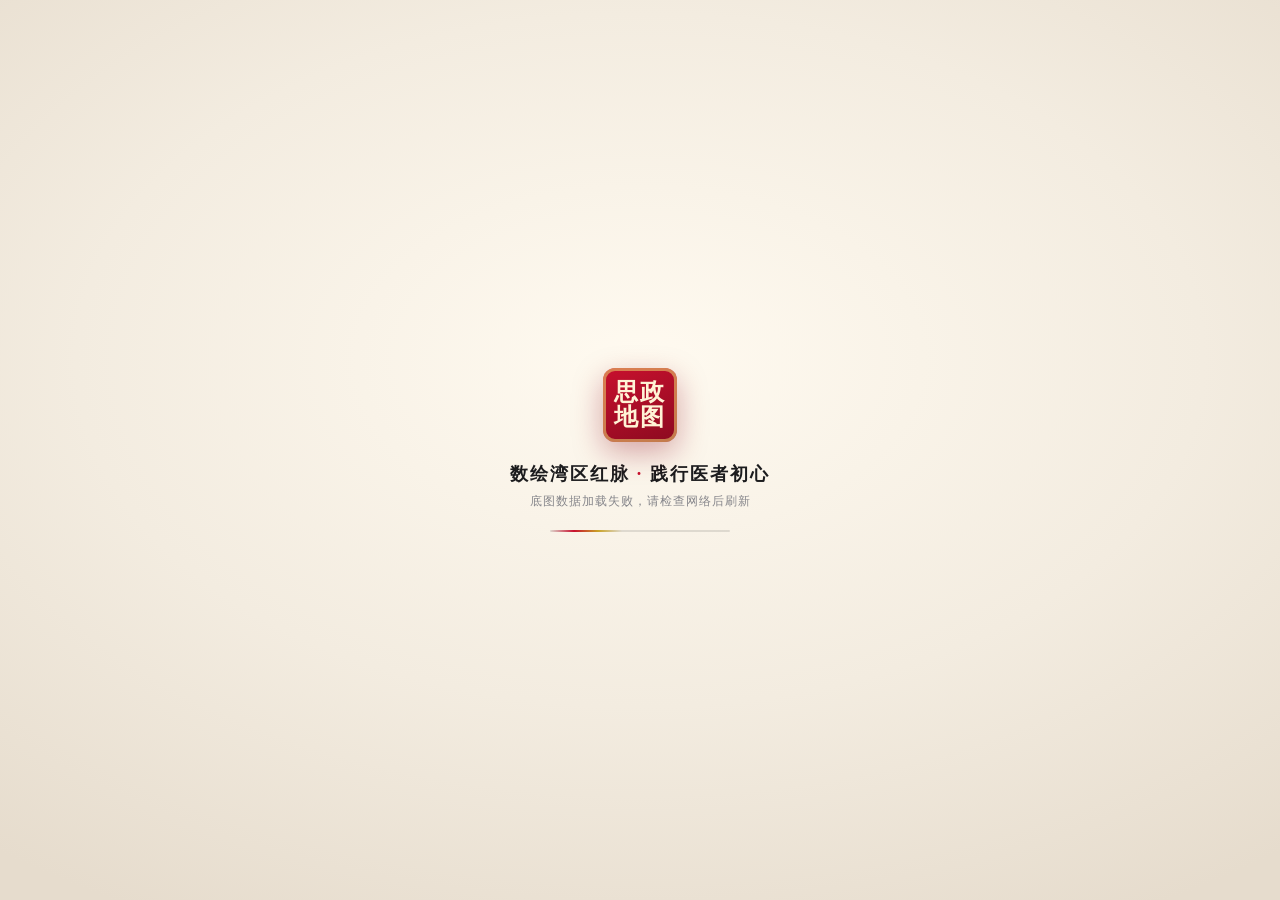
==== index.html @ f8727a19 "feat: 广东版定位 + 开场自动进入广东 + 界面精简 + 3D 改浅浮雕 - 标题加（广东版），标题卡背景淡化 - 搜索收成右上角 ⌕ 图标，点开才展开输入框，与 隐/卫/说 同区 - 开场：全" ====
<!DOCTYPE html>
<html lang="zh-CN">
<head>
<meta charset="utf-8" />
<meta name="viewport" content="width=device-width, initial-scale=1, maximum-scale=1, user-scalable=no, viewport-fit=cover" />
<title>数绘湾区红脉 · 践行医者初心 —— 思政数字地图</title>
<meta name="description" content="以国家标准版中国地图为底图，从地球逐级展开至省、市、区县、乡镇的思政数字地图互动作品。" />
<link rel="icon" href="./assets/favicon.svg" type="image/svg+xml" />
<link rel="stylesheet" href="./vendor/maplibre-gl.css" />
<link rel="stylesheet" href="./assets/style.css" />
</head>
<body>

<script>
/* 运行期错误收集：写入隐藏节点并输出到控制台 */
window.__ERRS = [];
function __logErr(msg) {
  window.__ERRS.push(msg);
  var d = document.getElementById('diag');
  if (d) d.textContent = 'ERR ' + window.__ERRS.join(' || ');
  console.error('[szMap]', msg);
}
window.addEventListener('error', function (e) {
  __logErr((e.message || 'error') + ' @ ' + String(e.filename || '').split('/').pop() + ':' + (e.lineno || ''));
});
window.addEventListener('unhandledrejection', function (e) {
  __logErr('REJECT ' + ((e.reason && e.reason.message) || String(e.reason)));
});
</script>

<!-- 全屏作用于 #app，保证界面控件一并进入全屏 -->
<div id="app">

  <div id="map" aria-label="中国思政数字地图"></div>

  <!-- 载入动画 -->
  <div id="boot" class="boot">
    <div class="boot__seal">思政<br>地图</div>
    <div class="boot__text">
      <p class="boot__t1">数绘湾区红脉 <span>·</span> 践行医者初心</p>
      <p class="boot__t2">正在加载国家标准版底图…</p>
    </div>
    <div class="boot__bar"><i></i></div>
  </div>

  <!-- 左上：标题 -->
  <header class="hud hud--title" data-ui>
    <div class="seal">思政<br>地图</div>
    <div class="titles">
      <h1>数绘湾区红脉<span class="dot">·</span>践行医者初心<em>（广东版）</em></h1>
    </div>
  </header>

  <!-- 右上：控件 -->
  <div class="hud hud--tools" data-ui>
    <button class="tool" id="btn-search" title="搜索红色场馆">⌕</button>
    <button class="tool" id="btn-hide" title="隐藏界面（快捷键 H）">隐</button>
    <button class="tool" id="btn-3d" title="广东 3D 立体地图">3D</button>
    <button class="tool" id="btn-replay" title="重播开场">↻</button>
    <button class="tool" id="btn-basemap" title="切换卫星 / 标准底图">卫</button>
    <button class="tool" id="btn-panel" title="作品说明">说</button>
    <button class="tool" id="btn-full" title="全屏">全</button>
  </div>

  <!-- 搜索：点 ⌕ 展开，与控件同区 -->
  <div class="searchwrap" id="searchwrap" data-ui hidden>
    <input id="q" type="search" autocomplete="off" placeholder="搜索红色场馆 / 市 / 区县" aria-label="搜索" />
    <button class="search__clear" id="q-clear" aria-label="清除">×</button>
    <div class="qs" id="qs" hidden></div>
  </div>

  <!-- 红色传承提示（当某地铺满屏幕 75% 以上时出现） -->
  <div class="hud hud--red" id="redpanel" data-ui hidden>
    <div class="red__hd" id="red-title"></div>
    <div class="red__body" id="red-body"></div>
  </div>

  <!-- 左下：面包屑 + 展开进度 -->
  <div class="hud hud--nav" data-ui>
    <nav class="crumb" id="crumb" aria-label="层级导航"></nav>
    <div class="progress" id="progress">
      <div class="progress__row">
        <span class="progress__label" id="pg-label">等待选择</span>
        <span class="progress__count" id="pg-count"></span>
      </div>
      <div class="progress__track"><i id="pg-bar"></i></div>
      <div class="progress__basis" id="pg-basis"></div>
    </div>
  </div>

  <!-- 右下：南海诸岛附图 -->
  <div id="inset" data-ui hidden></div>

  <!-- 右下：图例 -->
  <div class="hud hud--legend" id="legend" data-ui>
    <div class="legend__title">图例</div>
    <div class="legend__item"><i class="sw sw--core"></i>省府 / 市府</div>
    <div class="legend__item"><i class="sw sw--region"></i>下辖行政区</div>
    <div class="legend__item"><i class="sw sw--sea"></i>南海诸岛（十段线）</div>
  </div>

  <!-- 底部提示 -->
  <div class="hud hud--hint" id="hint" data-ui>
    <span class="hint__ico">◎</span>
    <span id="hint-text">点击任意省份，逐级展开它的市、区县与乡镇</span>
  </div>

  <!-- 右侧面板 -->
  <aside class="panel" id="panel" aria-hidden="true">
    <div class="panel__head">
      <h2 id="panel-title">作品说明</h2>
      <button class="panel__close" id="panel-close" aria-label="关闭">×</button>
    </div>
    <div class="panel__body" id="panel-body"></div>
  </aside>

  <!-- 弹层 -->
  <div class="toast" id="toast"></div>

  <!-- 悬停提示：跟随指针显示所属 -->
  <div class="tip" id="tip" hidden></div>

  <!-- 点击区块后显示的信息卡（不遮挡拖动） -->
  <div class="spot" id="spot" hidden>
    <button class="spot__close" id="spot-close" aria-label="关闭">×</button>
    <div class="spot__body" id="spot-body"></div>
  </div>

  <!-- 隐藏界面后的恢复按钮（始终可点） -->
  <button class="ui-restore" id="btn-show" title="显示界面（快捷键 H）">
    <span class="ui-restore__ico">显</span>
  </button>

</div>

<div id="diag" hidden></div>

<script src="./config.js"></script>
<script src="./data/gdp.js"></script>
<script src="./data/red-sites.js"></script>
<script src="./vendor/maplibre-gl.js"></script>
<script src="./assets/app.js"></script>
</body>
</html>
---- vendor/maplibre-gl.css ----
.maplibregl-map{font:12px/20px Helvetica Neue,Arial,Helvetica,sans-serif;overflow:hidden;position:relative;-webkit-tap-highlight-color:rgb(0 0 0/0)}.maplibregl-canvas{left:0;position:absolute;top:0}.maplibregl-map:fullscreen{height:100%;width:100%}.maplibregl-ctrl-group button.maplibregl-ctrl-compass{touch-action:none}.maplibregl-canvas-container.maplibregl-interactive,.maplibregl-ctrl-group button.maplibregl-ctrl-compass{cursor:grab;-webkit-user-select:none;-moz-user-select:none;user-select:none}.maplibregl-canvas-container.maplibregl-interactive.maplibregl-track-pointer{cursor:pointer}.maplibregl-canvas-container.maplibregl-interactive:active,.maplibregl-ctrl-group button.maplibregl-ctrl-compass:active{cursor:grabbing}.maplibregl-canvas-container.maplibregl-touch-zoom-rotate,.maplibregl-canvas-container.maplibregl-touch-zoom-rotate .maplibregl-canvas{touch-action:pan-x pan-y}.maplibregl-canvas-container.maplibregl-touch-drag-pan,.maplibregl-canvas-container.maplibregl-touch-drag-pan .maplibregl-canvas{touch-action:pinch-zoom}.maplibregl-canvas-container.maplibregl-touch-zoom-rotate.maplibregl-touch-drag-pan,.maplibregl-canvas-container.maplibregl-touch-zoom-rotate.maplibregl-touch-drag-pan .maplibregl-canvas{touch-action:none}.maplibregl-canvas-container.maplibregl-touch-drag-pan.maplibregl-cooperative-gestures,.maplibregl-canvas-container.maplibregl-touch-drag-pan.maplibregl-cooperative-gestures .maplibregl-canvas{touch-action:pan-x pan-y}.maplibregl-ctrl-bottom-left,.maplibregl-ctrl-bottom-right,.maplibregl-ctrl-top-left,.maplibregl-ctrl-top-right{pointer-events:none;position:absolute;z-index:2}.maplibregl-ctrl-top-left{left:0;top:0}.maplibregl-ctrl-top-right{right:0;top:0}.maplibregl-ctrl-bottom-left{bottom:0;left:0}.maplibregl-ctrl-bottom-right{bottom:0;right:0}.maplibregl-ctrl{clear:both;pointer-events:auto;transform:translate(0)}.maplibregl-ctrl-top-left .maplibregl-ctrl{float:left;margin:10px 0 0 10px}.maplibregl-ctrl-top-right .maplibregl-ctrl{float:right;margin:10px 10px 0 0}.maplibregl-ctrl-bottom-left .maplibregl-ctrl{float:left;margin:0 0 10px 10px}.maplibregl-ctrl-bottom-right .maplibregl-ctrl{float:right;margin:0 10px 10px 0}.maplibregl-ctrl-group{background:#fff;border-radius:4px}.maplibregl-ctrl-group:not(:empty){box-shadow:0 0 0 2px rgba(0,0,0,.1)}@media (forced-colors:active){.maplibregl-ctrl-group:not(:empty){box-shadow:0 0 0 2px ButtonText}}.maplibregl-ctrl-group button{background-color:transparent;border:0;box-sizing:border-box;cursor:pointer;display:block;height:29px;outline:none;padding:0;width:29px}.maplibregl-ctrl-group button+button{border-top:1px solid #ddd}.maplibregl-ctrl button .maplibregl-ctrl-icon{background-position:50%;background-repeat:no-repeat;display:block;height:100%;width:100%}@media (forced-colors:active){.maplibregl-ctrl-icon{background-color:transparent}.maplibregl-ctrl-group button+button{border-top:1px solid ButtonText}}.maplibregl-ctrl button::-moz-focus-inner{border:0;padding:0}.maplibregl-ctrl-attrib-button:focus,.maplibregl-ctrl-group button:focus{box-shadow:0 0 2px 2px #0096ff}.maplibregl-ctrl button:disabled{cursor:not-allowed}.maplibregl-ctrl button:disabled .maplibregl-ctrl-icon{opacity:.25}@media (hover:hover){.maplibregl-ctrl button:not(:disabled):hover{background-color:rgb(0 0 0/5%)}}.maplibregl-ctrl button:not(:disabled):active{background-color:rgb(0 0 0/5%)}.maplibregl-ctrl-group button:focus:focus-visible{box-shadow:0 0 2px 2px #0096ff}.maplibregl-ctrl-group button:focus:not(:focus-visible){box-shadow:none}.maplibregl-ctrl-group button:focus:first-child{border-radius:4px 4px 0 0}.maplibregl-ctrl-group button:focus:last-child{border-radius:0 0 4px 4px}.maplibregl-ctrl-group button:focus:only-child{border-radius:inherit}.maplibregl-ctrl button.maplibregl-ctrl-zoom-out .maplibregl-ctrl-icon{background-image:url("data:image/svg+xml;charset=utf-8,%3Csvg xmlns='http://www.w3.org/2000/svg' width='29' height='29' fill='%23333' viewBox='0 0 29 29'%3E%3Cpath d='M10 13c-.75 0-1.5.75-1.5 1.5S9.25 16 10 16h9c.75 0 1.5-.75 1.5-1.5S19.75 13 19 13z'/%3E%3C/svg%3E")}.maplibregl-ctrl button.maplibregl-ctrl-zoom-in .maplibregl-ctrl-icon{background-image:url("data:image/svg+xml;charset=utf-8,%3Csvg xmlns='http://www.w3.org/2000/svg' width='29' height='29' fill='%23333' viewBox='0 0 29 29'%3E%3Cpath d='M14.5 8.5c-.75 0-1.5.75-1.5 1.5v3h-3c-.75 0-1.5.75-1.5 1.5S9.25 16 10 16h3v3c0 .75.75 1.5 1.5 1.5S16 19.75 16 19v-3h3c.75 0 1.5-.75 1.5-1.5S19.75 13 19 13h-3v-3c0-.75-.75-1.5-1.5-1.5'/%3E%3C/svg%3E")}@media (forced-colors:active){.maplibregl-ctrl button.maplibregl-ctrl-zoom-out .maplibregl-ctrl-icon{background-image:url("data:image/svg+xml;charset=utf-8,%3Csvg xmlns='http://www.w3.org/2000/svg' width='29' height='29' fill='%23fff' viewBox='0 0 29 29'%3E%3Cpath d='M10 13c-.75 0-1.5.75-1.5 1.5S9.25 16 10 16h9c.75 0 1.5-.75 1.5-1.5S19.75 13 19 13z'/%3E%3C/svg%3E")}.maplibregl-ctrl button.maplibregl-ctrl-zoom-in .maplibregl-ctrl-icon{background-image:url("data:image/svg+xml;charset=utf-8,%3Csvg xmlns='http://www.w3.org/2000/svg' width='29' height='29' fill='%23fff' viewBox='0 0 29 29'%3E%3Cpath d='M14.5 8.5c-.75 0-1.5.75-1.5 1.5v3h-3c-.75 0-1.5.75-1.5 1.5S9.25 16 10 16h3v3c0 .75.75 1.5 1.5 1.5S16 19.75 16 19v-3h3c.75 0 1.5-.75 1.5-1.5S19.75 13 19 13h-3v-3c0-.75-.75-1.5-1.5-1.5'/%3E%3C/svg%3E")}}@media (forced-colors:active) and (prefers-color-scheme:light){.maplibregl-ctrl button.maplibregl-ctrl-zoom-out .maplibregl-ctrl-icon{background-image:url("data:image/svg+xml;charset=utf-8,%3Csvg xmlns='http://www.w3.org/2000/svg' width='29' height='29' viewBox='0 0 29 29'%3E%3Cpath d='M10 13c-.75 0-1.5.75-1.5 1.5S9.25 16 10 16h9c.75 0 1.5-.75 1.5-1.5S19.75 13 19 13z'/%3E%3C/svg%3E")}.maplibregl-ctrl button.maplibregl-ctrl-zoom-in .maplibregl-ctrl-icon{background-image:url("data:image/svg+xml;charset=utf-8,%3Csvg xmlns='http://www.w3.org/2000/svg' width='29' height='29' viewBox='0 0 29 29'%3E%3Cpath d='M14.5 8.5c-.75 0-1.5.75-1.5 1.5v3h-3c-.75 0-1.5.75-1.5 1.5S9.25 16 10 16h3v3c0 .75.75 1.5 1.5 1.5S16 19.75 16 19v-3h3c.75 0 1.5-.75 1.5-1.5S19.75 13 19 13h-3v-3c0-.75-.75-1.5-1.5-1.5'/%3E%3C/svg%3E")}}.maplibregl-ctrl button.maplibregl-ctrl-fullscreen .maplibregl-ctrl-icon{background-image:url("data:image/svg+xml;charset=utf-8,%3Csvg xmlns='http://www.w3.org/2000/svg' width='29' height='29' fill='%23333' viewBox='0 0 29 29'%3E%3Cpath d='M24 16v5.5c0 1.75-.75 2.5-2.5 2.5H16v-1l3-1.5-4-5.5 1-1 5.5 4 1.5-3zM6 16l1.5 3 5.5-4 1 1-4 5.5 3 1.5v1H7.5C5.75 24 5 23.25 5 21.5V16zm7-11v1l-3 1.5 4 5.5-1 1-5.5-4L6 13H5V7.5C5 5.75 5.75 5 7.5 5zm11 2.5c0-1.75-.75-2.5-2.5-2.5H16v1l3 1.5-4 5.5 1 1 5.5-4 1.5 3h1z'/%3E%3C/svg%3E")}.maplibregl-ctrl button.maplibregl-ctrl-shrink .maplibregl-ctrl-icon{background-image:url("data:image/svg+xml;charset=utf-8,%3Csvg xmlns='http://www.w3.org/2000/svg' width='29' height='29' viewBox='0 0 29 29'%3E%3Cpath d='M18.5 16c-1.75 0-2.5.75-2.5 2.5V24h1l1.5-3 5.5 4 1-1-4-5.5 3-1.5v-1zM13 18.5c0-1.75-.75-2.5-2.5-2.5H5v1l3 1.5L4 24l1 1 5.5-4 1.5 3h1zm3-8c0 1.75.75 2.5 2.5 2.5H24v-1l-3-1.5L25 5l-1-1-5.5 4L17 5h-1zM10.5 13c1.75 0 2.5-.75 2.5-2.5V5h-1l-1.5 3L5 4 4 5l4 5.5L5 12v1z'/%3E%3C/svg%3E")}@media (forced-colors:active){.maplibregl-ctrl button.maplibregl-ctrl-fullscreen .maplibregl-ctrl-icon{background-image:url("data:image/svg+xml;charset=utf-8,%3Csvg xmlns='http://www.w3.org/2000/svg' width='29' height='29' fill='%23fff' viewBox='0 0 29 29'%3E%3Cpath d='M24 16v5.5c0 1.75-.75 2.5-2.5 2.5H16v-1l3-1.5-4-5.5 1-1 5.5 4 1.5-3zM6 16l1.5 3 5.5-4 1 1-4 5.5 3 1.5v1H7.5C5.75 24 5 23.25 5 21.5V16zm7-11v1l-3 1.5 4 5.5-1 1-5.5-4L6 13H5V7.5C5 5.75 5.75 5 7.5 5zm11 2.5c0-1.75-.75-2.5-2.5-2.5H16v1l3 1.5-4 5.5 1 1 5.5-4 1.5 3h1z'/%3E%3C/svg%3E")}.maplibregl-ctrl button.maplibregl-ctrl-shrink .maplibregl-ctrl-icon{background-image:url("data:image/svg+xml;charset=utf-8,%3Csvg xmlns='http://www.w3.org/2000/svg' width='29' height='29' fill='%23fff' viewBox='0 0 29 29'%3E%3Cpath d='M18.5 16c-1.75 0-2.5.75-2.5 2.5V24h1l1.5-3 5.5 4 1-1-4-5.5 3-1.5v-1zM13 18.5c0-1.75-.75-2.5-2.5-2.5H5v1l3 1.5L4 24l1 1 5.5-4 1.5 3h1zm3-8c0 1.75.75 2.5 2.5 2.5H24v-1l-3-1.5L25 5l-1-1-5.5 4L17 5h-1zM10.5 13c1.75 0 2.5-.75 2.5-2.5V5h-1l-1.5 3L5 4 4 5l4 5.5L5 12v1z'/%3E%3C/svg%3E")}}@media (forced-colors:active) and (prefers-color-scheme:light){.maplibregl-ctrl button.maplibregl-ctrl-fullscreen .maplibregl-ctrl-icon{background-image:url("data:image/svg+xml;charset=utf-8,%3Csvg xmlns='http://www.w3.org/2000/svg' width='29' height='29' viewBox='0 0 29 29'%3E%3Cpath d='M24 16v5.5c0 1.75-.75 2.5-2.5 2.5H16v-1l3-1.5-4-5.5 1-1 5.5 4 1.5-3zM6 16l1.5 3 5.5-4 1 1-4 5.5 3 1.5v1H7.5C5.75 24 5 23.25 5 21.5V16zm7-11v1l-3 1.5 4 5.5-1 1-5.5-4L6 13H5V7.5C5 5.75 5.75 5 7.5 5zm11 2.5c0-1.75-.75-2.5-2.5-2.5H16v1l3 1.5-4 5.5 1 1 5.5-4 1.5 3h1z'/%3E%3C/svg%3E")}.maplibregl-ctrl button.maplibregl-ctrl-shrink .maplibregl-ctrl-icon{background-image:url("data:image/svg+xml;charset=utf-8,%3Csvg xmlns='http://www.w3.org/2000/svg' width='29' height='29' viewBox='0 0 29 29'%3E%3Cpath d='M18.5 16c-1.75 0-2.5.75-2.5 2.5V24h1l1.5-3 5.5 4 1-1-4-5.5 3-1.5v-1zM13 18.5c0-1.75-.75-2.5-2.5-2.5H5v1l3 1.5L4 24l1 1 5.5-4 1.5 3h1zm3-8c0 1.75.75 2.5 2.5 2.5H24v-1l-3-1.5L25 5l-1-1-5.5 4L17 5h-1zM10.5 13c1.75 0 2.5-.75 2.5-2.5V5h-1l-1.5 3L5 4 4 5l4 5.5L5 12v1z'/%3E%3C/svg%3E")}}.maplibregl-ctrl button.maplibregl-ctrl-compass .maplibregl-ctrl-icon{background-image:url("data:image/svg+xml;charset=utf-8,%3Csvg xmlns='http://www.w3.org/2000/svg' width='29' height='29' fill='%23333' viewBox='0 0 29 29'%3E%3Cpath d='m10.5 14 4-8 4 8z'/%3E%3Cpath fill='%23ccc' d='m10.5 16 4 8 4-8z'/%3E%3C/svg%3E")}@media (forced-colors:active){.maplibregl-ctrl button.maplibregl-ctrl-compass .maplibregl-ctrl-icon{background-image:url("data:image/svg+xml;charset=utf-8,%3Csvg xmlns='http://www.w3.org/2000/svg' width='29' height='29' fill='%23fff' viewBox='0 0 29 29'%3E%3Cpath d='m10.5 14 4-8 4 8z'/%3E%3Cpath fill='%23ccc' d='m10.5 16 4 8 4-8z'/%3E%3C/svg%3E")}}@media (forced-colors:active) and (prefers-color-scheme:light){.maplibregl-ctrl button.maplibregl-ctrl-compass .maplibregl-ctrl-icon{background-image:url("data:image/svg+xml;charset=utf-8,%3Csvg xmlns='http://www.w3.org/2000/svg' width='29' height='29' viewBox='0 0 29 29'%3E%3Cpath d='m10.5 14 4-8 4 8z'/%3E%3Cpath fill='%23ccc' d='m10.5 16 4 8 4-8z'/%3E%3C/svg%3E")}}.maplibregl-ctrl button.maplibregl-ctrl-globe .maplibregl-ctrl-icon{background-image:url("data:image/svg+xml;charset=utf-8,%3Csvg xmlns='http://www.w3.org/2000/svg' width='22' height='22' fill='none' stroke='%23333' viewBox='0 0 22 22'%3E%3Ccircle cx='11' cy='11' r='8.5'/%3E%3Cpath d='M17.5 11c0 4.819-3.02 8.5-6.5 8.5S4.5 15.819 4.5 11 7.52 2.5 11 2.5s6.5 3.681 6.5 8.5Z'/%3E%3Cpath d='M13.5 11c0 2.447-.331 4.64-.853 6.206-.262.785-.562 1.384-.872 1.777-.314.399-.58.517-.775.517s-.461-.118-.775-.517c-.31-.393-.61-.992-.872-1.777C8.831 15.64 8.5 13.446 8.5 11s.331-4.64.853-6.206c.262-.785.562-1.384.872-1.777.314-.399.58-.517.775-.517s.461.118.775.517c.31.393.61.992.872 1.777.522 1.565.853 3.76.853 6.206Z'/%3E%3Cpath d='M11 7.5c-1.909 0-3.622-.166-4.845-.428-.616-.132-1.08-.283-1.379-.434a1.3 1.3 0 0 1-.224-.138q.07-.058.224-.138c.299-.151.763-.302 1.379-.434C7.378 5.666 9.091 5.5 11 5.5s3.622.166 4.845.428c.616.132 1.08.283 1.379.434.105.053.177.1.224.138q-.07.058-.224.138c-.299.151-.763.302-1.379.434-1.223.262-2.936.428-4.845.428ZM4.486 6.436ZM11 16.5c-1.909 0-3.622-.166-4.845-.428-.616-.132-1.08-.283-1.379-.434a1.3 1.3 0 0 1-.224-.138 1.3 1.3 0 0 1 .224-.138c.299-.151.763-.302 1.379-.434C7.378 14.666 9.091 14.5 11 14.5s3.622.166 4.845.428c.616.132 1.08.283 1.379.434.105.053.177.1.224.138a1.3 1.3 0 0 1-.224.138c-.299.151-.763.302-1.379.434-1.223.262-2.936.428-4.845.428Zm-6.514-1.064ZM11 12.5c-2.46 0-4.672-.222-6.255-.574-.796-.177-1.406-.38-1.805-.59a1.5 1.5 0 0 1-.39-.272.3.3 0 0 1-.047-.064.3.3 0 0 1 .048-.064c.066-.073.189-.167.389-.272.399-.21 1.009-.413 1.805-.59C6.328 9.722 8.54 9.5 11 9.5s4.672.222 6.256.574c.795.177 1.405.38 1.804.59.2.105.323.2.39.272a.3.3 0 0 1 .047.064.3.3 0 0 1-.048.064 1.4 1.4 0 0 1-.389.272c-.399.21-1.009.413-1.804.59-1.584.352-3.796.574-6.256.574Zm-8.501-1.51v.002zm0 .018v.002zm17.002.002v-.002zm0-.018v-.002z'/%3E%3C/svg%3E")}.maplibregl-ctrl button.maplibregl-ctrl-globe-enabled .maplibregl-ctrl-icon{background-image:url("data:image/svg+xml;charset=utf-8,%3Csvg xmlns='http://www.w3.org/2000/svg' width='22' height='22' fill='none' stroke='%2333b5e5' viewBox='0 0 22 22'%3E%3Ccircle cx='11' cy='11' r='8.5'/%3E%3Cpath d='M17.5 11c0 4.819-3.02 8.5-6.5 8.5S4.5 15.819 4.5 11 7.52 2.5 11 2.5s6.5 3.681 6.5 8.5Z'/%3E%3Cpath d='M13.5 11c0 2.447-.331 4.64-.853 6.206-.262.785-.562 1.384-.872 1.777-.314.399-.58.517-.775.517s-.461-.118-.775-.517c-.31-.393-.61-.992-.872-1.777C8.831 15.64 8.5 13.446 8.5 11s.331-4.64.853-6.206c.262-.785.562-1.384.872-1.777.314-.399.58-.517.775-.517s.461.118.775.517c.31.393.61.992.872 1.777.522 1.565.853 3.76.853 6.206Z'/%3E%3Cpath d='M11 7.5c-1.909 0-3.622-.166-4.845-.428-.616-.132-1.08-.283-1.379-.434a1.3 1.3 0 0 1-.224-.138q.07-.058.224-.138c.299-.151.763-.302 1.379-.434C7.378 5.666 9.091 5.5 11 5.5s3.622.166 4.845.428c.616.132 1.08.283 1.379.434.105.053.177.1.224.138q-.07.058-.224.138c-.299.151-.763.302-1.379.434-1.223.262-2.936.428-4.845.428ZM4.486 6.436ZM11 16.5c-1.909 0-3.622-.166-4.845-.428-.616-.132-1.08-.283-1.379-.434a1.3 1.3 0 0 1-.224-.138 1.3 1.3 0 0 1 .224-.138c.299-.151.763-.302 1.379-.434C7.378 14.666 9.091 14.5 11 14.5s3.622.166 4.845.428c.616.132 1.08.283 1.379.434.105.053.177.1.224.138a1.3 1.3 0 0 1-.224.138c-.299.151-.763.302-1.379.434-1.223.262-2.936.428-4.845.428Zm-6.514-1.064ZM11 12.5c-2.46 0-4.672-.222-6.255-.574-.796-.177-1.406-.38-1.805-.59a1.5 1.5 0 0 1-.39-.272.3.3 0 0 1-.047-.064.3.3 0 0 1 .048-.064c.066-.073.189-.167.389-.272.399-.21 1.009-.413 1.805-.59C6.328 9.722 8.54 9.5 11 9.5s4.672.222 6.256.574c.795.177 1.405.38 1.804.59.2.105.323.2.39.272a.3.3 0 0 1 .047.064.3.3 0 0 1-.048.064 1.4 1.4 0 0 1-.389.272c-.399.21-1.009.413-1.804.59-1.584.352-3.796.574-6.256.574Zm-8.501-1.51v.002zm0 .018v.002zm17.002.002v-.002zm0-.018v-.002z'/%3E%3C/svg%3E")}.maplibregl-ctrl button.maplibregl-ctrl-terrain .maplibregl-ctrl-icon{background-image:url("data:image/svg+xml;charset=utf-8,%3Csvg xmlns='http://www.w3.org/2000/svg' width='22' height='22' fill='%23333' viewBox='0 0 22 22'%3E%3Cpath d='m1.754 13.406 4.453-4.851 3.09 3.09 3.281 3.277.969-.969-3.309-3.312 3.844-4.121 6.148 6.886h1.082v-.855l-7.207-8.07-4.84 5.187L6.169 6.57l-5.48 5.965v.871ZM.688 16.844h20.625v1.375H.688Zm0 0'/%3E%3C/svg%3E")}.maplibregl-ctrl button.maplibregl-ctrl-terrain-enabled .maplibregl-ctrl-icon{background-image:url("data:image/svg+xml;charset=utf-8,%3Csvg xmlns='http://www.w3.org/2000/svg' width='22' height='22' fill='%2333b5e5' viewBox='0 0 22 22'%3E%3Cpath d='m1.754 13.406 4.453-4.851 3.09 3.09 3.281 3.277.969-.969-3.309-3.312 3.844-4.121 6.148 6.886h1.082v-.855l-7.207-8.07-4.84 5.187L6.169 6.57l-5.48 5.965v.871ZM.688 16.844h20.625v1.375H.688Zm0 0'/%3E%3C/svg%3E")}.maplibregl-ctrl button.maplibregl-ctrl-geolocate .maplibregl-ctrl-icon{background-image:url("data:image/svg+xml;charset=utf-8,%3Csvg xmlns='http://www.w3.org/2000/svg' width='29' height='29' fill='%23333' viewBox='0 0 20 20'%3E%3Cpath d='M10 4C9 4 9 5 9 5v.1A5 5 0 0 0 5.1 9H5s-1 0-1 1 1 1 1 1h.1A5 5 0 0 0 9 14.9v.1s0 1 1 1 1-1 1-1v-.1a5 5 0 0 0 3.9-3.9h.1s1 0 1-1-1-1-1-1h-.1A5 5 0 0 0 11 5.1V5s0-1-1-1m0 2.5a3.5 3.5 0 1 1 0 7 3.5 3.5 0 1 1 0-7'/%3E%3Ccircle cx='10' cy='10' r='2'/%3E%3C/svg%3E")}.maplibregl-ctrl button.maplibregl-ctrl-geolocate:disabled .maplibregl-ctrl-icon{background-image:url("data:image/svg+xml;charset=utf-8,%3Csvg xmlns='http://www.w3.org/2000/svg' width='29' height='29' fill='%23aaa' viewBox='0 0 20 20'%3E%3Cpath d='M10 4C9 4 9 5 9 5v.1A5 5 0 0 0 5.1 9H5s-1 0-1 1 1 1 1 1h.1A5 5 0 0 0 9 14.9v.1s0 1 1 1 1-1 1-1v-.1a5 5 0 0 0 3.9-3.9h.1s1 0 1-1-1-1-1-1h-.1A5 5 0 0 0 11 5.1V5s0-1-1-1m0 2.5a3.5 3.5 0 1 1 0 7 3.5 3.5 0 1 1 0-7'/%3E%3Ccircle cx='10' cy='10' r='2'/%3E%3Cpath fill='red' d='m14 5 1 1-9 9-1-1z'/%3E%3C/svg%3E")}.maplibregl-ctrl button.maplibregl-ctrl-geolocate.maplibregl-ctrl-geolocate-active .maplibregl-ctrl-icon{background-image:url("data:image/svg+xml;charset=utf-8,%3Csvg xmlns='http://www.w3.org/2000/svg' width='29' height='29' fill='%2333b5e5' viewBox='0 0 20 20'%3E%3Cpath d='M10 4C9 4 9 5 9 5v.1A5 5 0 0 0 5.1 9H5s-1 0-1 1 1 1 1 1h.1A5 5 0 0 0 9 14.9v.1s0 1 1 1 1-1 1-1v-.1a5 5 0 0 0 3.9-3.9h.1s1 0 1-1-1-1-1-1h-.1A5 5 0 0 0 11 5.1V5s0-1-1-1m0 2.5a3.5 3.5 0 1 1 0 7 3.5 3.5 0 1 1 0-7'/%3E%3Ccircle cx='10' cy='10' r='2'/%3E%3C/svg%3E")}.maplibregl-ctrl button.maplibregl-ctrl-geolocate.maplibregl-ctrl-geolocate-active-error .maplibregl-ctrl-icon{background-image:url("data:image/svg+xml;charset=utf-8,%3Csvg xmlns='http://www.w3.org/2000/svg' width='29' height='29' fill='%23e58978' viewBox='0 0 20 20'%3E%3Cpath d='M10 4C9 4 9 5 9 5v.1A5 5 0 0 0 5.1 9H5s-1 0-1 1 1 1 1 1h.1A5 5 0 0 0 9 14.9v.1s0 1 1 1 1-1 1-1v-.1a5 5 0 0 0 3.9-3.9h.1s1 0 1-1-1-1-1-1h-.1A5 5 0 0 0 11 5.1V5s0-1-1-1m0 2.5a3.5 3.5 0 1 1 0 7 3.5 3.5 0 1 1 0-7'/%3E%3Ccircle cx='10' cy='10' r='2'/%3E%3C/svg%3E")}.maplibregl-ctrl button.maplibregl-ctrl-geolocate.maplibregl-ctrl-geolocate-background .maplibregl-ctrl-icon{background-image:url("data:image/svg+xml;charset=utf-8,%3Csvg xmlns='http://www.w3.org/2000/svg' width='29' height='29' fill='%2333b5e5' viewBox='0 0 20 20'%3E%3Cpath d='M10 4C9 4 9 5 9 5v.1A5 5 0 0 0 5.1 9H5s-1 0-1 1 1 1 1 1h.1A5 5 0 0 0 9 14.9v.1s0 1 1 1 1-1 1-1v-.1a5 5 0 0 0 3.9-3.9h.1s1 0 1-1-1-1-1-1h-.1A5 5 0 0 0 11 5.1V5s0-1-1-1m0 2.5a3.5 3.5 0 1 1 0 7 3.5 3.5 0 1 1 0-7'/%3E%3C/svg%3E")}.maplibregl-ctrl button.maplibregl-ctrl-geolocate.maplibregl-ctrl-geolocate-background-error .maplibregl-ctrl-icon{background-image:url("data:image/svg+xml;charset=utf-8,%3Csvg xmlns='http://www.w3.org/2000/svg' width='29' height='29' fill='%23e54e33' viewBox='0 0 20 20'%3E%3Cpath d='M10 4C9 4 9 5 9 5v.1A5 5 0 0 0 5.1 9H5s-1 0-1 1 1 1 1 1h.1A5 5 0 0 0 9 14.9v.1s0 1 1 1 1-1 1-1v-.1a5 5 0 0 0 3.9-3.9h.1s1 0 1-1-1-1-1-1h-.1A5 5 0 0 0 11 5.1V5s0-1-1-1m0 2.5a3.5 3.5 0 1 1 0 7 3.5 3.5 0 1 1 0-7'/%3E%3C/svg%3E")}.maplibregl-ctrl button.maplibregl-ctrl-geolocate.maplibregl-ctrl-geolocate-waiting .maplibregl-ctrl-icon{animation:maplibregl-spin 2s linear infinite}@media (forced-colors:active){.maplibregl-ctrl button.maplibregl-ctrl-geolocate .maplibregl-ctrl-icon{background-image:url("data:image/svg+xml;charset=utf-8,%3Csvg xmlns='http://www.w3.org/2000/svg' width='29' height='29' fill='%23fff' viewBox='0 0 20 20'%3E%3Cpath d='M10 4C9 4 9 5 9 5v.1A5 5 0 0 0 5.1 9H5s-1 0-1 1 1 1 1 1h.1A5 5 0 0 0 9 14.9v.1s0 1 1 1 1-1 1-1v-.1a5 5 0 0 0 3.9-3.9h.1s1 0 1-1-1-1-1-1h-.1A5 5 0 0 0 11 5.1V5s0-1-1-1m0 2.5a3.5 3.5 0 1 1 0 7 3.5 3.5 0 1 1 0-7'/%3E%3Ccircle cx='10' cy='10' r='2'/%3E%3C/svg%3E")}.maplibregl-ctrl button.maplibregl-ctrl-geolocate:disabled .maplibregl-ctrl-icon{background-image:url("data:image/svg+xml;charset=utf-8,%3Csvg xmlns='http://www.w3.org/2000/svg' width='29' height='29' fill='%23999' viewBox='0 0 20 20'%3E%3Cpath d='M10 4C9 4 9 5 9 5v.1A5 5 0 0 0 5.1 9H5s-1 0-1 1 1 1 1 1h.1A5 5 0 0 0 9 14.9v.1s0 1 1 1 1-1 1-1v-.1a5 5 0 0 0 3.9-3.9h.1s1 0 1-1-1-1-1-1h-.1A5 5 0 0 0 11 5.1V5s0-1-1-1m0 2.5a3.5 3.5 0 1 1 0 7 3.5 3.5 0 1 1 0-7'/%3E%3Ccircle cx='10' cy='10' r='2'/%3E%3Cpath fill='red' d='m14 5 1 1-9 9-1-1z'/%3E%3C/svg%3E")}.maplibregl-ctrl button.maplibregl-ctrl-geolocate.maplibregl-ctrl-geolocate-active .maplibregl-ctrl-icon{background-image:url("data:image/svg+xml;charset=utf-8,%3Csvg xmlns='http://www.w3.org/2000/svg' width='29' height='29' fill='%2333b5e5' viewBox='0 0 20 20'%3E%3Cpath d='M10 4C9 4 9 5 9 5v.1A5 5 0 0 0 5.1 9H5s-1 0-1 1 1 1 1 1h.1A5 5 0 0 0 9 14.9v.1s0 1 1 1 1-1 1-1v-.1a5 5 0 0 0 3.9-3.9h.1s1 0 1-1-1-1-1-1h-.1A5 5 0 0 0 11 5.1V5s0-1-1-1m0 2.5a3.5 3.5 0 1 1 0 7 3.5 3.5 0 1 1 0-7'/%3E%3Ccircle cx='10' cy='10' r='2'/%3E%3C/svg%3E")}.maplibregl-ctrl button.maplibregl-ctrl-geolocate.maplibregl-ctrl-geolocate-active-error .maplibregl-ctrl-icon{background-image:url("data:image/svg+xml;charset=utf-8,%3Csvg xmlns='http://www.w3.org/2000/svg' width='29' height='29' fill='%23e58978' viewBox='0 0 20 20'%3E%3Cpath d='M10 4C9 4 9 5 9 5v.1A5 5 0 0 0 5.1 9H5s-1 0-1 1 1 1 1 1h.1A5 5 0 0 0 9 14.9v.1s0 1 1 1 1-1 1-1v-.1a5 5 0 0 0 3.9-3.9h.1s1 0 1-1-1-1-1-1h-.1A5 5 0 0 0 11 5.1V5s0-1-1-1m0 2.5a3.5 3.5 0 1 1 0 7 3.5 3.5 0 1 1 0-7'/%3E%3Ccircle cx='10' cy='10' r='2'/%3E%3C/svg%3E")}.maplibregl-ctrl button.maplibregl-ctrl-geolocate.maplibregl-ctrl-geolocate-background .maplibregl-ctrl-icon{background-image:url("data:image/svg+xml;charset=utf-8,%3Csvg xmlns='http://www.w3.org/2000/svg' width='29' height='29' fill='%2333b5e5' viewBox='0 0 20 20'%3E%3Cpath d='M10 4C9 4 9 5 9 5v.1A5 5 0 0 0 5.1 9H5s-1 0-1 1 1 1 1 1h.1A5 5 0 0 0 9 14.9v.1s0 1 1 1 1-1 1-1v-.1a5 5 0 0 0 3.9-3.9h.1s1 0 1-1-1-1-1-1h-.1A5 5 0 0 0 11 5.1V5s0-1-1-1m0 2.5a3.5 3.5 0 1 1 0 7 3.5 3.5 0 1 1 0-7'/%3E%3C/svg%3E")}.maplibregl-ctrl button.maplibregl-ctrl-geolocate.maplibregl-ctrl-geolocate-background-error .maplibregl-ctrl-icon{background-image:url("data:image/svg+xml;charset=utf-8,%3Csvg xmlns='http://www.w3.org/2000/svg' width='29' height='29' fill='%23e54e33' viewBox='0 0 20 20'%3E%3Cpath d='M10 4C9 4 9 5 9 5v.1A5 5 0 0 0 5.1 9H5s-1 0-1 1 1 1 1 1h.1A5 5 0 0 0 9 14.9v.1s0 1 1 1 1-1 1-1v-.1a5 5 0 0 0 3.9-3.9h.1s1 0 1-1-1-1-1-1h-.1A5 5 0 0 0 11 5.1V5s0-1-1-1m0 2.5a3.5 3.5 0 1 1 0 7 3.5 3.5 0 1 1 0-7'/%3E%3C/svg%3E")}}@media (forced-colors:active) and (prefers-color-scheme:light){.maplibregl-ctrl button.maplibregl-ctrl-geolocate .maplibregl-ctrl-icon{background-image:url("data:image/svg+xml;charset=utf-8,%3Csvg xmlns='http://www.w3.org/2000/svg' width='29' height='29' viewBox='0 0 20 20'%3E%3Cpath d='M10 4C9 4 9 5 9 5v.1A5 5 0 0 0 5.1 9H5s-1 0-1 1 1 1 1 1h.1A5 5 0 0 0 9 14.9v.1s0 1 1 1 1-1 1-1v-.1a5 5 0 0 0 3.9-3.9h.1s1 0 1-1-1-1-1-1h-.1A5 5 0 0 0 11 5.1V5s0-1-1-1m0 2.5a3.5 3.5 0 1 1 0 7 3.5 3.5 0 1 1 0-7'/%3E%3Ccircle cx='10' cy='10' r='2'/%3E%3C/svg%3E")}.maplibregl-ctrl button.maplibregl-ctrl-geolocate:disabled .maplibregl-ctrl-icon{background-image:url("data:image/svg+xml;charset=utf-8,%3Csvg xmlns='http://www.w3.org/2000/svg' width='29' height='29' fill='%23666' viewBox='0 0 20 20'%3E%3Cpath d='M10 4C9 4 9 5 9 5v.1A5 5 0 0 0 5.1 9H5s-1 0-1 1 1 1 1 1h.1A5 5 0 0 0 9 14.9v.1s0 1 1 1 1-1 1-1v-.1a5 5 0 0 0 3.9-3.9h.1s1 0 1-1-1-1-1-1h-.1A5 5 0 0 0 11 5.1V5s0-1-1-1m0 2.5a3.5 3.5 0 1 1 0 7 3.5 3.5 0 1 1 0-7'/%3E%3Ccircle cx='10' cy='10' r='2'/%3E%3Cpath fill='red' d='m14 5 1 1-9 9-1-1z'/%3E%3C/svg%3E")}}@keyframes maplibregl-spin{0%{transform:rotate(0deg)}to{transform:rotate(1turn)}}a.maplibregl-ctrl-logo{background-image:url("data:image/svg+xml;charset=utf-8,%3Csvg xmlns='http://www.w3.org/2000/svg' width='88' height='23' fill='none'%3E%3Cpath fill='%23000' fill-opacity='.4' fill-rule='evenodd' d='M17.408 16.796h-1.827l2.501-12.095h.198l3.324 6.533.988 2.19.988-2.19 3.258-6.533h.181l2.6 12.095h-1.81l-1.218-5.644-.362-1.71-.658 1.71-2.929 5.644h-.098l-2.914-5.644-.757-1.71-.345 1.71zm1.958-3.42-.726 3.663a1.255 1.255 0 0 1-1.232 1.011h-1.827a1.255 1.255 0 0 1-1.229-1.509l2.501-12.095a1.255 1.255 0 0 1 1.23-1.001h.197a1.25 1.25 0 0 1 1.12.685l3.19 6.273 3.125-6.263a1.25 1.25 0 0 1 1.123-.695h.181a1.255 1.255 0 0 1 1.227.991l1.443 6.71a5 5 0 0 1 .314-.787l.009-.016a4.6 4.6 0 0 1 1.777-1.887c.782-.46 1.668-.667 2.611-.667a4.6 4.6 0 0 1 1.7.32l.306.134c.21-.16.474-.256.759-.256h1.694a1.255 1.255 0 0 1 1.212.925 1.255 1.255 0 0 1 1.212-.925h1.711c.284 0 .545.094.755.252.613-.3 1.312-.45 2.075-.45 1.356 0 2.557.445 3.482 1.4q.47.48.763 1.064V4.701a1.255 1.255 0 0 1 1.255-1.255h1.86A1.255 1.255 0 0 1 54.44 4.7v9.194h2.217c.19 0 .37.043.532.118v-4.77c0-.356.147-.678.385-.906a2.42 2.42 0 0 1-.682-1.71c0-.665.267-1.253.735-1.7a2.45 2.45 0 0 1 1.722-.674 2.43 2.43 0 0 1 1.705.675q.318.302.504.683V4.7a1.255 1.255 0 0 1 1.255-1.255h1.744A1.255 1.255 0 0 1 65.812 4.7v3.335a4.8 4.8 0 0 1 1.526-.246c.938 0 1.817.214 2.59.69a4.47 4.47 0 0 1 1.67 1.743v-.98a1.255 1.255 0 0 1 1.256-1.256h1.777c.233 0 .451.064.639.174a3.4 3.4 0 0 1 1.567-.372c.346 0 .861.02 1.285.232a1.25 1.25 0 0 1 .689 1.004 4.7 4.7 0 0 1 .853-.588c.795-.44 1.675-.647 2.61-.647 1.385 0 2.65.39 3.525 1.396.836.938 1.168 2.173 1.168 3.528q-.001.515-.056 1.051a1.255 1.255 0 0 1-.947 1.09l.408.952a1.255 1.255 0 0 1-.477 1.552c-.418.268-.92.463-1.458.612-.613.171-1.304.244-2.049.244-1.06 0-2.043-.207-2.886-.698l-.015-.008c-.798-.48-1.419-1.135-1.818-1.963l-.004-.008a5.8 5.8 0 0 1-.548-2.512q0-.429.053-.843a1.3 1.3 0 0 1-.333-.086l-.166-.004c-.223 0-.426.062-.643.228-.03.024-.142.139-.142.59v3.883a1.255 1.255 0 0 1-1.256 1.256h-1.777a1.255 1.255 0 0 1-1.256-1.256V15.69l-.032.057a4.8 4.8 0 0 1-1.86 1.833 5.04 5.04 0 0 1-2.484.634 4.5 4.5 0 0 1-1.935-.424 1.25 1.25 0 0 1-.764.258h-1.71a1.255 1.255 0 0 1-1.256-1.255V7.687a2.4 2.4 0 0 1-.428.625c.253.23.412.561.412.93v7.553a1.255 1.255 0 0 1-1.256 1.255h-1.843a1.25 1.25 0 0 1-.894-.373c-.228.23-.544.373-.894.373H51.32a1.255 1.255 0 0 1-1.256-1.255v-1.251l-.061.117a4.7 4.7 0 0 1-1.782 1.884 4.77 4.77 0 0 1-2.485.67 5.6 5.6 0 0 1-1.485-.188l.009 2.764a1.255 1.255 0 0 1-1.255 1.259h-1.729a1.255 1.255 0 0 1-1.255-1.255v-3.537a1.255 1.255 0 0 1-1.167.793h-1.679a1.25 1.25 0 0 1-.77-.263 4.5 4.5 0 0 1-1.945.429c-.885 0-1.724-.21-2.495-.632l-.017-.01a5 5 0 0 1-1.081-.836 1.255 1.255 0 0 1-1.254 1.312h-1.81a1.255 1.255 0 0 1-1.228-.99l-.782-3.625-2.044 3.939a1.25 1.25 0 0 1-1.115.676h-.098a1.25 1.25 0 0 1-1.116-.68l-2.061-3.994zM35.92 16.63l.207-.114.223-.15q.493-.356.735-.785l.061-.118.033 1.332h1.678V9.242h-1.694l-.033 1.267q-.133-.329-.526-.658l-.032-.028a3.2 3.2 0 0 0-.668-.428l-.27-.12a3.3 3.3 0 0 0-1.235-.23q-1.136-.001-1.974.493a3.36 3.36 0 0 0-1.3 1.382q-.445.89-.444 2.074 0 1.2.51 2.107a3.8 3.8 0 0 0 1.382 1.381 3.9 3.9 0 0 0 1.893.477q.795 0 1.455-.33zm-2.789-5.38q-.576.675-.575 1.762 0 1.102.559 1.794.576.675 1.645.675a2.25 2.25 0 0 0 .934-.19 2.2 2.2 0 0 0 .468-.29l.178-.161a2.2 2.2 0 0 0 .397-.561q.244-.5.244-1.15v-.115q0-.708-.296-1.267l-.043-.077a2.2 2.2 0 0 0-.633-.709l-.13-.086-.047-.028a2.1 2.1 0 0 0-1.073-.285q-1.052 0-1.629.692zm2.316 2.706c.163-.17.28-.407.28-.83v-.114c0-.292-.06-.508-.15-.68a.96.96 0 0 0-.353-.389.85.85 0 0 0-.464-.127c-.4 0-.56.114-.664.239l-.01.012c-.148.174-.275.45-.275.945 0 .506.122.801.27.99.097.11.266.224.68.224.303 0 .504-.09.687-.269zm7.545 1.705a2.6 2.6 0 0 0 .331.423q.319.33.755.548l.173.074q.65.255 1.49.255 1.02 0 1.844-.493a3.45 3.45 0 0 0 1.316-1.4q.493-.904.493-2.089 0-1.909-.988-2.913-.988-1.02-2.584-1.02-.898 0-1.575.347a3 3 0 0 0-.415.262l-.199.166a3.4 3.4 0 0 0-.64.82V9.242h-1.712v11.553h1.729l-.017-5.134zm.53-1.138q.206.29.48.5l.155.11.053.034q.51.296 1.119.297 1.07 0 1.645-.675.577-.69.576-1.762 0-1.119-.576-1.777-.558-.675-1.645-.675-.435 0-.835.16a2 2 0 0 0-.284.136 2 2 0 0 0-.363.254 2.2 2.2 0 0 0-.46.569l-.082.162a2.6 2.6 0 0 0-.213 1.072v.115q0 .707.296 1.267l.135.211zm.964-.818a1.1 1.1 0 0 0 .367.385.94.94 0 0 0 .476.118c.423 0 .59-.117.687-.23.159-.194.28-.478.28-.95 0-.53-.133-.8-.266-.952l-.021-.025c-.078-.094-.231-.221-.68-.221a1 1 0 0 0-.503.135l-.012.007a.86.86 0 0 0-.335.343c-.073.133-.132.324-.132.614v.115a1.4 1.4 0 0 0 .14.66zm15.7-6.222q.347-.346.346-.856a1.05 1.05 0 0 0-.345-.79 1.18 1.18 0 0 0-.84-.329q-.51 0-.855.33a1.05 1.05 0 0 0-.346.79q0 .51.346.855.345.346.856.346.51 0 .839-.346zm4.337 9.314.033-1.332q.191.403.59.747l.098.081a4 4 0 0 0 .316.224l.223.122a3.2 3.2 0 0 0 1.44.322 3.8 3.8 0 0 0 1.875-.477 3.5 3.5 0 0 0 1.382-1.366q.527-.89.526-2.09 0-1.184-.444-2.073a3.24 3.24 0 0 0-1.283-1.399q-.823-.51-1.942-.51a3.5 3.5 0 0 0-1.527.344l-.086.043-.165.09a3 3 0 0 0-.33.214q-.432.315-.656.707a2 2 0 0 0-.099.198l.082-1.283V4.701h-1.744v12.095zm.473-2.509a2.5 2.5 0 0 0 .566.7q.117.098.245.18l.144.08a2.1 2.1 0 0 0 .975.232q1.07 0 1.645-.675.576-.69.576-1.778 0-1.102-.576-1.777-.56-.691-1.645-.692a2.2 2.2 0 0 0-1.015.235q-.22.113-.415.282l-.15.142a2.1 2.1 0 0 0-.42.594q-.223.479-.223 1.1v.115q0 .705.293 1.26zm2.616-.293c.157-.191.28-.479.28-.967 0-.51-.13-.79-.276-.961l-.021-.026c-.082-.1-.232-.225-.67-.225a.87.87 0 0 0-.681.279l-.012.011c-.154.155-.274.38-.274.807v.115c0 .285.057.499.144.669a1.1 1.1 0 0 0 .367.405c.137.082.28.123.455.123.423 0 .59-.118.686-.23zm8.266-3.013q.345-.13.724-.14l.069-.002q.493 0 .642.099l.247-1.794q-.196-.099-.717-.099a2.3 2.3 0 0 0-.545.063 2 2 0 0 0-.411.148 2.2 2.2 0 0 0-.4.249 2.5 2.5 0 0 0-.485.499 2.7 2.7 0 0 0-.32.581l-.05.137v-1.48h-1.778v7.553h1.777v-3.884q0-.546.159-.943a1.5 1.5 0 0 1 .466-.636 2.5 2.5 0 0 1 .399-.253 2 2 0 0 1 .224-.099zm9.784 2.656.05-.922q0-1.743-.856-2.698-.838-.97-2.584-.97-1.119-.001-2.007.493a3.46 3.46 0 0 0-1.4 1.382q-.493.906-.493 2.106 0 1.07.428 1.975.428.89 1.332 1.432.906.526 2.255.526.973 0 1.668-.185l.044-.012.135-.04q.613-.184.984-.421l-.542-1.267q-.3.162-.642.274l-.297.087q-.51.131-1.3.131-.954 0-1.497-.444a1.6 1.6 0 0 1-.192-.193q-.366-.44-.512-1.234l-.004-.021zm-5.427-1.256-.003.022h3.752v-.138q-.011-.727-.288-1.118a1 1 0 0 0-.156-.176q-.46-.428-1.316-.428-.986 0-1.494.604-.379.45-.494 1.234zm-27.053 2.77V4.7h-1.86v12.095h5.333V15.15zm7.103-5.908v7.553h-1.843V9.242h1.843z'/%3E%3Cpath fill='%23fff' d='m19.63 11.151-.757-1.71-.345 1.71-1.12 5.644h-1.827L18.083 4.7h.197l3.325 6.533.988 2.19.988-2.19L26.839 4.7h.181l2.6 12.095h-1.81l-1.218-5.644-.362-1.71-.658 1.71-2.93 5.644h-.098l-2.913-5.644zm14.836 5.81q-1.02 0-1.893-.478a3.8 3.8 0 0 1-1.381-1.382q-.51-.906-.51-2.106 0-1.185.444-2.074a3.36 3.36 0 0 1 1.3-1.382q.839-.494 1.974-.494a3.3 3.3 0 0 1 1.234.231 3.3 3.3 0 0 1 .97.575q.396.33.527.659l.033-1.267h1.694v7.553H37.18l-.033-1.332q-.279.593-1.02 1.053a3.17 3.17 0 0 1-1.662.444zm.296-1.482q.938 0 1.58-.642.642-.66.642-1.711v-.115q0-.708-.296-1.267a2.2 2.2 0 0 0-.807-.872 2.1 2.1 0 0 0-1.119-.313q-1.053 0-1.629.692-.575.675-.575 1.76 0 1.103.559 1.795.577.675 1.645.675zm6.521-6.237h1.711v1.4q.906-1.597 2.83-1.597 1.596 0 2.584 1.02.988 1.005.988 2.914 0 1.185-.493 2.09a3.46 3.46 0 0 1-1.316 1.399 3.5 3.5 0 0 1-1.844.493q-.954 0-1.662-.329a2.67 2.67 0 0 1-1.086-.97l.017 5.134h-1.728zm4.048 6.22q1.07 0 1.645-.674.577-.69.576-1.762 0-1.119-.576-1.777-.558-.675-1.645-.675-.592 0-1.12.296-.51.28-.822.823-.296.527-.296 1.234v.115q0 .708.296 1.267.313.543.823.855.51.296 1.119.297z'/%3E%3Cpath fill='%23e1e3e9' d='M51.325 4.7h1.86v10.45h3.473v1.646h-5.333zm7.12 4.542h1.843v7.553h-1.843zm.905-1.415a1.16 1.16 0 0 1-.856-.346 1.17 1.17 0 0 1-.346-.856 1.05 1.05 0 0 1 .346-.79q.346-.329.856-.329.494 0 .839.33a1.05 1.05 0 0 1 .345.79 1.16 1.16 0 0 1-.345.855q-.33.346-.84.346zm7.875 9.133a3.17 3.17 0 0 1-1.662-.444q-.723-.46-1.004-1.053l-.033 1.332h-1.71V4.701h1.743v4.657l-.082 1.283q.279-.658 1.086-1.119a3.5 3.5 0 0 1 1.778-.477q1.119 0 1.942.51a3.24 3.24 0 0 1 1.283 1.4q.445.888.444 2.072 0 1.201-.526 2.09a3.5 3.5 0 0 1-1.382 1.366 3.8 3.8 0 0 1-1.876.477zm-.296-1.481q1.069 0 1.645-.675.577-.69.577-1.778 0-1.102-.577-1.776-.56-.691-1.645-.692a2.12 2.12 0 0 0-1.58.659q-.642.641-.642 1.694v.115q0 .71.296 1.267a2.4 2.4 0 0 0 .807.872 2.1 2.1 0 0 0 1.119.313zm5.927-6.237h1.777v1.481q.263-.757.856-1.217a2.14 2.14 0 0 1 1.349-.46q.527 0 .724.098l-.247 1.794q-.149-.099-.642-.099-.774 0-1.416.494-.626.493-.626 1.58v3.883h-1.777V9.242zm9.534 7.718q-1.35 0-2.255-.526-.904-.543-1.332-1.432a4.6 4.6 0 0 1-.428-1.975q0-1.2.493-2.106a3.46 3.46 0 0 1 1.4-1.382q.889-.495 2.007-.494 1.744 0 2.584.97.855.956.856 2.7 0 .444-.05.92h-5.43q.18 1.005.708 1.45.542.443 1.497.443.79 0 1.3-.131a4 4 0 0 0 .938-.362l.542 1.267q-.411.263-1.119.46-.708.198-1.711.197zm1.596-4.558q.016-1.02-.444-1.432-.46-.428-1.316-.428-1.728 0-1.991 1.86z'/%3E%3Cpath d='M5.074 15.948a.484.657 0 0 0-.486.659v1.84a.484.657 0 0 0 .486.659h4.101a.484.657 0 0 0 .486-.659v-1.84a.484.657 0 0 0-.486-.659zm3.56 1.16H5.617v.838h3.017z' style='fill:%23fff;fill-rule:evenodd;stroke-width:1.03600001'/%3E%3Cg style='stroke-width:1.12603545'%3E%3Cpath d='M-9.408-1.416c-3.833-.025-7.056 2.912-7.08 6.615-.02 3.08 1.653 4.832 3.107 6.268.903.892 1.721 1.74 2.32 2.902l-.525-.004c-.543-.003-.992.304-1.24.639a1.87 1.87 0 0 0-.362 1.121l-.011 1.877c-.003.402.104.787.347 1.125.244.338.688.653 1.23.656l4.142.028c.542.003.99-.306 1.238-.641a1.87 1.87 0 0 0 .363-1.121l.012-1.875a1.87 1.87 0 0 0-.348-1.127c-.243-.338-.688-.653-1.23-.656l-.518-.004c.597-1.145 1.425-1.983 2.348-2.87 1.473-1.414 3.18-3.149 3.2-6.226-.016-3.59-2.923-6.684-6.993-6.707m-.006 1.1v.002c3.274.02 5.92 2.532 5.9 5.6-.017 2.706-1.39 4.026-2.863 5.44-1.034.994-2.118 2.033-2.814 3.633-.018.041-.052.055-.075.065q-.013.004-.02.01a.34.34 0 0 1-.226.084.34.34 0 0 1-.224-.086l-.092-.077c-.699-1.615-1.768-2.669-2.781-3.67-1.454-1.435-2.797-2.762-2.78-5.478.02-3.067 2.7-5.545 5.975-5.523m-.02 2.826c-1.62-.01-2.944 1.315-2.955 2.96-.01 1.646 1.295 2.988 2.916 2.999h.002c1.621.01 2.943-1.316 2.953-2.961.011-1.646-1.294-2.988-2.916-2.998m-.005 1.1c1.017.006 1.829.83 1.822 1.89s-.83 1.874-1.848 1.867c-1.018-.006-1.829-.83-1.822-1.89s.83-1.874 1.848-1.868m-2.155 11.857 4.14.025c.271.002.49.305.487.676l-.013 1.875c-.003.37-.224.67-.495.668l-4.14-.025c-.27-.002-.487-.306-.485-.676l.012-1.875c.003-.37.224-.67.494-.668' style='color:%23000;font-style:normal;font-variant:normal;font-weight:400;font-stretch:normal;font-size:medium;line-height:normal;font-family:sans-serif;font-variant-ligatures:normal;font-variant-position:normal;font-variant-caps:normal;font-variant-numeric:normal;font-variant-alternates:normal;font-feature-settings:normal;text-indent:0;text-align:start;text-decoration:none;text-decoration-line:none;text-decoration-style:solid;text-decoration-color:%23000;letter-spacing:normal;word-spacing:normal;text-transform:none;writing-mode:lr-tb;direction:ltr;text-orientation:mixed;dominant-baseline:auto;baseline-shift:baseline;text-anchor:start;white-space:normal;shape-padding:0;clip-rule:evenodd;display:inline;overflow:visible;visibility:visible;opacity:1;isolation:auto;mix-blend-mode:normal;color-interpolation:sRGB;color-interpolation-filters:linearRGB;solid-color:%23000;solid-opacity:1;vector-effect:none;fill:%23000;fill-opacity:.4;fill-rule:evenodd;stroke:none;stroke-width:2.47727823;stroke-linecap:butt;stroke-linejoin:miter;stroke-miterlimit:4;stroke-dasharray:none;stroke-dashoffset:0;stroke-opacity:1;color-rendering:auto;image-rendering:auto;shape-rendering:auto;text-rendering:auto' transform='translate(15.553 2.85)scale(.88807)'/%3E%3Cpath d='M-9.415-.316C-12.69-.338-15.37 2.14-15.39 5.207c-.017 2.716 1.326 4.041 2.78 5.477 1.013 1 2.081 2.055 2.78 3.67l.092.076a.34.34 0 0 0 .225.086.34.34 0 0 0 .227-.083l.019-.01c.022-.009.057-.024.074-.064.697-1.6 1.78-2.64 2.814-3.634 1.473-1.414 2.847-2.733 2.864-5.44.02-3.067-2.627-5.58-5.901-5.601m-.057 8.784c1.621.011 2.944-1.315 2.955-2.96.01-1.646-1.295-2.988-2.916-2.999-1.622-.01-2.945 1.315-2.955 2.96s1.295 2.989 2.916 3' style='clip-rule:evenodd;fill:%23e1e3e9;fill-opacity:1;fill-rule:evenodd;stroke:none;stroke-width:2.47727823;stroke-miterlimit:4;stroke-dasharray:none;stroke-opacity:.4' transform='translate(15.553 2.85)scale(.88807)'/%3E%3Cpath d='M-11.594 15.465c-.27-.002-.492.297-.494.668l-.012 1.876c-.003.371.214.673.485.675l4.14.027c.271.002.492-.298.495-.668l.012-1.877c.003-.37-.215-.672-.485-.674z' style='clip-rule:evenodd;fill:%23fff;fill-opacity:1;fill-rule:evenodd;stroke:none;stroke-width:2.47727823;stroke-miterlimit:4;stroke-dasharray:none;stroke-opacity:.4' transform='translate(15.553 2.85)scale(.88807)'/%3E%3C/g%3E%3C/svg%3E");background-repeat:no-repeat;cursor:pointer;display:block;height:23px;margin:0 0 -4px -4px;overflow:hidden;width:88px}a.maplibregl-ctrl-logo.maplibregl-compact{width:14px}@media (forced-colors:active){a.maplibregl-ctrl-logo{background-color:transparent;background-image:url("data:image/svg+xml;charset=utf-8,%3Csvg xmlns='http://www.w3.org/2000/svg' width='88' height='23' fill='none'%3E%3Cpath fill='%23000' fill-opacity='.4' fill-rule='evenodd' d='M17.408 16.796h-1.827l2.501-12.095h.198l3.324 6.533.988 2.19.988-2.19 3.258-6.533h.181l2.6 12.095h-1.81l-1.218-5.644-.362-1.71-.658 1.71-2.929 5.644h-.098l-2.914-5.644-.757-1.71-.345 1.71zm1.958-3.42-.726 3.663a1.255 1.255 0 0 1-1.232 1.011h-1.827a1.255 1.255 0 0 1-1.229-1.509l2.501-12.095a1.255 1.255 0 0 1 1.23-1.001h.197a1.25 1.25 0 0 1 1.12.685l3.19 6.273 3.125-6.263a1.25 1.25 0 0 1 1.123-.695h.181a1.255 1.255 0 0 1 1.227.991l1.443 6.71a5 5 0 0 1 .314-.787l.009-.016a4.6 4.6 0 0 1 1.777-1.887c.782-.46 1.668-.667 2.611-.667a4.6 4.6 0 0 1 1.7.32l.306.134c.21-.16.474-.256.759-.256h1.694a1.255 1.255 0 0 1 1.212.925 1.255 1.255 0 0 1 1.212-.925h1.711c.284 0 .545.094.755.252.613-.3 1.312-.45 2.075-.45 1.356 0 2.557.445 3.482 1.4q.47.48.763 1.064V4.701a1.255 1.255 0 0 1 1.255-1.255h1.86A1.255 1.255 0 0 1 54.44 4.7v9.194h2.217c.19 0 .37.043.532.118v-4.77c0-.356.147-.678.385-.906a2.42 2.42 0 0 1-.682-1.71c0-.665.267-1.253.735-1.7a2.45 2.45 0 0 1 1.722-.674 2.43 2.43 0 0 1 1.705.675q.318.302.504.683V4.7a1.255 1.255 0 0 1 1.255-1.255h1.744A1.255 1.255 0 0 1 65.812 4.7v3.335a4.8 4.8 0 0 1 1.526-.246c.938 0 1.817.214 2.59.69a4.47 4.47 0 0 1 1.67 1.743v-.98a1.255 1.255 0 0 1 1.256-1.256h1.777c.233 0 .451.064.639.174a3.4 3.4 0 0 1 1.567-.372c.346 0 .861.02 1.285.232a1.25 1.25 0 0 1 .689 1.004 4.7 4.7 0 0 1 .853-.588c.795-.44 1.675-.647 2.61-.647 1.385 0 2.65.39 3.525 1.396.836.938 1.168 2.173 1.168 3.528q-.001.515-.056 1.051a1.255 1.255 0 0 1-.947 1.09l.408.952a1.255 1.255 0 0 1-.477 1.552c-.418.268-.92.463-1.458.612-.613.171-1.304.244-2.049.244-1.06 0-2.043-.207-2.886-.698l-.015-.008c-.798-.48-1.419-1.135-1.818-1.963l-.004-.008a5.8 5.8 0 0 1-.548-2.512q0-.429.053-.843a1.3 1.3 0 0 1-.333-.086l-.166-.004c-.223 0-.426.062-.643.228-.03.024-.142.139-.142.59v3.883a1.255 1.255 0 0 1-1.256 1.256h-1.777a1.255 1.255 0 0 1-1.256-1.256V15.69l-.032.057a4.8 4.8 0 0 1-1.86 1.833 5.04 5.04 0 0 1-2.484.634 4.5 4.5 0 0 1-1.935-.424 1.25 1.25 0 0 1-.764.258h-1.71a1.255 1.255 0 0 1-1.256-1.255V7.687a2.4 2.4 0 0 1-.428.625c.253.23.412.561.412.93v7.553a1.255 1.255 0 0 1-1.256 1.255h-1.843a1.25 1.25 0 0 1-.894-.373c-.228.23-.544.373-.894.373H51.32a1.255 1.255 0 0 1-1.256-1.255v-1.251l-.061.117a4.7 4.7 0 0 1-1.782 1.884 4.77 4.77 0 0 1-2.485.67 5.6 5.6 0 0 1-1.485-.188l.009 2.764a1.255 1.255 0 0 1-1.255 1.259h-1.729a1.255 1.255 0 0 1-1.255-1.255v-3.537a1.255 1.255 0 0 1-1.167.793h-1.679a1.25 1.25 0 0 1-.77-.263 4.5 4.5 0 0 1-1.945.429c-.885 0-1.724-.21-2.495-.632l-.017-.01a5 5 0 0 1-1.081-.836 1.255 1.255 0 0 1-1.254 1.312h-1.81a1.255 1.255 0 0 1-1.228-.99l-.782-3.625-2.044 3.939a1.25 1.25 0 0 1-1.115.676h-.098a1.25 1.25 0 0 1-1.116-.68l-2.061-3.994zM35.92 16.63l.207-.114.223-.15q.493-.356.735-.785l.061-.118.033 1.332h1.678V9.242h-1.694l-.033 1.267q-.133-.329-.526-.658l-.032-.028a3.2 3.2 0 0 0-.668-.428l-.27-.12a3.3 3.3 0 0 0-1.235-.23q-1.136-.001-1.974.493a3.36 3.36 0 0 0-1.3 1.382q-.445.89-.444 2.074 0 1.2.51 2.107a3.8 3.8 0 0 0 1.382 1.381 3.9 3.9 0 0 0 1.893.477q.795 0 1.455-.33zm-2.789-5.38q-.576.675-.575 1.762 0 1.102.559 1.794.576.675 1.645.675a2.25 2.25 0 0 0 .934-.19 2.2 2.2 0 0 0 .468-.29l.178-.161a2.2 2.2 0 0 0 .397-.561q.244-.5.244-1.15v-.115q0-.708-.296-1.267l-.043-.077a2.2 2.2 0 0 0-.633-.709l-.13-.086-.047-.028a2.1 2.1 0 0 0-1.073-.285q-1.052 0-1.629.692zm2.316 2.706c.163-.17.28-.407.28-.83v-.114c0-.292-.06-.508-.15-.68a.96.96 0 0 0-.353-.389.85.85 0 0 0-.464-.127c-.4 0-.56.114-.664.239l-.01.012c-.148.174-.275.45-.275.945 0 .506.122.801.27.99.097.11.266.224.68.224.303 0 .504-.09.687-.269zm7.545 1.705a2.6 2.6 0 0 0 .331.423q.319.33.755.548l.173.074q.65.255 1.49.255 1.02 0 1.844-.493a3.45 3.45 0 0 0 1.316-1.4q.493-.904.493-2.089 0-1.909-.988-2.913-.988-1.02-2.584-1.02-.898 0-1.575.347a3 3 0 0 0-.415.262l-.199.166a3.4 3.4 0 0 0-.64.82V9.242h-1.712v11.553h1.729l-.017-5.134zm.53-1.138q.206.29.48.5l.155.11.053.034q.51.296 1.119.297 1.07 0 1.645-.675.577-.69.576-1.762 0-1.119-.576-1.777-.558-.675-1.645-.675-.435 0-.835.16a2 2 0 0 0-.284.136 2 2 0 0 0-.363.254 2.2 2.2 0 0 0-.46.569l-.082.162a2.6 2.6 0 0 0-.213 1.072v.115q0 .707.296 1.267l.135.211zm.964-.818a1.1 1.1 0 0 0 .367.385.94.94 0 0 0 .476.118c.423 0 .59-.117.687-.23.159-.194.28-.478.28-.95 0-.53-.133-.8-.266-.952l-.021-.025c-.078-.094-.231-.221-.68-.221a1 1 0 0 0-.503.135l-.012.007a.86.86 0 0 0-.335.343c-.073.133-.132.324-.132.614v.115a1.4 1.4 0 0 0 .14.66zm15.7-6.222q.347-.346.346-.856a1.05 1.05 0 0 0-.345-.79 1.18 1.18 0 0 0-.84-.329q-.51 0-.855.33a1.05 1.05 0 0 0-.346.79q0 .51.346.855.345.346.856.346.51 0 .839-.346zm4.337 9.314.033-1.332q.191.403.59.747l.098.081a4 4 0 0 0 .316.224l.223.122a3.2 3.2 0 0 0 1.44.322 3.8 3.8 0 0 0 1.875-.477 3.5 3.5 0 0 0 1.382-1.366q.527-.89.526-2.09 0-1.184-.444-2.073a3.24 3.24 0 0 0-1.283-1.399q-.823-.51-1.942-.51a3.5 3.5 0 0 0-1.527.344l-.086.043-.165.09a3 3 0 0 0-.33.214q-.432.315-.656.707a2 2 0 0 0-.099.198l.082-1.283V4.701h-1.744v12.095zm.473-2.509a2.5 2.5 0 0 0 .566.7q.117.098.245.18l.144.08a2.1 2.1 0 0 0 .975.232q1.07 0 1.645-.675.576-.69.576-1.778 0-1.102-.576-1.777-.56-.691-1.645-.692a2.2 2.2 0 0 0-1.015.235q-.22.113-.415.282l-.15.142a2.1 2.1 0 0 0-.42.594q-.223.479-.223 1.1v.115q0 .705.293 1.26zm2.616-.293c.157-.191.28-.479.28-.967 0-.51-.13-.79-.276-.961l-.021-.026c-.082-.1-.232-.225-.67-.225a.87.87 0 0 0-.681.279l-.012.011c-.154.155-.274.38-.274.807v.115c0 .285.057.499.144.669a1.1 1.1 0 0 0 .367.405c.137.082.28.123.455.123.423 0 .59-.118.686-.23zm8.266-3.013q.345-.13.724-.14l.069-.002q.493 0 .642.099l.247-1.794q-.196-.099-.717-.099a2.3 2.3 0 0 0-.545.063 2 2 0 0 0-.411.148 2.2 2.2 0 0 0-.4.249 2.5 2.5 0 0 0-.485.499 2.7 2.7 0 0 0-.32.581l-.05.137v-1.48h-1.778v7.553h1.777v-3.884q0-.546.159-.943a1.5 1.5 0 0 1 .466-.636 2.5 2.5 0 0 1 .399-.253 2 2 0 0 1 .224-.099zm9.784 2.656.05-.922q0-1.743-.856-2.698-.838-.97-2.584-.97-1.119-.001-2.007.493a3.46 3.46 0 0 0-1.4 1.382q-.493.906-.493 2.106 0 1.07.428 1.975.428.89 1.332 1.432.906.526 2.255.526.973 0 1.668-.185l.044-.012.135-.04q.613-.184.984-.421l-.542-1.267q-.3.162-.642.274l-.297.087q-.51.131-1.3.131-.954 0-1.497-.444a1.6 1.6 0 0 1-.192-.193q-.366-.44-.512-1.234l-.004-.021zm-5.427-1.256-.003.022h3.752v-.138q-.011-.727-.288-1.118a1 1 0 0 0-.156-.176q-.46-.428-1.316-.428-.986 0-1.494.604-.379.45-.494 1.234zm-27.053 2.77V4.7h-1.86v12.095h5.333V15.15zm7.103-5.908v7.553h-1.843V9.242h1.843z'/%3E%3Cpath fill='%23fff' d='m19.63 11.151-.757-1.71-.345 1.71-1.12 5.644h-1.827L18.083 4.7h.197l3.325 6.533.988 2.19.988-2.19L26.839 4.7h.181l2.6 12.095h-1.81l-1.218-5.644-.362-1.71-.658 1.71-2.93 5.644h-.098l-2.913-5.644zm14.836 5.81q-1.02 0-1.893-.478a3.8 3.8 0 0 1-1.381-1.382q-.51-.906-.51-2.106 0-1.185.444-2.074a3.36 3.36 0 0 1 1.3-1.382q.839-.494 1.974-.494a3.3 3.3 0 0 1 1.234.231 3.3 3.3 0 0 1 .97.575q.396.33.527.659l.033-1.267h1.694v7.553H37.18l-.033-1.332q-.279.593-1.02 1.053a3.17 3.17 0 0 1-1.662.444zm.296-1.482q.938 0 1.58-.642.642-.66.642-1.711v-.115q0-.708-.296-1.267a2.2 2.2 0 0 0-.807-.872 2.1 2.1 0 0 0-1.119-.313q-1.053 0-1.629.692-.575.675-.575 1.76 0 1.103.559 1.795.577.675 1.645.675zm6.521-6.237h1.711v1.4q.906-1.597 2.83-1.597 1.596 0 2.584 1.02.988 1.005.988 2.914 0 1.185-.493 2.09a3.46 3.46 0 0 1-1.316 1.399 3.5 3.5 0 0 1-1.844.493q-.954 0-1.662-.329a2.67 2.67 0 0 1-1.086-.97l.017 5.134h-1.728zm4.048 6.22q1.07 0 1.645-.674.577-.69.576-1.762 0-1.119-.576-1.777-.558-.675-1.645-.675-.592 0-1.12.296-.51.28-.822.823-.296.527-.296 1.234v.115q0 .708.296 1.267.313.543.823.855.51.296 1.119.297z'/%3E%3Cpath fill='%23e1e3e9' d='M51.325 4.7h1.86v10.45h3.473v1.646h-5.333zm7.12 4.542h1.843v7.553h-1.843zm.905-1.415a1.16 1.16 0 0 1-.856-.346 1.17 1.17 0 0 1-.346-.856 1.05 1.05 0 0 1 .346-.79q.346-.329.856-.329.494 0 .839.33a1.05 1.05 0 0 1 .345.79 1.16 1.16 0 0 1-.345.855q-.33.346-.84.346zm7.875 9.133a3.17 3.17 0 0 1-1.662-.444q-.723-.46-1.004-1.053l-.033 1.332h-1.71V4.701h1.743v4.657l-.082 1.283q.279-.658 1.086-1.119a3.5 3.5 0 0 1 1.778-.477q1.119 0 1.942.51a3.24 3.24 0 0 1 1.283 1.4q.445.888.444 2.072 0 1.201-.526 2.09a3.5 3.5 0 0 1-1.382 1.366 3.8 3.8 0 0 1-1.876.477zm-.296-1.481q1.069 0 1.645-.675.577-.69.577-1.778 0-1.102-.577-1.776-.56-.691-1.645-.692a2.12 2.12 0 0 0-1.58.659q-.642.641-.642 1.694v.115q0 .71.296 1.267a2.4 2.4 0 0 0 .807.872 2.1 2.1 0 0 0 1.119.313zm5.927-6.237h1.777v1.481q.263-.757.856-1.217a2.14 2.14 0 0 1 1.349-.46q.527 0 .724.098l-.247 1.794q-.149-.099-.642-.099-.774 0-1.416.494-.626.493-.626 1.58v3.883h-1.777V9.242zm9.534 7.718q-1.35 0-2.255-.526-.904-.543-1.332-1.432a4.6 4.6 0 0 1-.428-1.975q0-1.2.493-2.106a3.46 3.46 0 0 1 1.4-1.382q.889-.495 2.007-.494 1.744 0 2.584.97.855.956.856 2.7 0 .444-.05.92h-5.43q.18 1.005.708 1.45.542.443 1.497.443.79 0 1.3-.131a4 4 0 0 0 .938-.362l.542 1.267q-.411.263-1.119.46-.708.198-1.711.197zm1.596-4.558q.016-1.02-.444-1.432-.46-.428-1.316-.428-1.728 0-1.991 1.86z'/%3E%3Cpath d='M5.074 15.948a.484.657 0 0 0-.486.659v1.84a.484.657 0 0 0 .486.659h4.101a.484.657 0 0 0 .486-.659v-1.84a.484.657 0 0 0-.486-.659zm3.56 1.16H5.617v.838h3.017z' style='fill:%23fff;fill-rule:evenodd;stroke-width:1.03600001'/%3E%3Cg style='stroke-width:1.12603545'%3E%3Cpath d='M-9.408-1.416c-3.833-.025-7.056 2.912-7.08 6.615-.02 3.08 1.653 4.832 3.107 6.268.903.892 1.721 1.74 2.32 2.902l-.525-.004c-.543-.003-.992.304-1.24.639a1.87 1.87 0 0 0-.362 1.121l-.011 1.877c-.003.402.104.787.347 1.125.244.338.688.653 1.23.656l4.142.028c.542.003.99-.306 1.238-.641a1.87 1.87 0 0 0 .363-1.121l.012-1.875a1.87 1.87 0 0 0-.348-1.127c-.243-.338-.688-.653-1.23-.656l-.518-.004c.597-1.145 1.425-1.983 2.348-2.87 1.473-1.414 3.18-3.149 3.2-6.226-.016-3.59-2.923-6.684-6.993-6.707m-.006 1.1v.002c3.274.02 5.92 2.532 5.9 5.6-.017 2.706-1.39 4.026-2.863 5.44-1.034.994-2.118 2.033-2.814 3.633-.018.041-.052.055-.075.065q-.013.004-.02.01a.34.34 0 0 1-.226.084.34.34 0 0 1-.224-.086l-.092-.077c-.699-1.615-1.768-2.669-2.781-3.67-1.454-1.435-2.797-2.762-2.78-5.478.02-3.067 2.7-5.545 5.975-5.523m-.02 2.826c-1.62-.01-2.944 1.315-2.955 2.96-.01 1.646 1.295 2.988 2.916 2.999h.002c1.621.01 2.943-1.316 2.953-2.961.011-1.646-1.294-2.988-2.916-2.998m-.005 1.1c1.017.006 1.829.83 1.822 1.89s-.83 1.874-1.848 1.867c-1.018-.006-1.829-.83-1.822-1.89s.83-1.874 1.848-1.868m-2.155 11.857 4.14.025c.271.002.49.305.487.676l-.013 1.875c-.003.37-.224.67-.495.668l-4.14-.025c-.27-.002-.487-.306-.485-.676l.012-1.875c.003-.37.224-.67.494-.668' style='color:%23000;font-style:normal;font-variant:normal;font-weight:400;font-stretch:normal;font-size:medium;line-height:normal;font-family:sans-serif;font-variant-ligatures:normal;font-variant-position:normal;font-variant-caps:normal;font-variant-numeric:normal;font-variant-alternates:normal;font-feature-settings:normal;text-indent:0;text-align:start;text-decoration:none;text-decoration-line:none;text-decoration-style:solid;text-decoration-color:%23000;letter-spacing:normal;word-spacing:normal;text-transform:none;writing-mode:lr-tb;direction:ltr;text-orientation:mixed;dominant-baseline:auto;baseline-shift:baseline;text-anchor:start;white-space:normal;shape-padding:0;clip-rule:evenodd;display:inline;overflow:visible;visibility:visible;opacity:1;isolation:auto;mix-blend-mode:normal;color-interpolation:sRGB;color-interpolation-filters:linearRGB;solid-color:%23000;solid-opacity:1;vector-effect:none;fill:%23000;fill-opacity:.4;fill-rule:evenodd;stroke:none;stroke-width:2.47727823;stroke-linecap:butt;stroke-linejoin:miter;stroke-miterlimit:4;stroke-dasharray:none;stroke-dashoffset:0;stroke-opacity:1;color-rendering:auto;image-rendering:auto;shape-rendering:auto;text-rendering:auto' transform='translate(15.553 2.85)scale(.88807)'/%3E%3Cpath d='M-9.415-.316C-12.69-.338-15.37 2.14-15.39 5.207c-.017 2.716 1.326 4.041 2.78 5.477 1.013 1 2.081 2.055 2.78 3.67l.092.076a.34.34 0 0 0 .225.086.34.34 0 0 0 .227-.083l.019-.01c.022-.009.057-.024.074-.064.697-1.6 1.78-2.64 2.814-3.634 1.473-1.414 2.847-2.733 2.864-5.44.02-3.067-2.627-5.58-5.901-5.601m-.057 8.784c1.621.011 2.944-1.315 2.955-2.96.01-1.646-1.295-2.988-2.916-2.999-1.622-.01-2.945 1.315-2.955 2.96s1.295 2.989 2.916 3' style='clip-rule:evenodd;fill:%23e1e3e9;fill-opacity:1;fill-rule:evenodd;stroke:none;stroke-width:2.47727823;stroke-miterlimit:4;stroke-dasharray:none;stroke-opacity:.4' transform='translate(15.553 2.85)scale(.88807)'/%3E%3Cpath d='M-11.594 15.465c-.27-.002-.492.297-.494.668l-.012 1.876c-.003.371.214.673.485.675l4.14.027c.271.002.492-.298.495-.668l.012-1.877c.003-.37-.215-.672-.485-.674z' style='clip-rule:evenodd;fill:%23fff;fill-opacity:1;fill-rule:evenodd;stroke:none;stroke-width:2.47727823;stroke-miterlimit:4;stroke-dasharray:none;stroke-opacity:.4' transform='translate(15.553 2.85)scale(.88807)'/%3E%3C/g%3E%3C/svg%3E")}}@media (forced-colors:active) and (prefers-color-scheme:light){a.maplibregl-ctrl-logo{background-image:url("data:image/svg+xml;charset=utf-8,%3Csvg xmlns='http://www.w3.org/2000/svg' width='88' height='23' fill='none'%3E%3Cpath fill='%23000' fill-opacity='.4' fill-rule='evenodd' d='M17.408 16.796h-1.827l2.501-12.095h.198l3.324 6.533.988 2.19.988-2.19 3.258-6.533h.181l2.6 12.095h-1.81l-1.218-5.644-.362-1.71-.658 1.71-2.929 5.644h-.098l-2.914-5.644-.757-1.71-.345 1.71zm1.958-3.42-.726 3.663a1.255 1.255 0 0 1-1.232 1.011h-1.827a1.255 1.255 0 0 1-1.229-1.509l2.501-12.095a1.255 1.255 0 0 1 1.23-1.001h.197a1.25 1.25 0 0 1 1.12.685l3.19 6.273 3.125-6.263a1.25 1.25 0 0 1 1.123-.695h.181a1.255 1.255 0 0 1 1.227.991l1.443 6.71a5 5 0 0 1 .314-.787l.009-.016a4.6 4.6 0 0 1 1.777-1.887c.782-.46 1.668-.667 2.611-.667a4.6 4.6 0 0 1 1.7.32l.306.134c.21-.16.474-.256.759-.256h1.694a1.255 1.255 0 0 1 1.212.925 1.255 1.255 0 0 1 1.212-.925h1.711c.284 0 .545.094.755.252.613-.3 1.312-.45 2.075-.45 1.356 0 2.557.445 3.482 1.4q.47.48.763 1.064V4.701a1.255 1.255 0 0 1 1.255-1.255h1.86A1.255 1.255 0 0 1 54.44 4.7v9.194h2.217c.19 0 .37.043.532.118v-4.77c0-.356.147-.678.385-.906a2.42 2.42 0 0 1-.682-1.71c0-.665.267-1.253.735-1.7a2.45 2.45 0 0 1 1.722-.674 2.43 2.43 0 0 1 1.705.675q.318.302.504.683V4.7a1.255 1.255 0 0 1 1.255-1.255h1.744A1.255 1.255 0 0 1 65.812 4.7v3.335a4.8 4.8 0 0 1 1.526-.246c.938 0 1.817.214 2.59.69a4.47 4.47 0 0 1 1.67 1.743v-.98a1.255 1.255 0 0 1 1.256-1.256h1.777c.233 0 .451.064.639.174a3.4 3.4 0 0 1 1.567-.372c.346 0 .861.02 1.285.232a1.25 1.25 0 0 1 .689 1.004 4.7 4.7 0 0 1 .853-.588c.795-.44 1.675-.647 2.61-.647 1.385 0 2.65.39 3.525 1.396.836.938 1.168 2.173 1.168 3.528q-.001.515-.056 1.051a1.255 1.255 0 0 1-.947 1.09l.408.952a1.255 1.255 0 0 1-.477 1.552c-.418.268-.92.463-1.458.612-.613.171-1.304.244-2.049.244-1.06 0-2.043-.207-2.886-.698l-.015-.008c-.798-.48-1.419-1.135-1.818-1.963l-.004-.008a5.8 5.8 0 0 1-.548-2.512q0-.429.053-.843a1.3 1.3 0 0 1-.333-.086l-.166-.004c-.223 0-.426.062-.643.228-.03.024-.142.139-.142.59v3.883a1.255 1.255 0 0 1-1.256 1.256h-1.777a1.255 1.255 0 0 1-1.256-1.256V15.69l-.032.057a4.8 4.8 0 0 1-1.86 1.833 5.04 5.04 0 0 1-2.484.634 4.5 4.5 0 0 1-1.935-.424 1.25 1.25 0 0 1-.764.258h-1.71a1.255 1.255 0 0 1-1.256-1.255V7.687a2.4 2.4 0 0 1-.428.625c.253.23.412.561.412.93v7.553a1.255 1.255 0 0 1-1.256 1.255h-1.843a1.25 1.25 0 0 1-.894-.373c-.228.23-.544.373-.894.373H51.32a1.255 1.255 0 0 1-1.256-1.255v-1.251l-.061.117a4.7 4.7 0 0 1-1.782 1.884 4.77 4.77 0 0 1-2.485.67 5.6 5.6 0 0 1-1.485-.188l.009 2.764a1.255 1.255 0 0 1-1.255 1.259h-1.729a1.255 1.255 0 0 1-1.255-1.255v-3.537a1.255 1.255 0 0 1-1.167.793h-1.679a1.25 1.25 0 0 1-.77-.263 4.5 4.5 0 0 1-1.945.429c-.885 0-1.724-.21-2.495-.632l-.017-.01a5 5 0 0 1-1.081-.836 1.255 1.255 0 0 1-1.254 1.312h-1.81a1.255 1.255 0 0 1-1.228-.99l-.782-3.625-2.044 3.939a1.25 1.25 0 0 1-1.115.676h-.098a1.25 1.25 0 0 1-1.116-.68l-2.061-3.994zM35.92 16.63l.207-.114.223-.15q.493-.356.735-.785l.061-.118.033 1.332h1.678V9.242h-1.694l-.033 1.267q-.133-.329-.526-.658l-.032-.028a3.2 3.2 0 0 0-.668-.428l-.27-.12a3.3 3.3 0 0 0-1.235-.23q-1.136-.001-1.974.493a3.36 3.36 0 0 0-1.3 1.382q-.445.89-.444 2.074 0 1.2.51 2.107a3.8 3.8 0 0 0 1.382 1.381 3.9 3.9 0 0 0 1.893.477q.795 0 1.455-.33zm-2.789-5.38q-.576.675-.575 1.762 0 1.102.559 1.794.576.675 1.645.675a2.25 2.25 0 0 0 .934-.19 2.2 2.2 0 0 0 .468-.29l.178-.161a2.2 2.2 0 0 0 .397-.561q.244-.5.244-1.15v-.115q0-.708-.296-1.267l-.043-.077a2.2 2.2 0 0 0-.633-.709l-.13-.086-.047-.028a2.1 2.1 0 0 0-1.073-.285q-1.052 0-1.629.692zm2.316 2.706c.163-.17.28-.407.28-.83v-.114c0-.292-.06-.508-.15-.68a.96.96 0 0 0-.353-.389.85.85 0 0 0-.464-.127c-.4 0-.56.114-.664.239l-.01.012c-.148.174-.275.45-.275.945 0 .506.122.801.27.99.097.11.266.224.68.224.303 0 .504-.09.687-.269zm7.545 1.705a2.6 2.6 0 0 0 .331.423q.319.33.755.548l.173.074q.65.255 1.49.255 1.02 0 1.844-.493a3.45 3.45 0 0 0 1.316-1.4q.493-.904.493-2.089 0-1.909-.988-2.913-.988-1.02-2.584-1.02-.898 0-1.575.347a3 3 0 0 0-.415.262l-.199.166a3.4 3.4 0 0 0-.64.82V9.242h-1.712v11.553h1.729l-.017-5.134zm.53-1.138q.206.29.48.5l.155.11.053.034q.51.296 1.119.297 1.07 0 1.645-.675.577-.69.576-1.762 0-1.119-.576-1.777-.558-.675-1.645-.675-.435 0-.835.16a2 2 0 0 0-.284.136 2 2 0 0 0-.363.254 2.2 2.2 0 0 0-.46.569l-.082.162a2.6 2.6 0 0 0-.213 1.072v.115q0 .707.296 1.267l.135.211zm.964-.818a1.1 1.1 0 0 0 .367.385.94.94 0 0 0 .476.118c.423 0 .59-.117.687-.23.159-.194.28-.478.28-.95 0-.53-.133-.8-.266-.952l-.021-.025c-.078-.094-.231-.221-.68-.221a1 1 0 0 0-.503.135l-.012.007a.86.86 0 0 0-.335.343c-.073.133-.132.324-.132.614v.115a1.4 1.4 0 0 0 .14.66zm15.7-6.222q.347-.346.346-.856a1.05 1.05 0 0 0-.345-.79 1.18 1.18 0 0 0-.84-.329q-.51 0-.855.33a1.05 1.05 0 0 0-.346.79q0 .51.346.855.345.346.856.346.51 0 .839-.346zm4.337 9.314.033-1.332q.191.403.59.747l.098.081a4 4 0 0 0 .316.224l.223.122a3.2 3.2 0 0 0 1.44.322 3.8 3.8 0 0 0 1.875-.477 3.5 3.5 0 0 0 1.382-1.366q.527-.89.526-2.09 0-1.184-.444-2.073a3.24 3.24 0 0 0-1.283-1.399q-.823-.51-1.942-.51a3.5 3.5 0 0 0-1.527.344l-.086.043-.165.09a3 3 0 0 0-.33.214q-.432.315-.656.707a2 2 0 0 0-.099.198l.082-1.283V4.701h-1.744v12.095zm.473-2.509a2.5 2.5 0 0 0 .566.7q.117.098.245.18l.144.08a2.1 2.1 0 0 0 .975.232q1.07 0 1.645-.675.576-.69.576-1.778 0-1.102-.576-1.777-.56-.691-1.645-.692a2.2 2.2 0 0 0-1.015.235q-.22.113-.415.282l-.15.142a2.1 2.1 0 0 0-.42.594q-.223.479-.223 1.1v.115q0 .705.293 1.26zm2.616-.293c.157-.191.28-.479.28-.967 0-.51-.13-.79-.276-.961l-.021-.026c-.082-.1-.232-.225-.67-.225a.87.87 0 0 0-.681.279l-.012.011c-.154.155-.274.38-.274.807v.115c0 .285.057.499.144.669a1.1 1.1 0 0 0 .367.405c.137.082.28.123.455.123.423 0 .59-.118.686-.23zm8.266-3.013q.345-.13.724-.14l.069-.002q.493 0 .642.099l.247-1.794q-.196-.099-.717-.099a2.3 2.3 0 0 0-.545.063 2 2 0 0 0-.411.148 2.2 2.2 0 0 0-.4.249 2.5 2.5 0 0 0-.485.499 2.7 2.7 0 0 0-.32.581l-.05.137v-1.48h-1.778v7.553h1.777v-3.884q0-.546.159-.943a1.5 1.5 0 0 1 .466-.636 2.5 2.5 0 0 1 .399-.253 2 2 0 0 1 .224-.099zm9.784 2.656.05-.922q0-1.743-.856-2.698-.838-.97-2.584-.97-1.119-.001-2.007.493a3.46 3.46 0 0 0-1.4 1.382q-.493.906-.493 2.106 0 1.07.428 1.975.428.89 1.332 1.432.906.526 2.255.526.973 0 1.668-.185l.044-.012.135-.04q.613-.184.984-.421l-.542-1.267q-.3.162-.642.274l-.297.087q-.51.131-1.3.131-.954 0-1.497-.444a1.6 1.6 0 0 1-.192-.193q-.366-.44-.512-1.234l-.004-.021zm-5.427-1.256-.003.022h3.752v-.138q-.011-.727-.288-1.118a1 1 0 0 0-.156-.176q-.46-.428-1.316-.428-.986 0-1.494.604-.379.45-.494 1.234zm-27.053 2.77V4.7h-1.86v12.095h5.333V15.15zm7.103-5.908v7.553h-1.843V9.242h1.843z'/%3E%3Cpath fill='%23fff' d='m19.63 11.151-.757-1.71-.345 1.71-1.12 5.644h-1.827L18.083 4.7h.197l3.325 6.533.988 2.19.988-2.19L26.839 4.7h.181l2.6 12.095h-1.81l-1.218-5.644-.362-1.71-.658 1.71-2.93 5.644h-.098l-2.913-5.644zm14.836 5.81q-1.02 0-1.893-.478a3.8 3.8 0 0 1-1.381-1.382q-.51-.906-.51-2.106 0-1.185.444-2.074a3.36 3.36 0 0 1 1.3-1.382q.839-.494 1.974-.494a3.3 3.3 0 0 1 1.234.231 3.3 3.3 0 0 1 .97.575q.396.33.527.659l.033-1.267h1.694v7.553H37.18l-.033-1.332q-.279.593-1.02 1.053a3.17 3.17 0 0 1-1.662.444zm.296-1.482q.938 0 1.58-.642.642-.66.642-1.711v-.115q0-.708-.296-1.267a2.2 2.2 0 0 0-.807-.872 2.1 2.1 0 0 0-1.119-.313q-1.053 0-1.629.692-.575.675-.575 1.76 0 1.103.559 1.795.577.675 1.645.675zm6.521-6.237h1.711v1.4q.906-1.597 2.83-1.597 1.596 0 2.584 1.02.988 1.005.988 2.914 0 1.185-.493 2.09a3.46 3.46 0 0 1-1.316 1.399 3.5 3.5 0 0 1-1.844.493q-.954 0-1.662-.329a2.67 2.67 0 0 1-1.086-.97l.017 5.134h-1.728zm4.048 6.22q1.07 0 1.645-.674.577-.69.576-1.762 0-1.119-.576-1.777-.558-.675-1.645-.675-.592 0-1.12.296-.51.28-.822.823-.296.527-.296 1.234v.115q0 .708.296 1.267.313.543.823.855.51.296 1.119.297z'/%3E%3Cpath fill='%23e1e3e9' d='M51.325 4.7h1.86v10.45h3.473v1.646h-5.333zm7.12 4.542h1.843v7.553h-1.843zm.905-1.415a1.16 1.16 0 0 1-.856-.346 1.17 1.17 0 0 1-.346-.856 1.05 1.05 0 0 1 .346-.79q.346-.329.856-.329.494 0 .839.33a1.05 1.05 0 0 1 .345.79 1.16 1.16 0 0 1-.345.855q-.33.346-.84.346zm7.875 9.133a3.17 3.17 0 0 1-1.662-.444q-.723-.46-1.004-1.053l-.033 1.332h-1.71V4.701h1.743v4.657l-.082 1.283q.279-.658 1.086-1.119a3.5 3.5 0 0 1 1.778-.477q1.119 0 1.942.51a3.24 3.24 0 0 1 1.283 1.4q.445.888.444 2.072 0 1.201-.526 2.09a3.5 3.5 0 0 1-1.382 1.366 3.8 3.8 0 0 1-1.876.477zm-.296-1.481q1.069 0 1.645-.675.577-.69.577-1.778 0-1.102-.577-1.776-.56-.691-1.645-.692a2.12 2.12 0 0 0-1.58.659q-.642.641-.642 1.694v.115q0 .71.296 1.267a2.4 2.4 0 0 0 .807.872 2.1 2.1 0 0 0 1.119.313zm5.927-6.237h1.777v1.481q.263-.757.856-1.217a2.14 2.14 0 0 1 1.349-.46q.527 0 .724.098l-.247 1.794q-.149-.099-.642-.099-.774 0-1.416.494-.626.493-.626 1.58v3.883h-1.777V9.242zm9.534 7.718q-1.35 0-2.255-.526-.904-.543-1.332-1.432a4.6 4.6 0 0 1-.428-1.975q0-1.2.493-2.106a3.46 3.46 0 0 1 1.4-1.382q.889-.495 2.007-.494 1.744 0 2.584.97.855.956.856 2.7 0 .444-.05.92h-5.43q.18 1.005.708 1.45.542.443 1.497.443.79 0 1.3-.131a4 4 0 0 0 .938-.362l.542 1.267q-.411.263-1.119.46-.708.198-1.711.197zm1.596-4.558q.016-1.02-.444-1.432-.46-.428-1.316-.428-1.728 0-1.991 1.86z'/%3E%3Cpath d='M5.074 15.948a.484.657 0 0 0-.486.659v1.84a.484.657 0 0 0 .486.659h4.101a.484.657 0 0 0 .486-.659v-1.84a.484.657 0 0 0-.486-.659zm3.56 1.16H5.617v.838h3.017z' style='fill:%23fff;fill-rule:evenodd;stroke-width:1.03600001'/%3E%3Cg style='stroke-width:1.12603545'%3E%3Cpath d='M-9.408-1.416c-3.833-.025-7.056 2.912-7.08 6.615-.02 3.08 1.653 4.832 3.107 6.268.903.892 1.721 1.74 2.32 2.902l-.525-.004c-.543-.003-.992.304-1.24.639a1.87 1.87 0 0 0-.362 1.121l-.011 1.877c-.003.402.104.787.347 1.125.244.338.688.653 1.23.656l4.142.028c.542.003.99-.306 1.238-.641a1.87 1.87 0 0 0 .363-1.121l.012-1.875a1.87 1.87 0 0 0-.348-1.127c-.243-.338-.688-.653-1.23-.656l-.518-.004c.597-1.145 1.425-1.983 2.348-2.87 1.473-1.414 3.18-3.149 3.2-6.226-.016-3.59-2.923-6.684-6.993-6.707m-.006 1.1v.002c3.274.02 5.92 2.532 5.9 5.6-.017 2.706-1.39 4.026-2.863 5.44-1.034.994-2.118 2.033-2.814 3.633-.018.041-.052.055-.075.065q-.013.004-.02.01a.34.34 0 0 1-.226.084.34.34 0 0 1-.224-.086l-.092-.077c-.699-1.615-1.768-2.669-2.781-3.67-1.454-1.435-2.797-2.762-2.78-5.478.02-3.067 2.7-5.545 5.975-5.523m-.02 2.826c-1.62-.01-2.944 1.315-2.955 2.96-.01 1.646 1.295 2.988 2.916 2.999h.002c1.621.01 2.943-1.316 2.953-2.961.011-1.646-1.294-2.988-2.916-2.998m-.005 1.1c1.017.006 1.829.83 1.822 1.89s-.83 1.874-1.848 1.867c-1.018-.006-1.829-.83-1.822-1.89s.83-1.874 1.848-1.868m-2.155 11.857 4.14.025c.271.002.49.305.487.676l-.013 1.875c-.003.37-.224.67-.495.668l-4.14-.025c-.27-.002-.487-.306-.485-.676l.012-1.875c.003-.37.224-.67.494-.668' style='color:%23000;font-style:normal;font-variant:normal;font-weight:400;font-stretch:normal;font-size:medium;line-height:normal;font-family:sans-serif;font-variant-ligatures:normal;font-variant-position:normal;font-variant-caps:normal;font-variant-numeric:normal;font-variant-alternates:normal;font-feature-settings:normal;text-indent:0;text-align:start;text-decoration:none;text-decoration-line:none;text-decoration-style:solid;text-decoration-color:%23000;letter-spacing:normal;word-spacing:normal;text-transform:none;writing-mode:lr-tb;direction:ltr;text-orientation:mixed;dominant-baseline:auto;baseline-shift:baseline;text-anchor:start;white-space:normal;shape-padding:0;clip-rule:evenodd;display:inline;overflow:visible;visibility:visible;opacity:1;isolation:auto;mix-blend-mode:normal;color-interpolation:sRGB;color-interpolation-filters:linearRGB;solid-color:%23000;solid-opacity:1;vector-effect:none;fill:%23000;fill-opacity:.4;fill-rule:evenodd;stroke:none;stroke-width:2.47727823;stroke-linecap:butt;stroke-linejoin:miter;stroke-miterlimit:4;stroke-dasharray:none;stroke-dashoffset:0;stroke-opacity:1;color-rendering:auto;image-rendering:auto;shape-rendering:auto;text-rendering:auto' transform='translate(15.553 2.85)scale(.88807)'/%3E%3Cpath d='M-9.415-.316C-12.69-.338-15.37 2.14-15.39 5.207c-.017 2.716 1.326 4.041 2.78 5.477 1.013 1 2.081 2.055 2.78 3.67l.092.076a.34.34 0 0 0 .225.086.34.34 0 0 0 .227-.083l.019-.01c.022-.009.057-.024.074-.064.697-1.6 1.78-2.64 2.814-3.634 1.473-1.414 2.847-2.733 2.864-5.44.02-3.067-2.627-5.58-5.901-5.601m-.057 8.784c1.621.011 2.944-1.315 2.955-2.96.01-1.646-1.295-2.988-2.916-2.999-1.622-.01-2.945 1.315-2.955 2.96s1.295 2.989 2.916 3' style='clip-rule:evenodd;fill:%23e1e3e9;fill-opacity:1;fill-rule:evenodd;stroke:none;stroke-width:2.47727823;stroke-miterlimit:4;stroke-dasharray:none;stroke-opacity:.4' transform='translate(15.553 2.85)scale(.88807)'/%3E%3Cpath d='M-11.594 15.465c-.27-.002-.492.297-.494.668l-.012 1.876c-.003.371.214.673.485.675l4.14.027c.271.002.492-.298.495-.668l.012-1.877c.003-.37-.215-.672-.485-.674z' style='clip-rule:evenodd;fill:%23fff;fill-opacity:1;fill-rule:evenodd;stroke:none;stroke-width:2.47727823;stroke-miterlimit:4;stroke-dasharray:none;stroke-opacity:.4' transform='translate(15.553 2.85)scale(.88807)'/%3E%3C/g%3E%3C/svg%3E")}}.maplibregl-ctrl.maplibregl-ctrl-attrib{background-color:hsla(0,0%,100%,.5);margin:0;padding:0 5px}@media screen{.maplibregl-ctrl-attrib.maplibregl-compact{background-color:#fff;border-radius:12px;box-sizing:content-box;color:#000;margin:10px;min-height:20px;padding:2px 24px 2px 0;position:relative}.maplibregl-ctrl-attrib.maplibregl-compact-show{padding:2px 28px 2px 8px;visibility:visible}.maplibregl-ctrl-bottom-left>.maplibregl-ctrl-attrib.maplibregl-compact-show,.maplibregl-ctrl-top-left>.maplibregl-ctrl-attrib.maplibregl-compact-show{border-radius:12px;padding:2px 8px 2px 28px}.maplibregl-ctrl-attrib.maplibregl-compact .maplibregl-ctrl-attrib-inner{display:none}.maplibregl-ctrl-attrib-button{background-color:hsla(0,0%,100%,.5);background-image:url("data:image/svg+xml;charset=utf-8,%3Csvg xmlns='http://www.w3.org/2000/svg' width='24' height='24' fill-rule='evenodd' viewBox='0 0 20 20'%3E%3Cpath d='M4 10a6 6 0 1 0 12 0 6 6 0 1 0-12 0m5-3a1 1 0 1 0 2 0 1 1 0 1 0-2 0m0 3a1 1 0 1 1 2 0v3a1 1 0 1 1-2 0'/%3E%3C/svg%3E");border:0;border-radius:12px;box-sizing:border-box;cursor:pointer;display:none;height:24px;outline:none;position:absolute;right:0;top:0;width:24px}.maplibregl-ctrl-attrib summary.maplibregl-ctrl-attrib-button{-webkit-appearance:none;-moz-appearance:none;appearance:none;list-style:none}.maplibregl-ctrl-attrib summary.maplibregl-ctrl-attrib-button::-webkit-details-marker{display:none}.maplibregl-ctrl-bottom-left .maplibregl-ctrl-attrib-button,.maplibregl-ctrl-top-left .maplibregl-ctrl-attrib-button{left:0}.maplibregl-ctrl-attrib.maplibregl-compact .maplibregl-ctrl-attrib-button,.maplibregl-ctrl-attrib.maplibregl-compact-show .maplibregl-ctrl-attrib-inner{display:block}.maplibregl-ctrl-attrib.maplibregl-compact-show .maplibregl-ctrl-attrib-button{background-color:rgb(0 0 0/5%)}.maplibregl-ctrl-bottom-right>.maplibregl-ctrl-attrib.maplibregl-compact:after{bottom:0;right:0}.maplibregl-ctrl-top-right>.maplibregl-ctrl-attrib.maplibregl-compact:after{right:0;top:0}.maplibregl-ctrl-top-left>.maplibregl-ctrl-attrib.maplibregl-compact:after{left:0;top:0}.maplibregl-ctrl-bottom-left>.maplibregl-ctrl-attrib.maplibregl-compact:after{bottom:0;left:0}}@media screen and (forced-colors:active){.maplibregl-ctrl-attrib.maplibregl-compact:after{background-image:url("data:image/svg+xml;charset=utf-8,%3Csvg xmlns='http://www.w3.org/2000/svg' width='24' height='24' fill='%23fff' fill-rule='evenodd' viewBox='0 0 20 20'%3E%3Cpath d='M4 10a6 6 0 1 0 12 0 6 6 0 1 0-12 0m5-3a1 1 0 1 0 2 0 1 1 0 1 0-2 0m0 3a1 1 0 1 1 2 0v3a1 1 0 1 1-2 0'/%3E%3C/svg%3E")}}@media screen and (forced-colors:active) and (prefers-color-scheme:light){.maplibregl-ctrl-attrib.maplibregl-compact:after{background-image:url("data:image/svg+xml;charset=utf-8,%3Csvg xmlns='http://www.w3.org/2000/svg' width='24' height='24' fill-rule='evenodd' viewBox='0 0 20 20'%3E%3Cpath d='M4 10a6 6 0 1 0 12 0 6 6 0 1 0-12 0m5-3a1 1 0 1 0 2 0 1 1 0 1 0-2 0m0 3a1 1 0 1 1 2 0v3a1 1 0 1 1-2 0'/%3E%3C/svg%3E")}}.maplibregl-ctrl-attrib a{color:rgba(0,0,0,.75);text-decoration:none}.maplibregl-ctrl-attrib a:hover{color:inherit;text-decoration:underline}.maplibregl-attrib-empty{display:none}.maplibregl-ctrl-scale{background-color:hsla(0,0%,100%,.75);border:2px solid #333;border-top:#333;box-sizing:border-box;color:#333;font-size:10px;padding:0 5px}.maplibregl-popup{display:flex;left:0;pointer-events:none;position:absolute;top:0;will-change:transform}.maplibregl-popup-anchor-top,.maplibregl-popup-anchor-top-left,.maplibregl-popup-anchor-top-right{flex-direction:column}.maplibregl-popup-anchor-bottom,.maplibregl-popup-anchor-bottom-left,.maplibregl-popup-anchor-bottom-right{flex-direction:column-reverse}.maplibregl-popup-anchor-left{flex-direction:row}.maplibregl-popup-anchor-right{flex-direction:row-reverse}.maplibregl-popup-tip{border:10px solid transparent;height:0;width:0;z-index:1}.maplibregl-popup-anchor-top .maplibregl-popup-tip{align-self:center;border-bottom-color:#fff;border-top:none}.maplibregl-popup-anchor-top-left .maplibregl-popup-tip{align-self:flex-start;border-bottom-color:#fff;border-left:none;border-top:none}.maplibregl-popup-anchor-top-right .maplibregl-popup-tip{align-self:flex-end;border-bottom-color:#fff;border-right:none;border-top:none}.maplibregl-popup-anchor-bottom .maplibregl-popup-tip{align-self:center;border-bottom:none;border-top-color:#fff}.maplibregl-popup-anchor-bottom-left .maplibregl-popup-tip{align-self:flex-start;border-bottom:none;border-left:none;border-top-color:#fff}.maplibregl-popup-anchor-bottom-right .maplibregl-popup-tip{align-self:flex-end;border-bottom:none;border-right:none;border-top-color:#fff}.maplibregl-popup-anchor-left .maplibregl-popup-tip{align-self:center;border-left:none;border-right-color:#fff}.maplibregl-popup-anchor-right .maplibregl-popup-tip{align-self:center;border-left-color:#fff;border-right:none}.maplibregl-popup-close-button{background-color:transparent;border:0;border-radius:0 3px 0 0;cursor:pointer;position:absolute;right:0;top:0}.maplibregl-popup-close-button:hover{background-color:rgb(0 0 0/5%)}.maplibregl-popup-content{background:#fff;border-radius:3px;box-shadow:0 1px 2px rgba(0,0,0,.1);padding:15px 10px;pointer-events:auto;position:relative}.maplibregl-popup-anchor-top-left .maplibregl-popup-content{border-top-left-radius:0}.maplibregl-popup-anchor-top-right .maplibregl-popup-content{border-top-right-radius:0}.maplibregl-popup-anchor-bottom-left .maplibregl-popup-content{border-bottom-left-radius:0}.maplibregl-popup-anchor-bottom-right .maplibregl-popup-content{border-bottom-right-radius:0}.maplibregl-popup-track-pointer{display:none}.maplibregl-popup-track-pointer *{pointer-events:none;-webkit-user-select:none;-moz-user-select:none;user-select:none}.maplibregl-map:hover .maplibregl-popup-track-pointer{display:flex}.maplibregl-map:active .maplibregl-popup-track-pointer{display:none}.maplibregl-marker{left:0;position:absolute;top:0;transition:opacity .2s;will-change:transform}.maplibregl-user-location-dot,.maplibregl-user-location-dot:before{background-color:#1da1f2;border-radius:50%;height:15px;width:15px}.maplibregl-user-location-dot:before{animation:maplibregl-user-location-dot-pulse 2s infinite;content:"";position:absolute}.maplibregl-user-location-dot:after{border:2px solid #fff;border-radius:50%;box-shadow:0 0 3px rgba(0,0,0,.35);box-sizing:border-box;content:"";height:19px;left:-2px;position:absolute;top:-2px;width:19px}@keyframes maplibregl-user-location-dot-pulse{0%{opacity:1;transform:scale(1)}70%{opacity:0;transform:scale(3)}to{opacity:0;transform:scale(1)}}.maplibregl-user-location-dot-stale{background-color:#aaa}.maplibregl-user-location-dot-stale:after{display:none}.maplibregl-user-location-accuracy-circle{background-color:#1da1f233;border-radius:100%;height:1px;width:1px}.maplibregl-crosshair,.maplibregl-crosshair .maplibregl-interactive,.maplibregl-crosshair .maplibregl-interactive:active{cursor:crosshair}.maplibregl-boxzoom{background:#fff;border:2px dotted #202020;height:0;left:0;opacity:.5;position:absolute;top:0;width:0}.maplibregl-cooperative-gesture-screen{align-items:center;background:rgba(0,0,0,.4);color:#fff;display:flex;font-size:1.4em;inset:0;justify-content:center;line-height:1.2;opacity:0;padding:1rem;pointer-events:none;position:absolute;transition:opacity 1s ease 1s;z-index:99999}.maplibregl-cooperative-gesture-screen.maplibregl-show{opacity:1;transition:opacity .05s}.maplibregl-cooperative-gesture-screen .maplibregl-mobile-message{display:none}@media (hover:none),(pointer:coarse){.maplibregl-cooperative-gesture-screen .maplibregl-desktop-message{display:none}.maplibregl-cooperative-gesture-screen .maplibregl-mobile-message{display:block}}.maplibregl-pseudo-fullscreen{height:100%!important;left:0!important;position:fixed!important;top:0!important;width:100%!important;z-index:99999}
---- assets/style.css ----
/* =========================================================
   数绘湾区红脉 · 践行医者初心  —— 思政数字地图
   中国红 / 鎏金 / 墨黑 三色体系
   ========================================================= */

:root {
  --red: #c8102e;
  --red-deep: #8c0a20;
  --red-soft: #e8576b;
  --gold: #c9a227;
  --gold-lite: #e8c86a;
  --ink: #1c1c1e;
  --ink-2: #4a4a52;
  --ink-3: #86868b;
  --paper: #fdfcf9;
  --line: rgba(28, 28, 30, .10);
  --shadow: 0 3px 14px rgba(28, 28, 30, .14), 0 1px 3px rgba(28, 28, 30, .10);
  --shadow-lg: 0 14px 44px rgba(28, 28, 30, .22);
  --r: 12px;
  --font: "PingFang SC", "Microsoft YaHei", "Hiragino Sans GB",
          "Source Han Sans SC", "Noto Sans SC", system-ui, sans-serif;
  --serif: "Songti SC", "SimSun", "Source Han Serif SC", Georgia, serif;
}

* { box-sizing: border-box; }

html, body {
  margin: 0; padding: 0;
  height: 100%; width: 100%;
  overflow: hidden;
  font-family: var(--font);
  color: var(--ink);
  background: #0b1526;
  -webkit-font-smoothing: antialiased;
  -webkit-tap-highlight-color: transparent;
}

/* 全屏作用于 #app，建立独立层叠上下文，
   确保 HUD 永远盖在 WebGL 画布之上 */
#app {
  position: absolute; inset: 0;
  overflow: hidden;
  isolation: isolate;
  background: #0b1526;
}
#app:fullscreen,
#app:-webkit-full-screen {
  position: fixed; inset: 0;
  width: 100%; height: 100%;
  background: #0b1526;
}

#map {
  position: absolute; inset: 0;
  z-index: 0;
}

.maplibregl-ctrl-attrib {
  font-size: 10px !important; font-family: var(--font) !important;
  background: rgba(255, 255, 255, .78) !important; border-radius: 6px 0 0 0 !important;
}
.maplibregl-ctrl-bottom-right { z-index: 5; }

/* ================= 通用 HUD 面板 ================= */
/* 刻意不使用 backdrop-filter：它每帧都要回读地图内容，
   在低配机器上会造成明显掉帧 */
.hud {
  position: absolute; z-index: 10;
  background: rgba(253, 252, 249, .96);
  border: 1px solid rgba(201, 162, 39, .30);
  border-radius: var(--r);
  box-shadow: var(--shadow);
  transition: opacity .28s ease, transform .28s ease;
}

/* ================= 左上 · 标题 ================= */
.hud--title {
  top: max(16px, env(safe-area-inset-top)); left: 16px;
  display: flex; align-items: center; gap: 12px;
  padding: 8px 16px 8px 8px;
  max-width: min(560px, calc(100vw - 32px));
  /* 标题栏背景刻意淡化，让地图更透出来 */
  background: rgba(253, 252, 249, .70);
  border-color: rgba(201, 162, 39, .18);
  box-shadow: 0 2px 10px rgba(28, 28, 30, .08);
}

.seal {
  flex: none; width: 44px; height: 44px;
  background: linear-gradient(158deg, var(--red) 0%, var(--red-deep) 100%);
  color: #fff3d6;
  border-radius: 7px;
  display: grid; place-items: center;
  font-family: var(--serif); font-size: 15px; line-height: 1.02;
  letter-spacing: 1px; font-weight: 700;
  box-shadow: inset 0 0 0 2px rgba(232, 200, 106, .55), 0 2px 8px rgba(140, 10, 32, .35);
  text-shadow: 0 1px 0 rgba(0, 0, 0, .3);
}

.titles h1 {
  margin: 0 0 3px;
  font-size: 17px; font-weight: 700; letter-spacing: .3px;
  color: var(--ink);
  white-space: nowrap; overflow: hidden; text-overflow: ellipsis;
}
.titles h1 .dot { color: var(--red); margin: 0 4px; }
.titles h1 em {
  font-style: normal; font-size: 12px; font-weight: 600;
  color: var(--gold); margin-left: 6px; letter-spacing: 0;
}
.titles p {
  margin: 0; font-size: 11.5px; color: var(--ink-3); letter-spacing: .4px;
  white-space: nowrap; overflow: hidden; text-overflow: ellipsis;
}

/* ================= 右上 · 控件 ================= */
.hud--tools {
  top: max(16px, env(safe-area-inset-top)); right: 16px;
  display: flex; gap: 2px; padding: 4px;
}
.tool {
  appearance: none; border: 0; background: transparent;
  font-family: var(--font); font-size: 12.5px; font-weight: 600;
  color: var(--ink-2); padding: 7px 11px; border-radius: 8px;
  cursor: pointer; transition: background .18s, color .18s, transform .12s;
  white-space: nowrap;
}
.tool:hover { background: rgba(200, 16, 46, .08); color: var(--red); }
.tool:active { transform: scale(.96); }
.tool.is-on { background: var(--red); color: #fff; }

/* ================= 左下 · 导航 + 进度 ================= */
.hud--nav {
  left: 16px; bottom: max(16px, env(safe-area-inset-bottom));
  width: min(340px, calc(100vw - 32px));
  padding: 11px 14px 12px;
}

.crumb {
  display: flex; flex-wrap: wrap; align-items: center; gap: 2px;
  font-size: 12.5px; min-height: 20px;
}
.crumb button {
  appearance: none; border: 0; background: none; font: inherit;
  color: var(--ink-2); padding: 2px 5px; border-radius: 5px;
  cursor: pointer; transition: background .15s, color .15s;
}
.crumb button:hover { background: rgba(200, 16, 46, .09); color: var(--red); }
.crumb .sep { color: var(--ink-3); opacity: .5; font-size: 11px; }
.crumb .now {
  font-weight: 700; color: var(--red); padding: 2px 5px;
}

.progress { margin-top: 9px; }
.progress__row {
  display: flex; align-items: baseline; justify-content: space-between;
  gap: 8px; font-size: 12px;
}
.progress__label {
  color: var(--ink); font-weight: 600;
  overflow: hidden; text-overflow: ellipsis; white-space: nowrap;
}
.progress__count {
  flex: none; color: var(--gold); font-weight: 700;
  font-variant-numeric: tabular-nums; font-size: 11.5px;
}
.progress__track {
  margin-top: 6px; height: 3px; border-radius: 2px;
  background: rgba(28, 28, 30, .10); overflow: hidden;
}
.progress__track i {
  display: block; height: 100%; width: 0%;
  border-radius: 2px;
  background: linear-gradient(90deg, var(--red-soft), var(--red));
  transition: width .38s cubic-bezier(.25, .8, .3, 1);
}
.progress__basis {
  margin-top: 7px; font-size: 10.5px; color: var(--ink-3);
  line-height: 1.45; letter-spacing: .2px;
}

/* ================= 右下 · 图例 ================= */
.hud--legend {
  right: 16px; bottom: max(16px, env(safe-area-inset-bottom));
  padding: 10px 13px 11px; font-size: 11.5px;
  min-width: 148px;
}
.legend__title {
  font-size: 11px; color: var(--gold); font-weight: 700;
  letter-spacing: 2px; margin-bottom: 7px;
}
.legend__item {
  display: flex; align-items: center; gap: 7px;
  color: var(--ink-2); padding: 2.5px 0;
}
.sw { width: 13px; height: 9px; border-radius: 2px; flex: none; }
.sw--core   { background: var(--red); }
.sw--region { background: rgba(200, 16, 46, .34); }
.sw--sea    { background: none; border: 1.5px dashed var(--gold); height: 0; border-radius: 0; border-width: 0 0 1.5px; }
.sw--red    { background: var(--gold); border-radius: 50%; width: 9px; height: 9px; }

/* ================= 底部提示 ================= */
.hud--hint {
  left: 50%; transform: translateX(-50%);
  bottom: max(16px, env(safe-area-inset-bottom));
  display: flex; align-items: center; gap: 8px;
  padding: 9px 17px; border-radius: 999px;
  font-size: 12.5px; color: var(--ink-2);
  transition: opacity .5s, transform .5s;
}
.hud--hint.is-hide { opacity: 0; transform: translateX(-50%) translateY(10px); pointer-events: none; }
.hint__ico {
  color: var(--red); font-size: 14px;
  animation: spin 6s linear infinite; display: inline-block;
}
@keyframes spin { to { transform: rotate(360deg); } }

/* ================= 地图标记 · Pin ================= */
/* MapLibre 会直接给 .pinwrap 写入 transform，故动画必须放在内层 .pin 上 */
.pinwrap {
  position: absolute; width: 0; height: 0;
  pointer-events: none;
}

.pin {
  appearance: none; border: 0; padding: 0; margin: 0;
  background: none; font-family: var(--font);
  position: absolute; left: 0; top: 0;
  display: block; cursor: pointer; pointer-events: auto;
  transform: translate(-50%, -50%) scale(.4);
  transform-origin: 50% 50%;
  opacity: 0;
  transition: opacity .5s ease, transform .6s cubic-bezier(.16, 1.3, .35, 1);
}
.pin.is-on { opacity: 1; transform: translate(-50%, -50%) scale(1); }
.pin.is-dim { opacity: .26; }
.pin.is-dim .pin__card { opacity: 0 !important; }

.pin__dot {
  display: block; width: 11px; height: 11px; border-radius: 50%;
  background: var(--red); border: 2px solid #fff;
  box-shadow: 0 1px 5px rgba(140, 10, 32, .5);
  transition: transform .2s, background .2s;
}
.pin--core .pin__dot {
  width: 15px; height: 15px;
  background: radial-gradient(circle at 35% 30%, #ff5a70, var(--red) 70%);
  box-shadow: 0 0 0 3px rgba(232, 200, 106, .55), 0 2px 8px rgba(140, 10, 32, .55);
}
.pin:hover .pin__dot { transform: scale(1.25); background: var(--gold); }
.pin:active .pin__dot { transform: scale(.9); }

.pin__ring {
  position: absolute; left: 50%; top: 50%;
  width: 11px; height: 11px; margin: -5.5px 0 0 -5.5px;
  border-radius: 50%; border: 2px solid var(--red);
  opacity: 0; pointer-events: none;
}
.pin.is-on .pin__ring { animation: ping 1.5s cubic-bezier(0, 0, .2, 1) 1; }
.pin--core.is-on .pin__ring { animation-duration: 1.9s; }
@keyframes ping {
  0%   { transform: scale(1); opacity: .75; }
  70%  { transform: scale(4.2); opacity: 0; }
  100% { transform: scale(4.2); opacity: 0; }
}

/* 名称卡片 */
.pin__card {
  position: absolute; left: 50%; top: 100%;
  transform: translate(-50%, -2px) scale(.92);
  transform-origin: 50% 0;
  margin-top: 4px;
  display: flex; flex-direction: column; align-items: center;
  padding: 3px 8px 4px;
  background: rgba(253, 252, 249, .96);
  border: 1px solid rgba(201, 162, 39, .42);
  border-radius: 7px;
  box-shadow: 0 2px 9px rgba(28, 28, 30, .16);
  white-space: nowrap; pointer-events: none;
  opacity: 0;
  transition: opacity .28s ease, transform .28s cubic-bezier(.2, 1.2, .4, 1);
}
.pin__name { font-size: 11px; font-weight: 700; color: var(--ink); line-height: 1.25; }

.pin--prov .pin__card { opacity: 1; transform: translate(-50%, 0) scale(1); }
.pin--prov .pin__name { font-size: 11.5px; }
.pin--prov .pin__dot { width: 7px; height: 7px; border-width: 1.5px; background: var(--gold); box-shadow: 0 1px 4px rgba(140, 100, 10, .5); }

/* 省会 / 首府：常驻名称 */
.pin--core .pin__card { opacity: 1; transform: translate(-50%, 0) scale(1); }
.pin--core .pin__name { color: var(--red-deep); }

/* 层级优先：上一层兄弟标记沉到下面，不遮挡当前层级 */
.pin--ctx {
  z-index: -1;
  opacity: .55;
}
.pin--ctx .pin__dot {
  width: 8px; height: 8px; border-width: 1.5px;
  background: #fff;
  border-color: var(--red-soft);
  box-shadow: 0 1px 4px rgba(140, 10, 32, .28);
}
.pin--ctx .pin__card {
  background: rgba(253, 252, 249, .90);
  border-color: rgba(200, 16, 46, .22);
  box-shadow: 0 1px 6px rgba(28, 28, 30, .12);
}
.pin--ctx .pin__name { font-size: 10px; color: var(--ink-2); font-weight: 600; }
.pin--ctx:hover { opacity: 1; }
.pin--ctx:hover .pin__dot { background: var(--red); border-color: #fff; }
.pin--ctx:hover .pin__card { border-color: rgba(200, 16, 46, .45); }
.pin--ctx.is-dim { opacity: .2; }

/* 标签避让：通过 lab-on 决定是否常驻显示 */
.pin.lab-on .pin__card { opacity: 1; transform: translate(-50%, 0) scale(1); }
.pin.lab-on.lab-above .pin__card { transform: translate(-50%, 0) scale(1); }
.pin.lab-on.lab-right .pin__card { transform: translate(2px, -50%) scale(1); }
.pin.lab-on.lab-left  .pin__card { transform: translate(-2px, -50%) scale(1); }

.pin.is-lbl-hide .pin__card { opacity: 0; }
.pin.is-lbl-hide:hover .pin__card,
.pin.is-lbl-hide:focus-visible .pin__card,
.pin.is-lbl-hide.is-now .pin__card { opacity: 1; }

/* 冲突时的备选位：上 / 右 / 左 */
.pin.lab-above .pin__card {
  top: auto; bottom: 100%;
  margin: 0 0 4px 0;
  transform-origin: 50% 100%;
}
.pin.lab-right .pin__card {
  left: 100%; top: 50%;
  margin: 0;
  transform: translate(2px, -50%);
  transform-origin: 0 50%;
}
.pin.lab-left .pin__card {
  left: auto; right: 100%; top: 50%;
  margin: 0;
  transform: translate(-2px, -50%);
  transform-origin: 100% 50%;
}
.pin.lab-right:hover .pin__card,
.pin.lab-left:hover .pin__card,
.pin.lab-right.is-now .pin__card,
.pin.lab-left.is-now .pin__card { transform: translate(2px, -50%); }
.pin.lab-left:hover .pin__card,
.pin.lab-left.is-now .pin__card { transform: translate(-2px, -50%); }

/* 缩小视图：标签更紧凑，可容纳更多省份 */
body.lbl-compact .pin__card { padding: 2px 7px 3px; }
body.lbl-compact .pin--prov .pin__name { font-size: 10.5px; }

.pin.is-now .pin__card,
.pin:hover .pin__card,
.pin:focus-visible .pin__card { opacity: 1; transform: translate(-50%, 0) scale(1); }

/* 已展开统计角标 */
.pin__badge {
  position: absolute; left: 50%; top: -18px; transform: translateX(-50%);
  font-size: 9px; font-weight: 700; color: #fff;
  background: var(--red-deep); border-radius: 999px;
  padding: 1px 6px; white-space: nowrap;
  opacity: 0; transition: opacity .3s;
}
.pin.is-on .pin__badge { opacity: 1; }

/* ================= 载入动画 ================= */
.boot {
  position: absolute; inset: 0; z-index: 60;
  display: flex; flex-direction: column; align-items: center; justify-content: center;
  gap: 20px;
  background:
    radial-gradient(80% 70% at 50% 40%, #fffaf0 0%, #f3ece0 55%, #e6dccd 100%);
  transition: opacity .85s ease, visibility .85s;
}
.boot.is-gone { opacity: 0; visibility: hidden; pointer-events: none; }
.boot__seal {
  width: 74px; height: 74px; border-radius: 12px;
  background: linear-gradient(158deg, var(--red) 0%, var(--red-deep) 100%);
  color: #fff3d6; display: grid; place-items: center;
  font-family: var(--serif); font-size: 24px; font-weight: 700; line-height: 1.05; letter-spacing: 2px;
  box-shadow: inset 0 0 0 3px rgba(232, 200, 106, .6), 0 10px 30px rgba(140, 10, 32, .35);
  animation: sealIn .8s cubic-bezier(.2, 1.3, .4, 1) both;
}
@keyframes sealIn { from { transform: scale(.6) rotate(-8deg); opacity: 0; } to { transform: none; opacity: 1; } }
.boot__text { text-align: center; }
.boot__t1 {
  margin: 0 0 7px; font-size: 18px; font-weight: 700; letter-spacing: 2px; color: var(--ink);
  font-family: var(--serif);
}
.boot__t1 span { color: var(--red); }
.boot__t2 { margin: 0; font-size: 12px; color: var(--ink-3); letter-spacing: 1px; }
.boot__bar {
  width: 180px; height: 2px; border-radius: 2px; overflow: hidden;
  background: rgba(28, 28, 30, .12);
}
.boot__bar i {
  display: block; height: 100%; width: 40%;
  background: linear-gradient(90deg, transparent, var(--red), var(--gold), transparent);
  animation: slide 1.4s ease-in-out infinite;
}
@keyframes slide { 0% { transform: translateX(-120%); } 100% { transform: translateX(320%); } }

/* ================= 右侧面板 ================= */
.panel {
  position: absolute; z-index: 30;
  top: 0; right: 0; height: 100%;
  width: min(430px, 92vw);
  background: #fdfcf9;
  border-left: 1px solid rgba(201, 162, 39, .32);
  box-shadow: -18px 0 50px rgba(28, 28, 30, .18);
  transform: translateX(102%);
  transition: transform .42s cubic-bezier(.22, .9, .25, 1);
  display: flex; flex-direction: column;
}
.panel.is-open { transform: none; }
.panel__head {
  flex: none; display: flex; align-items: center; justify-content: space-between;
  padding: 18px 20px 14px; border-bottom: 1px solid var(--line);
}
.panel__head h2 { margin: 0; font-size: 15px; letter-spacing: 1px; }
.panel__close {
  appearance: none; border: 0; background: rgba(28, 28, 30, .06);
  width: 28px; height: 28px; border-radius: 50%;
  font-size: 18px; line-height: 1; color: var(--ink-2); cursor: pointer;
  transition: background .18s, color .18s;
}
.panel__close:hover { background: var(--red); color: #fff; }
.panel__body {
  flex: 1; overflow-y: auto; padding: 18px 20px 40px;
  font-size: 13px; line-height: 1.85; color: var(--ink-2);
}
.panel__body h3 {
  font-size: 13px; color: var(--red); margin: 22px 0 8px;
  letter-spacing: 1px; padding-left: 9px;
  border-left: 3px solid var(--gold);
}
.panel__body h3:first-child { margin-top: 0; }
.panel__body p { margin: 0 0 10px; }
.panel__body ul { margin: 0 0 10px; padding-left: 18px; }
.panel__body li { margin-bottom: 4px; }
.panel__body strong { color: var(--ink); }
.panel__body .note {
  background: rgba(201, 162, 39, .10);
  border: 1px solid rgba(201, 162, 39, .3);
  border-radius: 8px; padding: 10px 12px; font-size: 12px; line-height: 1.7;
  color: var(--ink-2); margin: 10px 0;
}
.panel__body table {
  width: 100%; border-collapse: collapse; font-size: 12px; margin-bottom: 12px;
}
.panel__body th, .panel__body td {
  text-align: left; padding: 6px 8px; border-bottom: 1px solid var(--line);
}
.panel__body th { color: var(--gold); font-size: 11px; letter-spacing: 1px; }

/* 区县资料页信息卡 */
.dinfo {
  border: 1px solid rgba(201, 162, 39, .32);
  border-radius: 10px;
  overflow: hidden;
  margin-bottom: 6px;
  background: rgba(201, 162, 39, .05);
}
.dinfo__row {
  display: flex; align-items: baseline; justify-content: space-between;
  gap: 12px; padding: 9px 13px; font-size: 12.5px;
  border-bottom: 1px solid rgba(201, 162, 39, .16);
}
.dinfo__row:last-child { border-bottom: 0; }
.dinfo__row span { color: var(--ink-3); flex: none; }
.dinfo__row b {
  color: var(--ink); font-weight: 700; text-align: right;
  font-variant-numeric: tabular-nums;
}

/* ================= Toast ================= */
.toast {
  position: absolute; z-index: 70;
  left: 50%; bottom: 92px; transform: translate(-50%, 14px);
  max-width: min(420px, calc(100vw - 40px));
  background: rgba(28, 28, 30, .93); color: #f6f1e6;
  padding: 11px 16px; border-radius: 10px;
  font-size: 12.5px; line-height: 1.6;
  opacity: 0; pointer-events: none;
  transition: opacity .32s, transform .32s;
  box-shadow: var(--shadow-lg);
}
.toast.is-on { opacity: 1; transform: translate(-50%, 0); }
.toast .t-hi { color: var(--gold-lite); font-weight: 700; }

/* ================= 搜索（点 ⌕ 展开，与右侧控件同区） ================= */
.searchwrap {
  position: absolute; z-index: 13;
  top: calc(max(16px, env(safe-area-inset-top)) + 52px);
  right: 16px;
  width: min(280px, calc(100vw - 32px));
  display: flex; align-items: center; gap: 6px;
  padding: 5px 10px;
  background: rgba(253, 252, 249, .96);
  border: 1px solid rgba(201, 162, 39, .30);
  border-radius: 12px;
  box-shadow: var(--shadow);
  animation: dropIn .18s ease both;
}
@keyframes dropIn { from { opacity: 0; transform: translateY(-6px); } to { opacity: 1; transform: none; } }
.searchwrap[hidden] { display: none; }
.searchwrap input {
  flex: 1; min-width: 0;
  appearance: none; border: 0; outline: 0; background: transparent;
  font-family: var(--font); font-size: 12.5px; color: var(--ink);
  padding: 4px 0;
}
.searchwrap input::placeholder { color: var(--ink-3); }
.search__clear {
  appearance: none; border: 0; background: none; cursor: pointer;
  color: var(--ink-3); font-size: 15px; line-height: 1; padding: 0 2px;
  visibility: hidden;
}
.searchwrap.has-q .search__clear { visibility: visible; }

.qs {
  position: absolute; left: 0; right: 0; top: calc(100% + 6px);
  max-height: min(52vh, 420px); overflow-y: auto;
  background: rgba(253, 252, 249, .99);
  border: 1px solid rgba(201, 162, 39, .34);
  border-radius: 10px;
  box-shadow: var(--shadow-lg);
  padding: 4px;
}
.qs__item {
  display: block; width: 100%; text-align: left;
  appearance: none; border: 0; background: none; cursor: pointer;
  padding: 7px 9px; border-radius: 7px;
  font-family: var(--font); color: var(--ink-2);
}
.qs__item:hover, .qs__item.is-active { background: rgba(200, 16, 46, .08); }
.qs__t { font-size: 12.5px; font-weight: 600; color: var(--ink); display: block; }
.qs__p { font-size: 10.5px; color: var(--ink-3); display: block; margin-top: 1px; }
.qs__empty { padding: 10px; font-size: 12px; color: var(--ink-3); text-align: center; }
.qs__hd {
  font-size: 10px; color: var(--gold); font-weight: 700; letter-spacing: 1.5px;
  padding: 7px 9px 3px;
}

/* ================= 说明面板 · 红色场馆层级树 ================= */
.tree { font-size: 12px; }
.tree details { margin: 2px 0; }
.tree summary {
  cursor: pointer; list-style: none; padding: 4px 6px; border-radius: 6px;
  display: flex; align-items: baseline; gap: 6px;
  color: var(--ink); font-weight: 600;
}
.tree summary::-webkit-details-marker { display: none; }
.tree summary::before {
  content: "▸"; color: var(--gold); font-size: 9px; flex: none;
  transition: transform .18s; display: inline-block;
}
.tree details[open] > summary::before { transform: rotate(90deg); }
.tree summary:hover { background: rgba(200, 16, 46, .06); }
.tree .n-count {
  color: var(--ink-3); font-weight: 400; font-size: 10.5px;
  font-variant-numeric: tabular-nums;
}
.tree ul { list-style: none; margin: 0; padding-left: 14px; }
.tree li { padding: 3px 0 3px 6px; line-height: 1.5; }
.tree li button {
  appearance: none; border: 0; background: none; padding: 2px 4px; margin: 0 -4px;
  font: inherit; color: var(--ink-2); cursor: pointer; text-align: left; border-radius: 5px;
}
.tree li button:hover { background: rgba(200, 16, 46, .08); color: var(--red); }
.tree .s-addr { display: block; font-size: 10.5px; color: var(--ink-3); }
.tree .lv1 > summary { font-size: 13px; color: var(--red-deep); }
.tree .lv2 > summary { font-size: 12.5px; }
.tree .lv3 > summary { font-size: 12px; color: var(--ink-2); }
.tree .lv4 > summary { font-size: 11.5px; color: var(--ink-2); font-weight: 500; }
.tree mark { background: rgba(201, 162, 39, .35); color: inherit; padding: 0 1px; border-radius: 2px; }

.panel__search {
  width: 100%; box-sizing: border-box;
  appearance: none; border: 1px solid rgba(201, 162, 39, .45);
  background: #fff; border-radius: 8px;
  padding: 8px 11px; margin-bottom: 12px;
  font-family: var(--font); font-size: 12.5px; color: var(--ink);
}
.panel__search:focus { outline: 0; border-color: var(--red); }

/* ================= 红色传承面板 ================= */
.hud--red {
  left: 16px;
  bottom: calc(max(16px, env(safe-area-inset-bottom)) + 132px);
  width: min(300px, calc(100vw - 32px));
  padding: 10px 13px 11px;
  z-index: 11;
  border-left: 3px solid var(--red);
  max-height: 40vh; overflow: hidden;
}
.red__hd {
  font-size: 13px; font-weight: 700; color: var(--red-deep);
  margin-bottom: 6px; letter-spacing: .3px;
}
.red__hd small { font-weight: 400; color: var(--ink-3); font-size: 10.5px; margin-left: 6px; letter-spacing: 0; }
.red__body { font-size: 11.5px; line-height: 1.6; color: var(--ink-2); }
.red__body ul { margin: 0; padding-left: 15px; }
.red__body li { margin-bottom: 2px; }
.red__body .more { color: var(--ink-3); font-size: 10.5px; margin-top: 3px; }
.red__body .none { color: var(--ink-3); }

/* ================= 隐藏界面（沉浸看图） ================= */
#app.ui-hidden [data-ui] {
  opacity: 0;
  pointer-events: none;
}

.ui-restore {
  position: absolute; z-index: 45;
  top: max(14px, env(safe-area-inset-top)); right: 14px;
  display: inline-flex; align-items: center; gap: 7px;
  padding: 8px 14px;
  font-family: var(--font); font-size: 12.5px; font-weight: 600;
  color: var(--ink-2);
  background: rgba(253, 252, 249, .96);
  border: 1px solid rgba(201, 162, 39, .38);
  border-radius: 999px;
  box-shadow: var(--shadow);
  cursor: pointer;
  opacity: 0; visibility: hidden;
  transform: translateY(-6px);
  transition: opacity .25s ease, transform .25s ease, visibility .25s;
}
.ui-restore:hover { color: var(--red); border-color: rgba(200, 16, 46, .4); }
.ui-restore__ico { font-size: 13px; line-height: 1; color: var(--gold); }
#app.ui-hidden .ui-restore {
  opacity: 1; visibility: visible; transform: none;
}

/* ================= 悬停提示（跟随指针） ================= */
.tip {
  position: absolute; z-index: 26;
  pointer-events: none;
  transform: translate(12px, 14px);
  padding: 5px 9px 6px;
  background: rgba(28, 28, 30, .90);
  color: #f6f1e6;
  border-radius: 7px;
  font-size: 11.5px; line-height: 1.35;
  white-space: nowrap;
  box-shadow: 0 3px 12px rgba(0, 0, 0, .25);
  opacity: 0;
  transition: opacity .12s ease;
}
.tip.is-on { opacity: 1; }
.tip__path { color: var(--gold-lite); font-size: 10px; display: block; }
.tip__name { font-weight: 700; }

/* ================= 区块信息卡 ================= */
.spot {
  position: absolute; z-index: 27;
  width: min(300px, calc(100vw - 36px));
  background: rgba(253, 252, 249, .98);
  border: 1px solid rgba(201, 162, 39, .34);
  border-top: 3px solid var(--red);
  border-radius: 10px;
  box-shadow: 0 10px 30px rgba(28, 28, 30, .22);
  padding: 11px 13px 12px;
  font-size: 12.5px; line-height: 1.6; color: var(--ink-2);
  opacity: 0;
  transform: translateY(6px);
  transition: opacity .18s ease, transform .18s ease;
  /* 卡片整体不拦截指针：从卡片上起手也能拖动地图，移动即自动收起 */
  pointer-events: none;
}
.spot__close { pointer-events: auto; }
.spot__more { pointer-events: auto; }
.spot.is-on { opacity: 1; transform: none; }
.spot__close {
  position: absolute; top: 6px; right: 8px;
  appearance: none; border: 0; background: transparent;
  font-size: 17px; line-height: 1; color: var(--ink-3);
  cursor: pointer; padding: 2px 5px; border-radius: 5px;
}
.spot__close:hover { background: rgba(200, 16, 46, .1); color: var(--red); }
.spot__name {
  font-size: 14.5px; font-weight: 700; color: var(--ink);
  margin: 0 22px 3px 0;
}
.spot__path {
  font-size: 11px; color: var(--gold);
  margin-bottom: 8px; letter-spacing: .3px;
}
.spot__row {
  display: flex; gap: 9px; align-items: baseline;
  padding: 3px 0; border-top: 1px solid var(--line);
  font-size: 12px;
}
.spot__row span { color: var(--ink-3); flex: none; min-width: 46px; }
.spot__row b { color: var(--ink); font-weight: 600; }
.spot__sites { margin: 4px 0 0; padding-left: 15px; font-size: 11.5px; }
.spot__sites li { margin-bottom: 2px; }
.spot__hint {
  margin-top: 8px; font-size: 10.5px; color: var(--ink-3);
  padding-top: 6px; border-top: 1px dashed rgba(201, 162, 39, .3);
}
.spot__more {
  appearance: none; margin-top: 8px; width: 100%;
  padding: 6px 10px; border-radius: 7px;
  border: 1px solid rgba(200, 16, 46, .35);
  background: rgba(200, 16, 46, .07);
  color: var(--red); font-family: var(--font); font-size: 12px; font-weight: 600;
  cursor: pointer;
}
.spot__more:hover { background: var(--red); color: #fff; }

/* ================= 南海诸岛附图 ================= */
#inset {
  position: absolute; z-index: 9;
  right: 16px; bottom: calc(max(16px, env(safe-area-inset-bottom)) + 128px);
  width: 158px;
  background: rgba(253, 252, 249, .96);
  border: 1px solid rgba(201, 162, 39, .42);
  border-radius: 10px;
  box-shadow: 0 4px 16px rgba(28, 28, 30, .16);
  overflow: hidden;
  /* 不用 animation：其 fill 模式会覆盖「隐藏界面」时的 opacity */
  transition: opacity .28s ease, transform .28s ease;
}
@keyframes fadeUp { from { opacity: 0; transform: translateY(10px); } to { opacity: 1; transform: none; } }
#inset[hidden] { display: none; }
.inset__hd {
  font-size: 10px; font-weight: 700; letter-spacing: 2px;
  color: var(--red-deep); text-align: center;
  padding: 5px 0 4px;
  border-bottom: 1px solid rgba(201, 162, 39, .22);
  background: rgba(200, 16, 46, .05);
}
#inset svg { display: block; width: 100%; height: auto; }
.inset__ft {
  font-size: 8.5px; color: var(--ink-3); text-align: center;
  padding: 3px 0 4px; letter-spacing: .2px;
  border-top: 1px solid rgba(201, 162, 39, .18);
}

/* ================= 响应式 ================= */
@media (max-width: 860px) {
  .hud--legend { display: none; }
  .hud--nav { width: auto; left: 16px; right: 16px; }
  .titles h1 { font-size: 15px; }
  .titles p { font-size: 10.5px; }
  #inset { bottom: calc(max(16px, env(safe-area-inset-bottom)) + 116px); right: 16px; width: 104px; }
  .hud--hint { bottom: calc(max(16px, env(safe-area-inset-bottom)) + 116px); font-size: 11.5px; padding: 8px 14px; }
}

@media (max-width: 640px) {
  /* 标题独占一行，控件下移一行，避免互相压盖 */
  .hud--title {
    left: 10px; right: 10px;
    top: max(10px, env(safe-area-inset-top));
    max-width: none;
    padding: 8px 12px 8px 8px; gap: 9px;
  }
  .seal { width: 34px; height: 34px; font-size: 12px; }
  .titles h1 { font-size: 13.5px; }
  .titles p { display: none; }

  .hud--tools {
    top: calc(max(10px, env(safe-area-inset-top)) + 56px);
    right: 10px; padding: 3px;
  }
  .tool { padding: 5px 8px; font-size: 11px; }

  .hud--nav { left: 10px; right: 10px; bottom: max(10px, env(safe-area-inset-bottom)); padding: 9px 12px 10px; }
  .hud--hint { display: none; }
  #inset { bottom: calc(max(10px, env(safe-area-inset-bottom)) + 104px); right: 10px; width: 88px; }
  .inset__ft { display: none; }
}

@media (prefers-reduced-motion: reduce) {
  .pin, .pin__card, .progress__track i { transition-duration: .01ms !important; }
  .pin.is-on .pin__ring { animation: none; }
  .hint__ico { animation: none; }
}
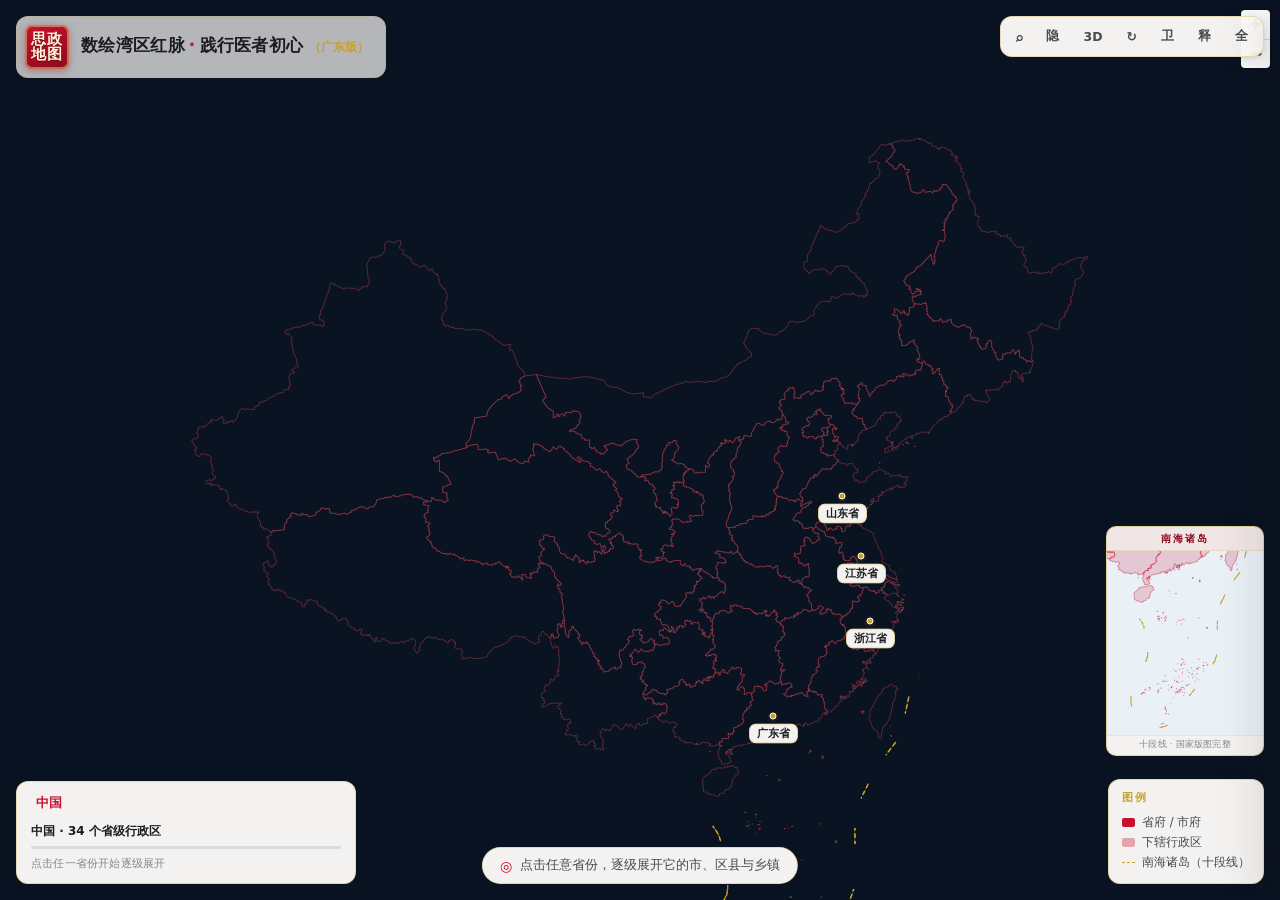
==== commit d331828b: "feat: 双击即用 —— 数据改为 script 注入，无需任何运行环境 - 363 个行政区划边界由 .json 转为 .js（window.__GEO_SET 注册表） - 场馆坐标与归属同样转" ====
--- a/index.html
+++ b/index.html
@@ -58,7 +58,7 @@
     <button class="tool" id="btn-3d" title="广东 3D 立体地图">3D</button>
     <button class="tool" id="btn-replay" title="重播开场">↻</button>
     <button class="tool" id="btn-basemap" title="切换卫星 / 标准底图">卫</button>
-    <button class="tool" id="btn-panel" title="作品说明">说</button>
+    <button class="tool" id="btn-panel" title="作品说明">释</button>
     <button class="tool" id="btn-full" title="全屏">全</button>
   </div>
 
@@ -135,6 +135,21 @@
 
 <div id="diag" hidden></div>
 
+<script>
+/* 地理数据注册表：数据以 .js 形式按需注入，
+   这样双击 index.html（file://）也能正常加载，不需要本地服务器 */
+window.__GEO = {};
+window.__GEO_SET = function (k, v) { window.__GEO[k] = v; };
+window.__loadScript = function (src) {
+  return new Promise(function (res, rej) {
+    var s = document.createElement('script');
+    s.src = src; s.async = true;
+    s.onload = function () { s.remove(); res(); };
+    s.onerror = function () { s.remove(); rej(new Error('load fail: ' + src)); };
+    document.head.appendChild(s);
+  });
+};
+</script>
 <script src="./config.js"></script>
 <script src="./data/gdp.js"></script>
 <script src="./data/red-sites.js"></script>
--- a/assets/style.css
+++ b/assets/style.css
@@ -290,6 +290,33 @@
 .pin--core .pin__card { opacity: 1; transform: translate(-50%, 0) scale(1); }
 .pin--core .pin__name { color: var(--red-deep); }
 
+/* 聚合气泡：多馆合并成一个数字点 */
+.pin--cluster { z-index: 2; }
+.pin--cluster .pin__dot {
+  width: 22px; height: 22px; border-radius: 50%;
+  display: grid; place-items: center;
+  font-size: 10.5px; font-weight: 700; color: #fff;
+  background: radial-gradient(circle at 35% 30%, #e8576b, var(--red) 72%);
+  border: 2px solid #fff3d6;
+  box-shadow: 0 2px 8px rgba(140, 10, 32, .45);
+}
+.pin--cluster .pin__card { background: rgba(255, 252, 244, .97); }
+.pin--cluster .pin__name { font-size: 10px; color: var(--red-deep); }
+
+/* 红色场馆点位：金色小点，区别于行政区标记 */
+.pin--venue { z-index: 2; }
+.pin--venue .pin__dot {
+  width: 9px; height: 9px; border: 1.5px solid #fff;
+  background: var(--gold);
+  box-shadow: 0 1px 5px rgba(140, 100, 10, .55);
+}
+.pin--venue:hover .pin__dot { background: var(--red); transform: scale(1.35); }
+.pin--venue .pin__card {
+  background: rgba(255, 252, 244, .97);
+  border-color: rgba(201, 162, 39, .55);
+}
+.pin--venue .pin__name { font-size: 10px; color: #7a5c00; }
+
 /* 层级优先：上一层兄弟标记沉到下面，不遮挡当前层级 */
 .pin--ctx {
   z-index: -1;
@@ -616,11 +643,12 @@
 
 .ui-restore {
   position: absolute; z-index: 45;
-  top: max(14px, env(safe-area-inset-top)); right: 14px;
+  /* 放左上：右上角留给缩放的 +/− 控件，避免遮挡 */
+  top: max(14px, env(safe-area-inset-top)); left: 14px;
   display: inline-flex; align-items: center; gap: 7px;
-  padding: 8px 14px;
-  font-family: var(--font); font-size: 12.5px; font-weight: 600;
-  color: var(--ink-2);
+  padding: 8px 12px;
+  font-family: var(--font); font-size: 12.5px; font-weight: 700;
+  color: var(--red);
   background: rgba(253, 252, 249, .96);
   border: 1px solid rgba(201, 162, 39, .38);
   border-radius: 999px;
@@ -658,7 +686,9 @@
 /* ================= 区块信息卡 ================= */
 .spot {
   position: absolute; z-index: 27;
-  width: min(300px, calc(100vw - 36px));
+  /* 固定贴右侧中部，绝不压住所选地区的地图中心 */
+  right: 16px; top: 21vh;
+  width: min(296px, calc(100vw - 36px));
   background: rgba(253, 252, 249, .98);
   border: 1px solid rgba(201, 162, 39, .34);
   border-top: 3px solid var(--red);
@@ -742,38 +772,59 @@
   border-top: 1px solid rgba(201, 162, 39, .18);
 }
 
-/* ================= 响应式 ================= */
+/* ================= 手机 / 触屏适配 ================= */
 @media (max-width: 860px) {
   .hud--legend { display: none; }
   .hud--nav { width: auto; left: 16px; right: 16px; }
-  .titles h1 { font-size: 15px; }
-  .titles p { font-size: 10.5px; }
   #inset { bottom: calc(max(16px, env(safe-area-inset-bottom)) + 116px); right: 16px; width: 104px; }
   .hud--hint { bottom: calc(max(16px, env(safe-area-inset-bottom)) + 116px); font-size: 11.5px; padding: 8px 14px; }
+  .hud--red { width: calc(100vw - 32px); max-height: 26vh; overflow-y: auto; }
+  /* 触屏：卡片改为贴底，不遮地图中心 */
+  .spot {
+    top: auto; bottom: calc(max(10px, env(safe-area-inset-bottom)) + 118px);
+    right: 10px; left: 10px; width: auto;
+  }
+  .searchwrap { width: min(240px, calc(100vw - 32px)); }
+  .qs { max-height: 46vh; }
 }
 
 @media (max-width: 640px) {
-  /* 标题独占一行，控件下移一行，避免互相压盖 */
   .hud--title {
     left: 10px; right: 10px;
     top: max(10px, env(safe-area-inset-top));
     max-width: none;
-    padding: 8px 12px 8px 8px; gap: 9px;
+    padding: 7px 12px 7px 7px; gap: 8px;
   }
-  .seal { width: 34px; height: 34px; font-size: 12px; }
-  .titles h1 { font-size: 13.5px; }
-  .titles p { display: none; }
+  .seal { width: 32px; height: 32px; font-size: 11.5px; }
+  .titles h1 { font-size: 13px; }
+  .titles h1 em { font-size: 10.5px; }
 
   .hud--tools {
-    top: calc(max(10px, env(safe-area-inset-top)) + 56px);
-    right: 10px; padding: 3px;
+    top: calc(max(10px, env(safe-area-inset-top)) + 50px);
+    right: 10px; padding: 3px; gap: 0;
   }
-  .tool { padding: 5px 8px; font-size: 11px; }
+  .tool { padding: 6px 7px; font-size: 11.5px; min-width: 30px; }
+
+  .searchwrap { top: calc(max(10px, env(safe-area-inset-top)) + 92px); right: 10px; }
 
   .hud--nav { left: 10px; right: 10px; bottom: max(10px, env(safe-area-inset-bottom)); padding: 9px 12px 10px; }
   .hud--hint { display: none; }
-  #inset { bottom: calc(max(10px, env(safe-area-inset-bottom)) + 104px); right: 10px; width: 88px; }
+  #inset { width: 84px; bottom: calc(max(10px, env(safe-area-inset-bottom)) + 104px); right: 10px; }
   .inset__ft { display: none; }
+
+  /* 手机上标签更小，避免互相挤压 */
+  .pin__card { padding: 2px 6px 3px; }
+  .pin__name { font-size: 10px; }
+  .pin--prov .pin__name { font-size: 9.5px; }
+  .pin--venue .pin__name { font-size: 9px; }
+  .pin__dot { width: 10px; height: 10px; }
+  .panel { width: 100vw; }
+}
+
+/* 触屏设备：去掉悬停相关的重阴影，减少重绘 */
+@media (hover: none) {
+  .pin__card { box-shadow: 0 1px 5px rgba(28, 28, 30, .12); }
+  .hud { box-shadow: 0 1px 6px rgba(28, 28, 30, .12); }
 }
 
 @media (prefers-reduced-motion: reduce) {
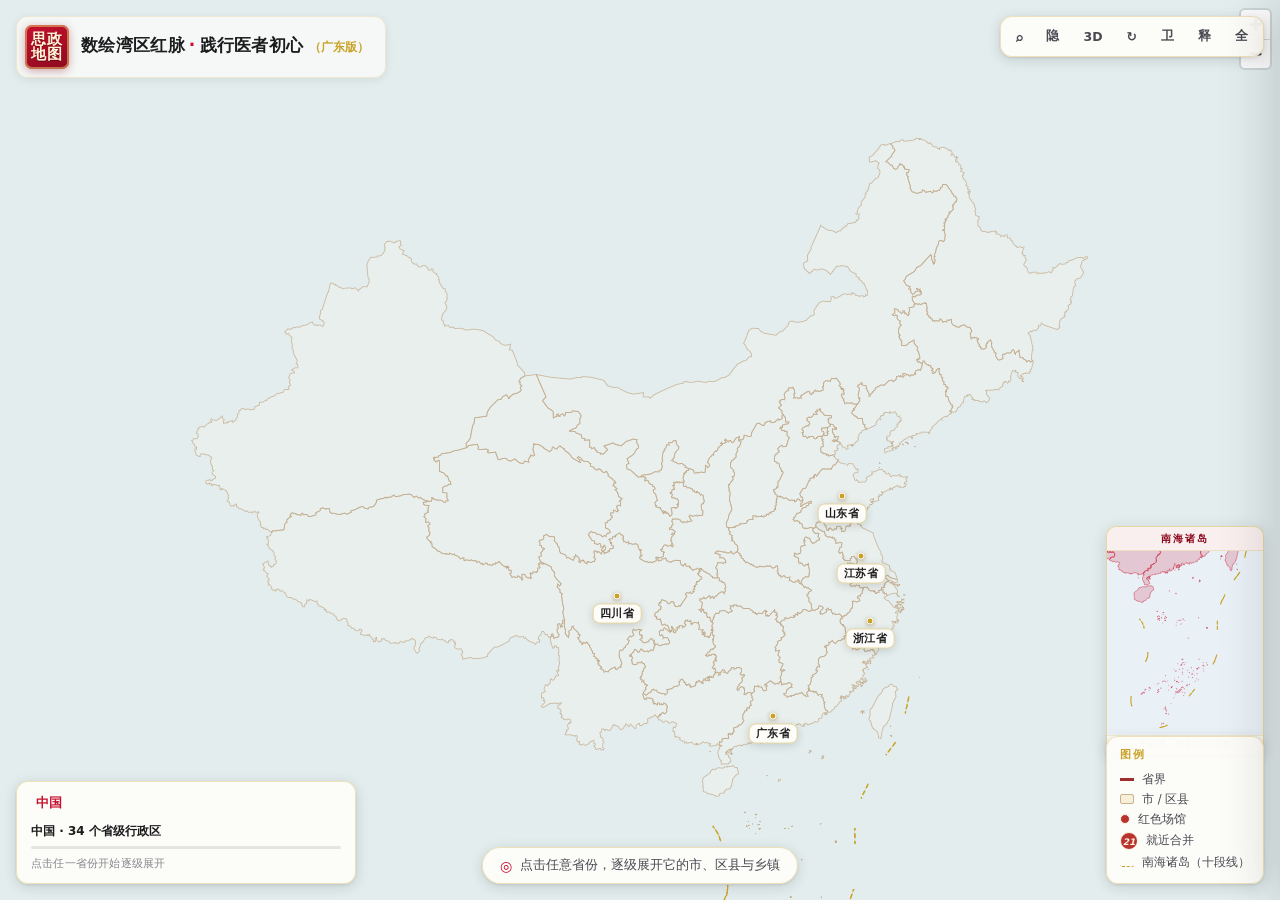
==== commit 7e68e787: "feat: 导览图皮肤（保留全部下钻交互） - 底图改为淡化的高德纹理 + 暖纸底 - 广东省填色改暖米色，省界砖红，市县界线浅褐 - 场馆点位改为四类手绘图标：红旗(旧址)/小屋(故居)/纪念碑(陵" ====
--- a/index.html
+++ b/index.html
@@ -1,159 +1,161 @@
-<!DOCTYPE html>
-<html lang="zh-CN">
-<head>
-<meta charset="utf-8" />
-<meta name="viewport" content="width=device-width, initial-scale=1, maximum-scale=1, user-scalable=no, viewport-fit=cover" />
-<title>数绘湾区红脉 · 践行医者初心 —— 思政数字地图</title>
-<meta name="description" content="以国家标准版中国地图为底图，从地球逐级展开至省、市、区县、乡镇的思政数字地图互动作品。" />
-<link rel="icon" href="./assets/favicon.svg" type="image/svg+xml" />
-<link rel="stylesheet" href="./vendor/maplibre-gl.css" />
-<link rel="stylesheet" href="./assets/style.css" />
-</head>
-<body>
-
-<script>
-/* 运行期错误收集：写入隐藏节点并输出到控制台 */
-window.__ERRS = [];
-function __logErr(msg) {
-  window.__ERRS.push(msg);
-  var d = document.getElementById('diag');
-  if (d) d.textContent = 'ERR ' + window.__ERRS.join(' || ');
-  console.error('[szMap]', msg);
-}
-window.addEventListener('error', function (e) {
-  __logErr((e.message || 'error') + ' @ ' + String(e.filename || '').split('/').pop() + ':' + (e.lineno || ''));
-});
-window.addEventListener('unhandledrejection', function (e) {
-  __logErr('REJECT ' + ((e.reason && e.reason.message) || String(e.reason)));
-});
-</script>
-
-<!-- 全屏作用于 #app，保证界面控件一并进入全屏 -->
-<div id="app">
-
-  <div id="map" aria-label="中国思政数字地图"></div>
-
-  <!-- 载入动画 -->
-  <div id="boot" class="boot">
-    <div class="boot__seal">思政<br>地图</div>
-    <div class="boot__text">
-      <p class="boot__t1">数绘湾区红脉 <span>·</span> 践行医者初心</p>
-      <p class="boot__t2">正在加载国家标准版底图…</p>
-    </div>
-    <div class="boot__bar"><i></i></div>
-  </div>
-
-  <!-- 左上：标题 -->
-  <header class="hud hud--title" data-ui>
-    <div class="seal">思政<br>地图</div>
-    <div class="titles">
-      <h1>数绘湾区红脉<span class="dot">·</span>践行医者初心<em>（广东版）</em></h1>
-    </div>
-  </header>
-
-  <!-- 右上：控件 -->
-  <div class="hud hud--tools" data-ui>
-    <button class="tool" id="btn-search" title="搜索红色场馆">⌕</button>
-    <button class="tool" id="btn-hide" title="隐藏界面（快捷键 H）">隐</button>
-    <button class="tool" id="btn-3d" title="广东 3D 立体地图">3D</button>
-    <button class="tool" id="btn-replay" title="重播开场">↻</button>
-    <button class="tool" id="btn-basemap" title="切换卫星 / 标准底图">卫</button>
-    <button class="tool" id="btn-panel" title="作品说明">释</button>
-    <button class="tool" id="btn-full" title="全屏">全</button>
-  </div>
-
-  <!-- 搜索：点 ⌕ 展开，与控件同区 -->
-  <div class="searchwrap" id="searchwrap" data-ui hidden>
-    <input id="q" type="search" autocomplete="off" placeholder="搜索红色场馆 / 市 / 区县" aria-label="搜索" />
-    <button class="search__clear" id="q-clear" aria-label="清除">×</button>
-    <div class="qs" id="qs" hidden></div>
-  </div>
-
-  <!-- 红色传承提示（当某地铺满屏幕 75% 以上时出现） -->
-  <div class="hud hud--red" id="redpanel" data-ui hidden>
-    <div class="red__hd" id="red-title"></div>
-    <div class="red__body" id="red-body"></div>
-  </div>
-
-  <!-- 左下：面包屑 + 展开进度 -->
-  <div class="hud hud--nav" data-ui>
-    <nav class="crumb" id="crumb" aria-label="层级导航"></nav>
-    <div class="progress" id="progress">
-      <div class="progress__row">
-        <span class="progress__label" id="pg-label">等待选择</span>
-        <span class="progress__count" id="pg-count"></span>
-      </div>
-      <div class="progress__track"><i id="pg-bar"></i></div>
-      <div class="progress__basis" id="pg-basis"></div>
-    </div>
-  </div>
-
-  <!-- 右下：南海诸岛附图 -->
-  <div id="inset" data-ui hidden></div>
-
-  <!-- 右下：图例 -->
-  <div class="hud hud--legend" id="legend" data-ui>
-    <div class="legend__title">图例</div>
-    <div class="legend__item"><i class="sw sw--core"></i>省府 / 市府</div>
-    <div class="legend__item"><i class="sw sw--region"></i>下辖行政区</div>
-    <div class="legend__item"><i class="sw sw--sea"></i>南海诸岛（十段线）</div>
-  </div>
-
-  <!-- 底部提示 -->
-  <div class="hud hud--hint" id="hint" data-ui>
-    <span class="hint__ico">◎</span>
-    <span id="hint-text">点击任意省份，逐级展开它的市、区县与乡镇</span>
-  </div>
-
-  <!-- 右侧面板 -->
-  <aside class="panel" id="panel" aria-hidden="true">
-    <div class="panel__head">
-      <h2 id="panel-title">作品说明</h2>
-      <button class="panel__close" id="panel-close" aria-label="关闭">×</button>
-    </div>
-    <div class="panel__body" id="panel-body"></div>
-  </aside>
-
-  <!-- 弹层 -->
-  <div class="toast" id="toast"></div>
-
-  <!-- 悬停提示：跟随指针显示所属 -->
-  <div class="tip" id="tip" hidden></div>
-
-  <!-- 点击区块后显示的信息卡（不遮挡拖动） -->
-  <div class="spot" id="spot" hidden>
-    <button class="spot__close" id="spot-close" aria-label="关闭">×</button>
-    <div class="spot__body" id="spot-body"></div>
-  </div>
-
-  <!-- 隐藏界面后的恢复按钮（始终可点） -->
-  <button class="ui-restore" id="btn-show" title="显示界面（快捷键 H）">
-    <span class="ui-restore__ico">显</span>
-  </button>
-
-</div>
-
-<div id="diag" hidden></div>
-
-<script>
-/* 地理数据注册表：数据以 .js 形式按需注入，
-   这样双击 index.html（file://）也能正常加载，不需要本地服务器 */
-window.__GEO = {};
-window.__GEO_SET = function (k, v) { window.__GEO[k] = v; };
-window.__loadScript = function (src) {
-  return new Promise(function (res, rej) {
-    var s = document.createElement('script');
-    s.src = src; s.async = true;
-    s.onload = function () { s.remove(); res(); };
-    s.onerror = function () { s.remove(); rej(new Error('load fail: ' + src)); };
-    document.head.appendChild(s);
-  });
-};
-</script>
-<script src="./config.js"></script>
-<script src="./data/gdp.js"></script>
-<script src="./data/red-sites.js"></script>
-<script src="./vendor/maplibre-gl.js"></script>
-<script src="./assets/app.js"></script>
-</body>
+<!DOCTYPE html>
+<html lang="zh-CN">
+<head>
+<meta charset="utf-8" />
+<meta name="viewport" content="width=device-width, initial-scale=1, maximum-scale=1, user-scalable=no, viewport-fit=cover" />
+<title>数绘湾区红脉 · 践行医者初心 —— 思政数字地图</title>
+<meta name="description" content="以国家标准版中国地图为底图，从地球逐级展开至省、市、区县、乡镇的思政数字地图互动作品。" />
+<link rel="icon" href="./assets/favicon.svg" type="image/svg+xml" />
+<link rel="stylesheet" href="./vendor/maplibre-gl.css" />
+<link rel="stylesheet" href="./assets/style.css" />
+</head>
+<body>
+
+<script>
+/* 运行期错误收集：写入隐藏节点并输出到控制台 */
+window.__ERRS = [];
+function __logErr(msg) {
+  window.__ERRS.push(msg);
+  var d = document.getElementById('diag');
+  if (d) d.textContent = 'ERR ' + window.__ERRS.join(' || ');
+  console.error('[szMap]', msg);
+}
+window.addEventListener('error', function (e) {
+  __logErr((e.message || 'error') + ' @ ' + String(e.filename || '').split('/').pop() + ':' + (e.lineno || ''));
+});
+window.addEventListener('unhandledrejection', function (e) {
+  __logErr('REJECT ' + ((e.reason && e.reason.message) || String(e.reason)));
+});
+</script>
+
+<!-- 全屏作用于 #app，保证界面控件一并进入全屏 -->
+<div id="app">
+
+  <div id="map" aria-label="中国思政数字地图"></div>
+
+  <!-- 载入动画 -->
+  <div id="boot" class="boot">
+    <div class="boot__seal">思政<br>地图</div>
+    <div class="boot__text">
+      <p class="boot__t1">数绘湾区红脉 <span>·</span> 践行医者初心</p>
+      <p class="boot__t2">正在加载国家标准版底图…</p>
+    </div>
+    <div class="boot__bar"><i></i></div>
+  </div>
+
+  <!-- 左上：标题 -->
+  <header class="hud hud--title" data-ui>
+    <div class="seal">思政<br>地图</div>
+    <div class="titles">
+      <h1>数绘湾区红脉<span class="dot">·</span>践行医者初心<em>（广东版）</em></h1>
+    </div>
+  </header>
+
+  <!-- 右上：控件 -->
+  <div class="hud hud--tools" data-ui>
+    <button class="tool" id="btn-search" title="搜索红色场馆">⌕</button>
+    <button class="tool" id="btn-hide" title="隐藏界面（快捷键 H）">隐</button>
+    <button class="tool" id="btn-3d" title="广东 3D 立体地图">3D</button>
+    <button class="tool" id="btn-replay" title="重播开场">↻</button>
+    <button class="tool" id="btn-basemap" title="切换卫星 / 标准底图">卫</button>
+    <button class="tool" id="btn-panel" title="作品说明">释</button>
+    <button class="tool" id="btn-full" title="全屏">全</button>
+  </div>
+
+  <!-- 搜索：点 ⌕ 展开，与控件同区 -->
+  <div class="searchwrap" id="searchwrap" data-ui hidden>
+    <input id="q" type="search" autocomplete="off" placeholder="搜索红色场馆 / 市 / 区县" aria-label="搜索" />
+    <button class="search__clear" id="q-clear" aria-label="清除">×</button>
+    <div class="qs" id="qs" hidden></div>
+  </div>
+
+  <!-- 红色传承提示（当某地铺满屏幕 75% 以上时出现） -->
+  <div class="hud hud--red" id="redpanel" data-ui hidden>
+    <div class="red__hd" id="red-title"></div>
+    <div class="red__body" id="red-body"></div>
+  </div>
+
+  <!-- 左下：面包屑 + 展开进度 -->
+  <div class="hud hud--nav" data-ui>
+    <nav class="crumb" id="crumb" aria-label="层级导航"></nav>
+    <div class="progress" id="progress">
+      <div class="progress__row">
+        <span class="progress__label" id="pg-label">等待选择</span>
+        <span class="progress__count" id="pg-count"></span>
+      </div>
+      <div class="progress__track"><i id="pg-bar"></i></div>
+      <div class="progress__basis" id="pg-basis"></div>
+    </div>
+  </div>
+
+  <!-- 右下：南海诸岛附图 -->
+  <div id="inset" data-ui hidden></div>
+
+  <!-- 右下：图例 -->
+  <div class="hud hud--legend" id="legend" data-ui>
+    <div class="legend__title">图例</div>
+    <div class="legend__item"><i class="sw sw--prov"></i>省界</div>
+    <div class="legend__item"><i class="sw sw--region"></i>市 / 区县</div>
+    <div class="legend__item"><i class="sw sw--venue"></i>红色场馆</div>
+    <div class="legend__item"><i class="sw sw--cluster">21</i>就近合并</div>
+    <div class="legend__item"><i class="sw sw--sea"></i>南海诸岛（十段线）</div>
+  </div>
+
+  <!-- 底部提示 -->
+  <div class="hud hud--hint" id="hint" data-ui>
+    <span class="hint__ico">◎</span>
+    <span id="hint-text">点击任意省份，逐级展开它的市、区县与乡镇</span>
+  </div>
+
+  <!-- 右侧面板 -->
+  <aside class="panel" id="panel" aria-hidden="true">
+    <div class="panel__head">
+      <h2 id="panel-title">作品说明</h2>
+      <button class="panel__close" id="panel-close" aria-label="关闭">×</button>
+    </div>
+    <div class="panel__body" id="panel-body"></div>
+  </aside>
+
+  <!-- 弹层 -->
+  <div class="toast" id="toast"></div>
+
+  <!-- 悬停提示：跟随指针显示所属 -->
+  <div class="tip" id="tip" hidden></div>
+
+  <!-- 点击区块后显示的信息卡（不遮挡拖动） -->
+  <div class="spot" id="spot" hidden>
+    <button class="spot__close" id="spot-close" aria-label="关闭">×</button>
+    <div class="spot__body" id="spot-body"></div>
+  </div>
+
+  <!-- 隐藏界面后的恢复按钮（始终可点） -->
+  <button class="ui-restore" id="btn-show" title="显示界面（快捷键 H）">
+    <span class="ui-restore__ico">显</span>
+  </button>
+
+</div>
+
+<div id="diag" hidden></div>
+
+<script>
+/* 地理数据注册表：数据以 .js 形式按需注入，
+   这样双击 index.html（file://）也能正常加载，不需要本地服务器 */
+window.__GEO = {};
+window.__GEO_SET = function (k, v) { window.__GEO[k] = v; };
+window.__loadScript = function (src) {
+  return new Promise(function (res, rej) {
+    var s = document.createElement('script');
+    s.src = src; s.async = true;
+    s.onload = function () { s.remove(); res(); };
+    s.onerror = function () { s.remove(); rej(new Error('load fail: ' + src)); };
+    document.head.appendChild(s);
+  });
+};
+</script>
+<script src="./config.js"></script>
+<script src="./data/gdp.js"></script>
+<script src="./data/red-sites.js"></script>
+<script src="./vendor/maplibre-gl.js"></script>
+<script src="./assets/app.js"></script>
+</body>
 </html>
--- a/assets/style.css
+++ b/assets/style.css
@@ -1,834 +1,870 @@
-/* =========================================================
-   数绘湾区红脉 · 践行医者初心  —— 思政数字地图
-   中国红 / 鎏金 / 墨黑 三色体系
-   ========================================================= */
-
-:root {
-  --red: #c8102e;
-  --red-deep: #8c0a20;
-  --red-soft: #e8576b;
-  --gold: #c9a227;
-  --gold-lite: #e8c86a;
-  --ink: #1c1c1e;
-  --ink-2: #4a4a52;
-  --ink-3: #86868b;
-  --paper: #fdfcf9;
-  --line: rgba(28, 28, 30, .10);
-  --shadow: 0 3px 14px rgba(28, 28, 30, .14), 0 1px 3px rgba(28, 28, 30, .10);
-  --shadow-lg: 0 14px 44px rgba(28, 28, 30, .22);
-  --r: 12px;
-  --font: "PingFang SC", "Microsoft YaHei", "Hiragino Sans GB",
-          "Source Han Sans SC", "Noto Sans SC", system-ui, sans-serif;
-  --serif: "Songti SC", "SimSun", "Source Han Serif SC", Georgia, serif;
-}
-
-* { box-sizing: border-box; }
-
-html, body {
-  margin: 0; padding: 0;
-  height: 100%; width: 100%;
-  overflow: hidden;
-  font-family: var(--font);
-  color: var(--ink);
-  background: #0b1526;
-  -webkit-font-smoothing: antialiased;
-  -webkit-tap-highlight-color: transparent;
-}
-
-/* 全屏作用于 #app，建立独立层叠上下文，
-   确保 HUD 永远盖在 WebGL 画布之上 */
-#app {
-  position: absolute; inset: 0;
-  overflow: hidden;
-  isolation: isolate;
-  background: #0b1526;
-}
-#app:fullscreen,
-#app:-webkit-full-screen {
-  position: fixed; inset: 0;
-  width: 100%; height: 100%;
-  background: #0b1526;
-}
-
-#map {
-  position: absolute; inset: 0;
-  z-index: 0;
-}
-
-.maplibregl-ctrl-attrib {
-  font-size: 10px !important; font-family: var(--font) !important;
-  background: rgba(255, 255, 255, .78) !important; border-radius: 6px 0 0 0 !important;
-}
-.maplibregl-ctrl-bottom-right { z-index: 5; }
-
-/* ================= 通用 HUD 面板 ================= */
-/* 刻意不使用 backdrop-filter：它每帧都要回读地图内容，
-   在低配机器上会造成明显掉帧 */
-.hud {
-  position: absolute; z-index: 10;
-  background: rgba(253, 252, 249, .96);
-  border: 1px solid rgba(201, 162, 39, .30);
-  border-radius: var(--r);
-  box-shadow: var(--shadow);
-  transition: opacity .28s ease, transform .28s ease;
-}
-
-/* ================= 左上 · 标题 ================= */
-.hud--title {
-  top: max(16px, env(safe-area-inset-top)); left: 16px;
-  display: flex; align-items: center; gap: 12px;
-  padding: 8px 16px 8px 8px;
-  max-width: min(560px, calc(100vw - 32px));
-  /* 标题栏背景刻意淡化，让地图更透出来 */
-  background: rgba(253, 252, 249, .70);
-  border-color: rgba(201, 162, 39, .18);
-  box-shadow: 0 2px 10px rgba(28, 28, 30, .08);
-}
-
-.seal {
-  flex: none; width: 44px; height: 44px;
-  background: linear-gradient(158deg, var(--red) 0%, var(--red-deep) 100%);
-  color: #fff3d6;
-  border-radius: 7px;
-  display: grid; place-items: center;
-  font-family: var(--serif); font-size: 15px; line-height: 1.02;
-  letter-spacing: 1px; font-weight: 700;
-  box-shadow: inset 0 0 0 2px rgba(232, 200, 106, .55), 0 2px 8px rgba(140, 10, 32, .35);
-  text-shadow: 0 1px 0 rgba(0, 0, 0, .3);
-}
-
-.titles h1 {
-  margin: 0 0 3px;
-  font-size: 17px; font-weight: 700; letter-spacing: .3px;
-  color: var(--ink);
-  white-space: nowrap; overflow: hidden; text-overflow: ellipsis;
-}
-.titles h1 .dot { color: var(--red); margin: 0 4px; }
-.titles h1 em {
-  font-style: normal; font-size: 12px; font-weight: 600;
-  color: var(--gold); margin-left: 6px; letter-spacing: 0;
-}
-.titles p {
-  margin: 0; font-size: 11.5px; color: var(--ink-3); letter-spacing: .4px;
-  white-space: nowrap; overflow: hidden; text-overflow: ellipsis;
-}
-
-/* ================= 右上 · 控件 ================= */
-.hud--tools {
-  top: max(16px, env(safe-area-inset-top)); right: 16px;
-  display: flex; gap: 2px; padding: 4px;
-}
-.tool {
-  appearance: none; border: 0; background: transparent;
-  font-family: var(--font); font-size: 12.5px; font-weight: 600;
-  color: var(--ink-2); padding: 7px 11px; border-radius: 8px;
-  cursor: pointer; transition: background .18s, color .18s, transform .12s;
-  white-space: nowrap;
-}
-.tool:hover { background: rgba(200, 16, 46, .08); color: var(--red); }
-.tool:active { transform: scale(.96); }
-.tool.is-on { background: var(--red); color: #fff; }
-
-/* ================= 左下 · 导航 + 进度 ================= */
-.hud--nav {
-  left: 16px; bottom: max(16px, env(safe-area-inset-bottom));
-  width: min(340px, calc(100vw - 32px));
-  padding: 11px 14px 12px;
-}
-
-.crumb {
-  display: flex; flex-wrap: wrap; align-items: center; gap: 2px;
-  font-size: 12.5px; min-height: 20px;
-}
-.crumb button {
-  appearance: none; border: 0; background: none; font: inherit;
-  color: var(--ink-2); padding: 2px 5px; border-radius: 5px;
-  cursor: pointer; transition: background .15s, color .15s;
-}
-.crumb button:hover { background: rgba(200, 16, 46, .09); color: var(--red); }
-.crumb .sep { color: var(--ink-3); opacity: .5; font-size: 11px; }
-.crumb .now {
-  font-weight: 700; color: var(--red); padding: 2px 5px;
-}
-
-.progress { margin-top: 9px; }
-.progress__row {
-  display: flex; align-items: baseline; justify-content: space-between;
-  gap: 8px; font-size: 12px;
-}
-.progress__label {
-  color: var(--ink); font-weight: 600;
-  overflow: hidden; text-overflow: ellipsis; white-space: nowrap;
-}
-.progress__count {
-  flex: none; color: var(--gold); font-weight: 700;
-  font-variant-numeric: tabular-nums; font-size: 11.5px;
-}
-.progress__track {
-  margin-top: 6px; height: 3px; border-radius: 2px;
-  background: rgba(28, 28, 30, .10); overflow: hidden;
-}
-.progress__track i {
-  display: block; height: 100%; width: 0%;
-  border-radius: 2px;
-  background: linear-gradient(90deg, var(--red-soft), var(--red));
-  transition: width .38s cubic-bezier(.25, .8, .3, 1);
-}
-.progress__basis {
-  margin-top: 7px; font-size: 10.5px; color: var(--ink-3);
-  line-height: 1.45; letter-spacing: .2px;
-}
-
-/* ================= 右下 · 图例 ================= */
-.hud--legend {
-  right: 16px; bottom: max(16px, env(safe-area-inset-bottom));
-  padding: 10px 13px 11px; font-size: 11.5px;
-  min-width: 148px;
-}
-.legend__title {
-  font-size: 11px; color: var(--gold); font-weight: 700;
-  letter-spacing: 2px; margin-bottom: 7px;
-}
-.legend__item {
-  display: flex; align-items: center; gap: 7px;
-  color: var(--ink-2); padding: 2.5px 0;
-}
-.sw { width: 13px; height: 9px; border-radius: 2px; flex: none; }
-.sw--core   { background: var(--red); }
-.sw--region { background: rgba(200, 16, 46, .34); }
-.sw--sea    { background: none; border: 1.5px dashed var(--gold); height: 0; border-radius: 0; border-width: 0 0 1.5px; }
-.sw--red    { background: var(--gold); border-radius: 50%; width: 9px; height: 9px; }
-
-/* ================= 底部提示 ================= */
-.hud--hint {
-  left: 50%; transform: translateX(-50%);
-  bottom: max(16px, env(safe-area-inset-bottom));
-  display: flex; align-items: center; gap: 8px;
-  padding: 9px 17px; border-radius: 999px;
-  font-size: 12.5px; color: var(--ink-2);
-  transition: opacity .5s, transform .5s;
-}
-.hud--hint.is-hide { opacity: 0; transform: translateX(-50%) translateY(10px); pointer-events: none; }
-.hint__ico {
-  color: var(--red); font-size: 14px;
-  animation: spin 6s linear infinite; display: inline-block;
-}
-@keyframes spin { to { transform: rotate(360deg); } }
-
-/* ================= 地图标记 · Pin ================= */
-/* MapLibre 会直接给 .pinwrap 写入 transform，故动画必须放在内层 .pin 上 */
-.pinwrap {
-  position: absolute; width: 0; height: 0;
-  pointer-events: none;
-}
-
-.pin {
-  appearance: none; border: 0; padding: 0; margin: 0;
-  background: none; font-family: var(--font);
-  position: absolute; left: 0; top: 0;
-  display: block; cursor: pointer; pointer-events: auto;
-  transform: translate(-50%, -50%) scale(.4);
-  transform-origin: 50% 50%;
-  opacity: 0;
-  transition: opacity .5s ease, transform .6s cubic-bezier(.16, 1.3, .35, 1);
-}
-.pin.is-on { opacity: 1; transform: translate(-50%, -50%) scale(1); }
-.pin.is-dim { opacity: .26; }
-.pin.is-dim .pin__card { opacity: 0 !important; }
-
-.pin__dot {
-  display: block; width: 11px; height: 11px; border-radius: 50%;
-  background: var(--red); border: 2px solid #fff;
-  box-shadow: 0 1px 5px rgba(140, 10, 32, .5);
-  transition: transform .2s, background .2s;
-}
-.pin--core .pin__dot {
-  width: 15px; height: 15px;
-  background: radial-gradient(circle at 35% 30%, #ff5a70, var(--red) 70%);
-  box-shadow: 0 0 0 3px rgba(232, 200, 106, .55), 0 2px 8px rgba(140, 10, 32, .55);
-}
-.pin:hover .pin__dot { transform: scale(1.25); background: var(--gold); }
-.pin:active .pin__dot { transform: scale(.9); }
-
-.pin__ring {
-  position: absolute; left: 50%; top: 50%;
-  width: 11px; height: 11px; margin: -5.5px 0 0 -5.5px;
-  border-radius: 50%; border: 2px solid var(--red);
-  opacity: 0; pointer-events: none;
-}
-.pin.is-on .pin__ring { animation: ping 1.5s cubic-bezier(0, 0, .2, 1) 1; }
-.pin--core.is-on .pin__ring { animation-duration: 1.9s; }
-@keyframes ping {
-  0%   { transform: scale(1); opacity: .75; }
-  70%  { transform: scale(4.2); opacity: 0; }
-  100% { transform: scale(4.2); opacity: 0; }
-}
-
-/* 名称卡片 */
-.pin__card {
-  position: absolute; left: 50%; top: 100%;
-  transform: translate(-50%, -2px) scale(.92);
-  transform-origin: 50% 0;
-  margin-top: 4px;
-  display: flex; flex-direction: column; align-items: center;
-  padding: 3px 8px 4px;
-  background: rgba(253, 252, 249, .96);
-  border: 1px solid rgba(201, 162, 39, .42);
-  border-radius: 7px;
-  box-shadow: 0 2px 9px rgba(28, 28, 30, .16);
-  white-space: nowrap; pointer-events: none;
-  opacity: 0;
-  transition: opacity .28s ease, transform .28s cubic-bezier(.2, 1.2, .4, 1);
-}
-.pin__name { font-size: 11px; font-weight: 700; color: var(--ink); line-height: 1.25; }
-
-.pin--prov .pin__card { opacity: 1; transform: translate(-50%, 0) scale(1); }
-.pin--prov .pin__name { font-size: 11.5px; }
-.pin--prov .pin__dot { width: 7px; height: 7px; border-width: 1.5px; background: var(--gold); box-shadow: 0 1px 4px rgba(140, 100, 10, .5); }
-
-/* 省会 / 首府：常驻名称 */
-.pin--core .pin__card { opacity: 1; transform: translate(-50%, 0) scale(1); }
-.pin--core .pin__name { color: var(--red-deep); }
-
-/* 聚合气泡：多馆合并成一个数字点 */
-.pin--cluster { z-index: 2; }
-.pin--cluster .pin__dot {
-  width: 22px; height: 22px; border-radius: 50%;
-  display: grid; place-items: center;
-  font-size: 10.5px; font-weight: 700; color: #fff;
-  background: radial-gradient(circle at 35% 30%, #e8576b, var(--red) 72%);
-  border: 2px solid #fff3d6;
-  box-shadow: 0 2px 8px rgba(140, 10, 32, .45);
-}
-.pin--cluster .pin__card { background: rgba(255, 252, 244, .97); }
-.pin--cluster .pin__name { font-size: 10px; color: var(--red-deep); }
-
-/* 红色场馆点位：金色小点，区别于行政区标记 */
-.pin--venue { z-index: 2; }
-.pin--venue .pin__dot {
-  width: 9px; height: 9px; border: 1.5px solid #fff;
-  background: var(--gold);
-  box-shadow: 0 1px 5px rgba(140, 100, 10, .55);
-}
-.pin--venue:hover .pin__dot { background: var(--red); transform: scale(1.35); }
-.pin--venue .pin__card {
-  background: rgba(255, 252, 244, .97);
-  border-color: rgba(201, 162, 39, .55);
-}
-.pin--venue .pin__name { font-size: 10px; color: #7a5c00; }
-
-/* 层级优先：上一层兄弟标记沉到下面，不遮挡当前层级 */
-.pin--ctx {
-  z-index: -1;
-  opacity: .55;
-}
-.pin--ctx .pin__dot {
-  width: 8px; height: 8px; border-width: 1.5px;
-  background: #fff;
-  border-color: var(--red-soft);
-  box-shadow: 0 1px 4px rgba(140, 10, 32, .28);
-}
-.pin--ctx .pin__card {
-  background: rgba(253, 252, 249, .90);
-  border-color: rgba(200, 16, 46, .22);
-  box-shadow: 0 1px 6px rgba(28, 28, 30, .12);
-}
-.pin--ctx .pin__name { font-size: 10px; color: var(--ink-2); font-weight: 600; }
-.pin--ctx:hover { opacity: 1; }
-.pin--ctx:hover .pin__dot { background: var(--red); border-color: #fff; }
-.pin--ctx:hover .pin__card { border-color: rgba(200, 16, 46, .45); }
-.pin--ctx.is-dim { opacity: .2; }
-
-/* 标签避让：通过 lab-on 决定是否常驻显示 */
-.pin.lab-on .pin__card { opacity: 1; transform: translate(-50%, 0) scale(1); }
-.pin.lab-on.lab-above .pin__card { transform: translate(-50%, 0) scale(1); }
-.pin.lab-on.lab-right .pin__card { transform: translate(2px, -50%) scale(1); }
-.pin.lab-on.lab-left  .pin__card { transform: translate(-2px, -50%) scale(1); }
-
-.pin.is-lbl-hide .pin__card { opacity: 0; }
-.pin.is-lbl-hide:hover .pin__card,
-.pin.is-lbl-hide:focus-visible .pin__card,
-.pin.is-lbl-hide.is-now .pin__card { opacity: 1; }
-
-/* 冲突时的备选位：上 / 右 / 左 */
-.pin.lab-above .pin__card {
-  top: auto; bottom: 100%;
-  margin: 0 0 4px 0;
-  transform-origin: 50% 100%;
-}
-.pin.lab-right .pin__card {
-  left: 100%; top: 50%;
-  margin: 0;
-  transform: translate(2px, -50%);
-  transform-origin: 0 50%;
-}
-.pin.lab-left .pin__card {
-  left: auto; right: 100%; top: 50%;
-  margin: 0;
-  transform: translate(-2px, -50%);
-  transform-origin: 100% 50%;
-}
-.pin.lab-right:hover .pin__card,
-.pin.lab-left:hover .pin__card,
-.pin.lab-right.is-now .pin__card,
-.pin.lab-left.is-now .pin__card { transform: translate(2px, -50%); }
-.pin.lab-left:hover .pin__card,
-.pin.lab-left.is-now .pin__card { transform: translate(-2px, -50%); }
-
-/* 缩小视图：标签更紧凑，可容纳更多省份 */
-body.lbl-compact .pin__card { padding: 2px 7px 3px; }
-body.lbl-compact .pin--prov .pin__name { font-size: 10.5px; }
-
-.pin.is-now .pin__card,
-.pin:hover .pin__card,
-.pin:focus-visible .pin__card { opacity: 1; transform: translate(-50%, 0) scale(1); }
-
-/* 已展开统计角标 */
-.pin__badge {
-  position: absolute; left: 50%; top: -18px; transform: translateX(-50%);
-  font-size: 9px; font-weight: 700; color: #fff;
-  background: var(--red-deep); border-radius: 999px;
-  padding: 1px 6px; white-space: nowrap;
-  opacity: 0; transition: opacity .3s;
-}
-.pin.is-on .pin__badge { opacity: 1; }
-
-/* ================= 载入动画 ================= */
-.boot {
-  position: absolute; inset: 0; z-index: 60;
-  display: flex; flex-direction: column; align-items: center; justify-content: center;
-  gap: 20px;
-  background:
-    radial-gradient(80% 70% at 50% 40%, #fffaf0 0%, #f3ece0 55%, #e6dccd 100%);
-  transition: opacity .85s ease, visibility .85s;
-}
-.boot.is-gone { opacity: 0; visibility: hidden; pointer-events: none; }
-.boot__seal {
-  width: 74px; height: 74px; border-radius: 12px;
-  background: linear-gradient(158deg, var(--red) 0%, var(--red-deep) 100%);
-  color: #fff3d6; display: grid; place-items: center;
-  font-family: var(--serif); font-size: 24px; font-weight: 700; line-height: 1.05; letter-spacing: 2px;
-  box-shadow: inset 0 0 0 3px rgba(232, 200, 106, .6), 0 10px 30px rgba(140, 10, 32, .35);
-  animation: sealIn .8s cubic-bezier(.2, 1.3, .4, 1) both;
-}
-@keyframes sealIn { from { transform: scale(.6) rotate(-8deg); opacity: 0; } to { transform: none; opacity: 1; } }
-.boot__text { text-align: center; }
-.boot__t1 {
-  margin: 0 0 7px; font-size: 18px; font-weight: 700; letter-spacing: 2px; color: var(--ink);
-  font-family: var(--serif);
-}
-.boot__t1 span { color: var(--red); }
-.boot__t2 { margin: 0; font-size: 12px; color: var(--ink-3); letter-spacing: 1px; }
-.boot__bar {
-  width: 180px; height: 2px; border-radius: 2px; overflow: hidden;
-  background: rgba(28, 28, 30, .12);
-}
-.boot__bar i {
-  display: block; height: 100%; width: 40%;
-  background: linear-gradient(90deg, transparent, var(--red), var(--gold), transparent);
-  animation: slide 1.4s ease-in-out infinite;
-}
-@keyframes slide { 0% { transform: translateX(-120%); } 100% { transform: translateX(320%); } }
-
-/* ================= 右侧面板 ================= */
-.panel {
-  position: absolute; z-index: 30;
-  top: 0; right: 0; height: 100%;
-  width: min(430px, 92vw);
-  background: #fdfcf9;
-  border-left: 1px solid rgba(201, 162, 39, .32);
-  box-shadow: -18px 0 50px rgba(28, 28, 30, .18);
-  transform: translateX(102%);
-  transition: transform .42s cubic-bezier(.22, .9, .25, 1);
-  display: flex; flex-direction: column;
-}
-.panel.is-open { transform: none; }
-.panel__head {
-  flex: none; display: flex; align-items: center; justify-content: space-between;
-  padding: 18px 20px 14px; border-bottom: 1px solid var(--line);
-}
-.panel__head h2 { margin: 0; font-size: 15px; letter-spacing: 1px; }
-.panel__close {
-  appearance: none; border: 0; background: rgba(28, 28, 30, .06);
-  width: 28px; height: 28px; border-radius: 50%;
-  font-size: 18px; line-height: 1; color: var(--ink-2); cursor: pointer;
-  transition: background .18s, color .18s;
-}
-.panel__close:hover { background: var(--red); color: #fff; }
-.panel__body {
-  flex: 1; overflow-y: auto; padding: 18px 20px 40px;
-  font-size: 13px; line-height: 1.85; color: var(--ink-2);
-}
-.panel__body h3 {
-  font-size: 13px; color: var(--red); margin: 22px 0 8px;
-  letter-spacing: 1px; padding-left: 9px;
-  border-left: 3px solid var(--gold);
-}
-.panel__body h3:first-child { margin-top: 0; }
-.panel__body p { margin: 0 0 10px; }
-.panel__body ul { margin: 0 0 10px; padding-left: 18px; }
-.panel__body li { margin-bottom: 4px; }
-.panel__body strong { color: var(--ink); }
-.panel__body .note {
-  background: rgba(201, 162, 39, .10);
-  border: 1px solid rgba(201, 162, 39, .3);
-  border-radius: 8px; padding: 10px 12px; font-size: 12px; line-height: 1.7;
-  color: var(--ink-2); margin: 10px 0;
-}
-.panel__body table {
-  width: 100%; border-collapse: collapse; font-size: 12px; margin-bottom: 12px;
-}
-.panel__body th, .panel__body td {
-  text-align: left; padding: 6px 8px; border-bottom: 1px solid var(--line);
-}
-.panel__body th { color: var(--gold); font-size: 11px; letter-spacing: 1px; }
-
-/* 区县资料页信息卡 */
-.dinfo {
-  border: 1px solid rgba(201, 162, 39, .32);
-  border-radius: 10px;
-  overflow: hidden;
-  margin-bottom: 6px;
-  background: rgba(201, 162, 39, .05);
-}
-.dinfo__row {
-  display: flex; align-items: baseline; justify-content: space-between;
-  gap: 12px; padding: 9px 13px; font-size: 12.5px;
-  border-bottom: 1px solid rgba(201, 162, 39, .16);
-}
-.dinfo__row:last-child { border-bottom: 0; }
-.dinfo__row span { color: var(--ink-3); flex: none; }
-.dinfo__row b {
-  color: var(--ink); font-weight: 700; text-align: right;
-  font-variant-numeric: tabular-nums;
-}
-
-/* ================= Toast ================= */
-.toast {
-  position: absolute; z-index: 70;
-  left: 50%; bottom: 92px; transform: translate(-50%, 14px);
-  max-width: min(420px, calc(100vw - 40px));
-  background: rgba(28, 28, 30, .93); color: #f6f1e6;
-  padding: 11px 16px; border-radius: 10px;
-  font-size: 12.5px; line-height: 1.6;
-  opacity: 0; pointer-events: none;
-  transition: opacity .32s, transform .32s;
-  box-shadow: var(--shadow-lg);
-}
-.toast.is-on { opacity: 1; transform: translate(-50%, 0); }
-.toast .t-hi { color: var(--gold-lite); font-weight: 700; }
-
-/* ================= 搜索（点 ⌕ 展开，与右侧控件同区） ================= */
-.searchwrap {
-  position: absolute; z-index: 13;
-  top: calc(max(16px, env(safe-area-inset-top)) + 52px);
-  right: 16px;
-  width: min(280px, calc(100vw - 32px));
-  display: flex; align-items: center; gap: 6px;
-  padding: 5px 10px;
-  background: rgba(253, 252, 249, .96);
-  border: 1px solid rgba(201, 162, 39, .30);
-  border-radius: 12px;
-  box-shadow: var(--shadow);
-  animation: dropIn .18s ease both;
-}
-@keyframes dropIn { from { opacity: 0; transform: translateY(-6px); } to { opacity: 1; transform: none; } }
-.searchwrap[hidden] { display: none; }
-.searchwrap input {
-  flex: 1; min-width: 0;
-  appearance: none; border: 0; outline: 0; background: transparent;
-  font-family: var(--font); font-size: 12.5px; color: var(--ink);
-  padding: 4px 0;
-}
-.searchwrap input::placeholder { color: var(--ink-3); }
-.search__clear {
-  appearance: none; border: 0; background: none; cursor: pointer;
-  color: var(--ink-3); font-size: 15px; line-height: 1; padding: 0 2px;
-  visibility: hidden;
-}
-.searchwrap.has-q .search__clear { visibility: visible; }
-
-.qs {
-  position: absolute; left: 0; right: 0; top: calc(100% + 6px);
-  max-height: min(52vh, 420px); overflow-y: auto;
-  background: rgba(253, 252, 249, .99);
-  border: 1px solid rgba(201, 162, 39, .34);
-  border-radius: 10px;
-  box-shadow: var(--shadow-lg);
-  padding: 4px;
-}
-.qs__item {
-  display: block; width: 100%; text-align: left;
-  appearance: none; border: 0; background: none; cursor: pointer;
-  padding: 7px 9px; border-radius: 7px;
-  font-family: var(--font); color: var(--ink-2);
-}
-.qs__item:hover, .qs__item.is-active { background: rgba(200, 16, 46, .08); }
-.qs__t { font-size: 12.5px; font-weight: 600; color: var(--ink); display: block; }
-.qs__p { font-size: 10.5px; color: var(--ink-3); display: block; margin-top: 1px; }
-.qs__empty { padding: 10px; font-size: 12px; color: var(--ink-3); text-align: center; }
-.qs__hd {
-  font-size: 10px; color: var(--gold); font-weight: 700; letter-spacing: 1.5px;
-  padding: 7px 9px 3px;
-}
-
-/* ================= 说明面板 · 红色场馆层级树 ================= */
-.tree { font-size: 12px; }
-.tree details { margin: 2px 0; }
-.tree summary {
-  cursor: pointer; list-style: none; padding: 4px 6px; border-radius: 6px;
-  display: flex; align-items: baseline; gap: 6px;
-  color: var(--ink); font-weight: 600;
-}
-.tree summary::-webkit-details-marker { display: none; }
-.tree summary::before {
-  content: "▸"; color: var(--gold); font-size: 9px; flex: none;
-  transition: transform .18s; display: inline-block;
-}
-.tree details[open] > summary::before { transform: rotate(90deg); }
-.tree summary:hover { background: rgba(200, 16, 46, .06); }
-.tree .n-count {
-  color: var(--ink-3); font-weight: 400; font-size: 10.5px;
-  font-variant-numeric: tabular-nums;
-}
-.tree ul { list-style: none; margin: 0; padding-left: 14px; }
-.tree li { padding: 3px 0 3px 6px; line-height: 1.5; }
-.tree li button {
-  appearance: none; border: 0; background: none; padding: 2px 4px; margin: 0 -4px;
-  font: inherit; color: var(--ink-2); cursor: pointer; text-align: left; border-radius: 5px;
-}
-.tree li button:hover { background: rgba(200, 16, 46, .08); color: var(--red); }
-.tree .s-addr { display: block; font-size: 10.5px; color: var(--ink-3); }
-.tree .lv1 > summary { font-size: 13px; color: var(--red-deep); }
-.tree .lv2 > summary { font-size: 12.5px; }
-.tree .lv3 > summary { font-size: 12px; color: var(--ink-2); }
-.tree .lv4 > summary { font-size: 11.5px; color: var(--ink-2); font-weight: 500; }
-.tree mark { background: rgba(201, 162, 39, .35); color: inherit; padding: 0 1px; border-radius: 2px; }
-
-.panel__search {
-  width: 100%; box-sizing: border-box;
-  appearance: none; border: 1px solid rgba(201, 162, 39, .45);
-  background: #fff; border-radius: 8px;
-  padding: 8px 11px; margin-bottom: 12px;
-  font-family: var(--font); font-size: 12.5px; color: var(--ink);
-}
-.panel__search:focus { outline: 0; border-color: var(--red); }
-
-/* ================= 红色传承面板 ================= */
-.hud--red {
-  left: 16px;
-  bottom: calc(max(16px, env(safe-area-inset-bottom)) + 132px);
-  width: min(300px, calc(100vw - 32px));
-  padding: 10px 13px 11px;
-  z-index: 11;
-  border-left: 3px solid var(--red);
-  max-height: 40vh; overflow: hidden;
-}
-.red__hd {
-  font-size: 13px; font-weight: 700; color: var(--red-deep);
-  margin-bottom: 6px; letter-spacing: .3px;
-}
-.red__hd small { font-weight: 400; color: var(--ink-3); font-size: 10.5px; margin-left: 6px; letter-spacing: 0; }
-.red__body { font-size: 11.5px; line-height: 1.6; color: var(--ink-2); }
-.red__body ul { margin: 0; padding-left: 15px; }
-.red__body li { margin-bottom: 2px; }
-.red__body .more { color: var(--ink-3); font-size: 10.5px; margin-top: 3px; }
-.red__body .none { color: var(--ink-3); }
-
-/* ================= 隐藏界面（沉浸看图） ================= */
-#app.ui-hidden [data-ui] {
-  opacity: 0;
-  pointer-events: none;
-}
-
-.ui-restore {
-  position: absolute; z-index: 45;
-  /* 放左上：右上角留给缩放的 +/− 控件，避免遮挡 */
-  top: max(14px, env(safe-area-inset-top)); left: 14px;
-  display: inline-flex; align-items: center; gap: 7px;
-  padding: 8px 12px;
-  font-family: var(--font); font-size: 12.5px; font-weight: 700;
-  color: var(--red);
-  background: rgba(253, 252, 249, .96);
-  border: 1px solid rgba(201, 162, 39, .38);
-  border-radius: 999px;
-  box-shadow: var(--shadow);
-  cursor: pointer;
-  opacity: 0; visibility: hidden;
-  transform: translateY(-6px);
-  transition: opacity .25s ease, transform .25s ease, visibility .25s;
-}
-.ui-restore:hover { color: var(--red); border-color: rgba(200, 16, 46, .4); }
-.ui-restore__ico { font-size: 13px; line-height: 1; color: var(--gold); }
-#app.ui-hidden .ui-restore {
-  opacity: 1; visibility: visible; transform: none;
-}
-
-/* ================= 悬停提示（跟随指针） ================= */
-.tip {
-  position: absolute; z-index: 26;
-  pointer-events: none;
-  transform: translate(12px, 14px);
-  padding: 5px 9px 6px;
-  background: rgba(28, 28, 30, .90);
-  color: #f6f1e6;
-  border-radius: 7px;
-  font-size: 11.5px; line-height: 1.35;
-  white-space: nowrap;
-  box-shadow: 0 3px 12px rgba(0, 0, 0, .25);
-  opacity: 0;
-  transition: opacity .12s ease;
-}
-.tip.is-on { opacity: 1; }
-.tip__path { color: var(--gold-lite); font-size: 10px; display: block; }
-.tip__name { font-weight: 700; }
-
-/* ================= 区块信息卡 ================= */
-.spot {
-  position: absolute; z-index: 27;
-  /* 固定贴右侧中部，绝不压住所选地区的地图中心 */
-  right: 16px; top: 21vh;
-  width: min(296px, calc(100vw - 36px));
-  background: rgba(253, 252, 249, .98);
-  border: 1px solid rgba(201, 162, 39, .34);
-  border-top: 3px solid var(--red);
-  border-radius: 10px;
-  box-shadow: 0 10px 30px rgba(28, 28, 30, .22);
-  padding: 11px 13px 12px;
-  font-size: 12.5px; line-height: 1.6; color: var(--ink-2);
-  opacity: 0;
-  transform: translateY(6px);
-  transition: opacity .18s ease, transform .18s ease;
-  /* 卡片整体不拦截指针：从卡片上起手也能拖动地图，移动即自动收起 */
-  pointer-events: none;
-}
-.spot__close { pointer-events: auto; }
-.spot__more { pointer-events: auto; }
-.spot.is-on { opacity: 1; transform: none; }
-.spot__close {
-  position: absolute; top: 6px; right: 8px;
-  appearance: none; border: 0; background: transparent;
-  font-size: 17px; line-height: 1; color: var(--ink-3);
-  cursor: pointer; padding: 2px 5px; border-radius: 5px;
-}
-.spot__close:hover { background: rgba(200, 16, 46, .1); color: var(--red); }
-.spot__name {
-  font-size: 14.5px; font-weight: 700; color: var(--ink);
-  margin: 0 22px 3px 0;
-}
-.spot__path {
-  font-size: 11px; color: var(--gold);
-  margin-bottom: 8px; letter-spacing: .3px;
-}
-.spot__row {
-  display: flex; gap: 9px; align-items: baseline;
-  padding: 3px 0; border-top: 1px solid var(--line);
-  font-size: 12px;
-}
-.spot__row span { color: var(--ink-3); flex: none; min-width: 46px; }
-.spot__row b { color: var(--ink); font-weight: 600; }
-.spot__sites { margin: 4px 0 0; padding-left: 15px; font-size: 11.5px; }
-.spot__sites li { margin-bottom: 2px; }
-.spot__hint {
-  margin-top: 8px; font-size: 10.5px; color: var(--ink-3);
-  padding-top: 6px; border-top: 1px dashed rgba(201, 162, 39, .3);
-}
-.spot__more {
-  appearance: none; margin-top: 8px; width: 100%;
-  padding: 6px 10px; border-radius: 7px;
-  border: 1px solid rgba(200, 16, 46, .35);
-  background: rgba(200, 16, 46, .07);
-  color: var(--red); font-family: var(--font); font-size: 12px; font-weight: 600;
-  cursor: pointer;
-}
-.spot__more:hover { background: var(--red); color: #fff; }
-
-/* ================= 南海诸岛附图 ================= */
-#inset {
-  position: absolute; z-index: 9;
-  right: 16px; bottom: calc(max(16px, env(safe-area-inset-bottom)) + 128px);
-  width: 158px;
-  background: rgba(253, 252, 249, .96);
-  border: 1px solid rgba(201, 162, 39, .42);
-  border-radius: 10px;
-  box-shadow: 0 4px 16px rgba(28, 28, 30, .16);
-  overflow: hidden;
-  /* 不用 animation：其 fill 模式会覆盖「隐藏界面」时的 opacity */
-  transition: opacity .28s ease, transform .28s ease;
-}
-@keyframes fadeUp { from { opacity: 0; transform: translateY(10px); } to { opacity: 1; transform: none; } }
-#inset[hidden] { display: none; }
-.inset__hd {
-  font-size: 10px; font-weight: 700; letter-spacing: 2px;
-  color: var(--red-deep); text-align: center;
-  padding: 5px 0 4px;
-  border-bottom: 1px solid rgba(201, 162, 39, .22);
-  background: rgba(200, 16, 46, .05);
-}
-#inset svg { display: block; width: 100%; height: auto; }
-.inset__ft {
-  font-size: 8.5px; color: var(--ink-3); text-align: center;
-  padding: 3px 0 4px; letter-spacing: .2px;
-  border-top: 1px solid rgba(201, 162, 39, .18);
-}
-
-/* ================= 手机 / 触屏适配 ================= */
-@media (max-width: 860px) {
-  .hud--legend { display: none; }
-  .hud--nav { width: auto; left: 16px; right: 16px; }
-  #inset { bottom: calc(max(16px, env(safe-area-inset-bottom)) + 116px); right: 16px; width: 104px; }
-  .hud--hint { bottom: calc(max(16px, env(safe-area-inset-bottom)) + 116px); font-size: 11.5px; padding: 8px 14px; }
-  .hud--red { width: calc(100vw - 32px); max-height: 26vh; overflow-y: auto; }
-  /* 触屏：卡片改为贴底，不遮地图中心 */
-  .spot {
-    top: auto; bottom: calc(max(10px, env(safe-area-inset-bottom)) + 118px);
-    right: 10px; left: 10px; width: auto;
-  }
-  .searchwrap { width: min(240px, calc(100vw - 32px)); }
-  .qs { max-height: 46vh; }
-}
-
-@media (max-width: 640px) {
-  .hud--title {
-    left: 10px; right: 10px;
-    top: max(10px, env(safe-area-inset-top));
-    max-width: none;
-    padding: 7px 12px 7px 7px; gap: 8px;
-  }
-  .seal { width: 32px; height: 32px; font-size: 11.5px; }
-  .titles h1 { font-size: 13px; }
-  .titles h1 em { font-size: 10.5px; }
-
-  .hud--tools {
-    top: calc(max(10px, env(safe-area-inset-top)) + 50px);
-    right: 10px; padding: 3px; gap: 0;
-  }
-  .tool { padding: 6px 7px; font-size: 11.5px; min-width: 30px; }
-
-  .searchwrap { top: calc(max(10px, env(safe-area-inset-top)) + 92px); right: 10px; }
-
-  .hud--nav { left: 10px; right: 10px; bottom: max(10px, env(safe-area-inset-bottom)); padding: 9px 12px 10px; }
-  .hud--hint { display: none; }
-  #inset { width: 84px; bottom: calc(max(10px, env(safe-area-inset-bottom)) + 104px); right: 10px; }
-  .inset__ft { display: none; }
-
-  /* 手机上标签更小，避免互相挤压 */
-  .pin__card { padding: 2px 6px 3px; }
-  .pin__name { font-size: 10px; }
-  .pin--prov .pin__name { font-size: 9.5px; }
-  .pin--venue .pin__name { font-size: 9px; }
-  .pin__dot { width: 10px; height: 10px; }
-  .panel { width: 100vw; }
-}
-
-/* 触屏设备：去掉悬停相关的重阴影，减少重绘 */
-@media (hover: none) {
-  .pin__card { box-shadow: 0 1px 5px rgba(28, 28, 30, .12); }
-  .hud { box-shadow: 0 1px 6px rgba(28, 28, 30, .12); }
-}
-
-@media (prefers-reduced-motion: reduce) {
-  .pin, .pin__card, .progress__track i { transition-duration: .01ms !important; }
-  .pin.is-on .pin__ring { animation: none; }
-  .hint__ico { animation: none; }
-}
+/* =========================================================
+   数绘湾区红脉 · 践行医者初心  —— 思政数字地图
+   中国红 / 鎏金 / 墨黑 三色体系
+   ========================================================= */
+
+:root {
+  --red: #c8102e;
+  --red-deep: #8c0a20;
+  --red-soft: #e8576b;
+  --gold: #c9a227;
+  --gold-lite: #e8c86a;
+  --ink: #1c1c1e;
+  --ink-2: #4a4a52;
+  --ink-3: #86868b;
+  --paper: #fdfcf9;
+  --line: rgba(28, 28, 30, .10);
+  --shadow: 0 3px 14px rgba(28, 28, 30, .14), 0 1px 3px rgba(28, 28, 30, .10);
+  --shadow-lg: 0 14px 44px rgba(28, 28, 30, .22);
+  --r: 12px;
+  --font: "PingFang SC", "Microsoft YaHei", "Hiragino Sans GB",
+          "Source Han Sans SC", "Noto Sans SC", system-ui, sans-serif;
+  --serif: "Songti SC", "SimSun", "Source Han Serif SC", Georgia, serif;
+}
+
+* { box-sizing: border-box; }
+
+html, body {
+  margin: 0; padding: 0;
+  height: 100%; width: 100%;
+  overflow: hidden;
+  font-family: var(--font);
+  color: var(--ink);
+  background: #0b1526;
+  -webkit-font-smoothing: antialiased;
+  -webkit-tap-highlight-color: transparent;
+}
+
+/* 全屏作用于 #app，建立独立层叠上下文，
+   确保 HUD 永远盖在 WebGL 画布之上 */
+#app {
+  position: absolute; inset: 0;
+  overflow: hidden;
+  isolation: isolate;
+  background: #0b1526;
+}
+#app:fullscreen,
+#app:-webkit-full-screen {
+  position: fixed; inset: 0;
+  width: 100%; height: 100%;
+  background: #0b1526;
+}
+
+#map {
+  position: absolute; inset: 0;
+  z-index: 0;
+}
+
+.maplibregl-ctrl-attrib {
+  font-size: 10px !important; font-family: var(--font) !important;
+  background: rgba(255, 255, 255, .78) !important; border-radius: 6px 0 0 0 !important;
+}
+.maplibregl-ctrl-bottom-right { z-index: 5; }
+
+/* ================= 通用 HUD 面板 ================= */
+/* 刻意不使用 backdrop-filter：它每帧都要回读地图内容，
+   在低配机器上会造成明显掉帧 */
+.hud {
+  position: absolute; z-index: 10;
+  background: rgba(253, 252, 249, .96);
+  border: 1px solid rgba(201, 162, 39, .30);
+  border-radius: var(--r);
+  box-shadow: var(--shadow);
+  transition: opacity .28s ease, transform .28s ease;
+}
+
+/* ================= 左上 · 标题 ================= */
+.hud--title {
+  top: max(16px, env(safe-area-inset-top)); left: 16px;
+  display: flex; align-items: center; gap: 12px;
+  padding: 8px 16px 8px 8px;
+  max-width: min(560px, calc(100vw - 32px));
+  /* 标题栏背景刻意淡化，让地图更透出来 */
+  background: rgba(253, 252, 249, .70);
+  border-color: rgba(201, 162, 39, .18);
+  box-shadow: 0 2px 10px rgba(28, 28, 30, .08);
+}
+
+.seal {
+  flex: none; width: 44px; height: 44px;
+  background: linear-gradient(158deg, var(--red) 0%, var(--red-deep) 100%);
+  color: #fff3d6;
+  border-radius: 7px;
+  display: grid; place-items: center;
+  font-family: var(--serif); font-size: 15px; line-height: 1.02;
+  letter-spacing: 1px; font-weight: 700;
+  box-shadow: inset 0 0 0 2px rgba(232, 200, 106, .55), 0 2px 8px rgba(140, 10, 32, .35);
+  text-shadow: 0 1px 0 rgba(0, 0, 0, .3);
+}
+
+.titles h1 {
+  margin: 0 0 3px;
+  font-size: 17px; font-weight: 700; letter-spacing: .3px;
+  color: var(--ink);
+  white-space: nowrap; overflow: hidden; text-overflow: ellipsis;
+}
+.titles h1 .dot { color: var(--red); margin: 0 4px; }
+.titles h1 em {
+  font-style: normal; font-size: 12px; font-weight: 600;
+  color: var(--gold); margin-left: 6px; letter-spacing: 0;
+}
+.titles p {
+  margin: 0; font-size: 11.5px; color: var(--ink-3); letter-spacing: .4px;
+  white-space: nowrap; overflow: hidden; text-overflow: ellipsis;
+}
+
+/* ================= 右上 · 控件 ================= */
+.hud--tools {
+  top: max(16px, env(safe-area-inset-top)); right: 16px;
+  display: flex; gap: 2px; padding: 4px;
+}
+.tool {
+  appearance: none; border: 0; background: transparent;
+  font-family: var(--font); font-size: 12.5px; font-weight: 600;
+  color: var(--ink-2); padding: 7px 11px; border-radius: 8px;
+  cursor: pointer; transition: background .18s, color .18s, transform .12s;
+  white-space: nowrap;
+}
+.tool:hover { background: rgba(200, 16, 46, .08); color: var(--red); }
+.tool:active { transform: scale(.96); }
+.tool.is-on { background: var(--red); color: #fff; }
+
+/* ================= 左下 · 导航 + 进度 ================= */
+.hud--nav {
+  left: 16px; bottom: max(16px, env(safe-area-inset-bottom));
+  width: min(340px, calc(100vw - 32px));
+  padding: 11px 14px 12px;
+}
+
+.crumb {
+  display: flex; flex-wrap: wrap; align-items: center; gap: 2px;
+  font-size: 12.5px; min-height: 20px;
+}
+.crumb button {
+  appearance: none; border: 0; background: none; font: inherit;
+  color: var(--ink-2); padding: 2px 5px; border-radius: 5px;
+  cursor: pointer; transition: background .15s, color .15s;
+}
+.crumb button:hover { background: rgba(200, 16, 46, .09); color: var(--red); }
+.crumb .sep { color: var(--ink-3); opacity: .5; font-size: 11px; }
+.crumb .now {
+  font-weight: 700; color: var(--red); padding: 2px 5px;
+}
+
+.progress { margin-top: 9px; }
+.progress__row {
+  display: flex; align-items: baseline; justify-content: space-between;
+  gap: 8px; font-size: 12px;
+}
+.progress__label {
+  color: var(--ink); font-weight: 600;
+  overflow: hidden; text-overflow: ellipsis; white-space: nowrap;
+}
+.progress__count {
+  flex: none; color: var(--gold); font-weight: 700;
+  font-variant-numeric: tabular-nums; font-size: 11.5px;
+}
+.progress__track {
+  margin-top: 6px; height: 3px; border-radius: 2px;
+  background: rgba(28, 28, 30, .10); overflow: hidden;
+}
+.progress__track i {
+  display: block; height: 100%; width: 0%;
+  border-radius: 2px;
+  background: linear-gradient(90deg, var(--red-soft), var(--red));
+  transition: width .38s cubic-bezier(.25, .8, .3, 1);
+}
+.progress__basis {
+  margin-top: 7px; font-size: 10.5px; color: var(--ink-3);
+  line-height: 1.45; letter-spacing: .2px;
+}
+
+/* ================= 右下 · 图例 ================= */
+.hud--legend {
+  right: 16px; bottom: max(16px, env(safe-area-inset-bottom));
+  padding: 10px 13px 11px; font-size: 11.5px;
+  min-width: 148px;
+}
+.legend__title {
+  font-size: 11px; color: var(--gold); font-weight: 700;
+  letter-spacing: 2px; margin-bottom: 7px;
+}
+.legend__item {
+  display: flex; align-items: center; gap: 7px;
+  color: var(--ink-2); padding: 2.5px 0;
+}
+.sw { width: 13px; height: 9px; border-radius: 2px; flex: none; }
+.sw--core   { background: var(--red); }
+.sw--region { background: rgba(200, 16, 46, .34); }
+.sw--sea    { background: none; border: 1.5px dashed var(--gold); height: 0; border-radius: 0; border-width: 0 0 1.5px; }
+.sw--red    { background: var(--gold); border-radius: 50%; width: 9px; height: 9px; }
+
+/* ================= 底部提示 ================= */
+.hud--hint {
+  left: 50%; transform: translateX(-50%);
+  bottom: max(16px, env(safe-area-inset-bottom));
+  display: flex; align-items: center; gap: 8px;
+  padding: 9px 17px; border-radius: 999px;
+  font-size: 12.5px; color: var(--ink-2);
+  transition: opacity .5s, transform .5s;
+}
+.hud--hint.is-hide { opacity: 0; transform: translateX(-50%) translateY(10px); pointer-events: none; }
+.hint__ico {
+  color: var(--red); font-size: 14px;
+  animation: spin 6s linear infinite; display: inline-block;
+}
+@keyframes spin { to { transform: rotate(360deg); } }
+
+/* ================= 地图标记 · Pin ================= */
+/* MapLibre 会直接给 .pinwrap 写入 transform，故动画必须放在内层 .pin 上 */
+.pinwrap {
+  position: absolute; width: 0; height: 0;
+  pointer-events: none;
+}
+
+.pin {
+  appearance: none; border: 0; padding: 0; margin: 0;
+  background: none; font-family: var(--font);
+  position: absolute; left: 0; top: 0;
+  display: block; cursor: pointer; pointer-events: auto;
+  transform: translate(-50%, -50%) scale(.4);
+  transform-origin: 50% 50%;
+  opacity: 0;
+  transition: opacity .5s ease, transform .6s cubic-bezier(.16, 1.3, .35, 1);
+}
+.pin.is-on { opacity: 1; transform: translate(-50%, -50%) scale(1); }
+.pin.is-dim { opacity: .26; }
+.pin.is-dim .pin__card { opacity: 0 !important; }
+
+.pin__dot {
+  display: block; width: 11px; height: 11px; border-radius: 50%;
+  background: var(--red); border: 2px solid #fff;
+  box-shadow: 0 1px 5px rgba(140, 10, 32, .5);
+  transition: transform .2s, background .2s;
+}
+.pin--core .pin__dot {
+  width: 15px; height: 15px;
+  background: radial-gradient(circle at 35% 30%, #ff5a70, var(--red) 70%);
+  box-shadow: 0 0 0 3px rgba(232, 200, 106, .55), 0 2px 8px rgba(140, 10, 32, .55);
+}
+.pin:hover .pin__dot { transform: scale(1.25); background: var(--gold); }
+.pin:active .pin__dot { transform: scale(.9); }
+
+.pin__ring {
+  position: absolute; left: 50%; top: 50%;
+  width: 11px; height: 11px; margin: -5.5px 0 0 -5.5px;
+  border-radius: 50%; border: 2px solid var(--red);
+  opacity: 0; pointer-events: none;
+}
+.pin.is-on .pin__ring { animation: ping 1.5s cubic-bezier(0, 0, .2, 1) 1; }
+.pin--core.is-on .pin__ring { animation-duration: 1.9s; }
+@keyframes ping {
+  0%   { transform: scale(1); opacity: .75; }
+  70%  { transform: scale(4.2); opacity: 0; }
+  100% { transform: scale(4.2); opacity: 0; }
+}
+
+/* 名称卡片 */
+.pin__card {
+  position: absolute; left: 50%; top: 100%;
+  transform: translate(-50%, -2px) scale(.92);
+  transform-origin: 50% 0;
+  margin-top: 4px;
+  display: flex; flex-direction: column; align-items: center;
+  padding: 3px 8px 4px;
+  background: rgba(253, 252, 249, .96);
+  border: 1px solid rgba(201, 162, 39, .42);
+  border-radius: 7px;
+  box-shadow: 0 2px 9px rgba(28, 28, 30, .16);
+  white-space: nowrap; pointer-events: none;
+  opacity: 0;
+  transition: opacity .28s ease, transform .28s cubic-bezier(.2, 1.2, .4, 1);
+}
+.pin__name { font-size: 11px; font-weight: 700; color: var(--ink); line-height: 1.25; }
+
+.pin--prov .pin__card { opacity: 1; transform: translate(-50%, 0) scale(1); }
+.pin--prov .pin__name { font-size: 11.5px; }
+.pin--prov .pin__dot { width: 7px; height: 7px; border-width: 1.5px; background: var(--gold); box-shadow: 0 1px 4px rgba(140, 100, 10, .5); }
+
+/* 省会 / 首府：常驻名称 */
+.pin--core .pin__card { opacity: 1; transform: translate(-50%, 0) scale(1); }
+.pin--core .pin__name { color: var(--red-deep); }
+
+/* 聚合气泡：多馆合并成一个数字点 */
+.pin--cluster { z-index: 2; }
+.pin--cluster .pin__dot {
+  width: 22px; height: 22px; border-radius: 50%;
+  display: grid; place-items: center;
+  font-size: 10.5px; font-weight: 700; color: #fff;
+  background: radial-gradient(circle at 35% 30%, #e8576b, var(--red) 72%);
+  border: 2px solid #fff3d6;
+  box-shadow: 0 2px 8px rgba(140, 10, 32, .45);
+}
+.pin--cluster .pin__card { background: rgba(255, 252, 244, .97); }
+.pin--cluster .pin__name { font-size: 10px; color: var(--red-deep); }
+
+/* 红色场馆点位：金色小点，区别于行政区标记 */
+.pin--venue { z-index: 2; }
+.pin--venue .pin__dot {
+  width: 9px; height: 9px; border: 1.5px solid #fff;
+  background: var(--gold);
+  box-shadow: 0 1px 5px rgba(140, 100, 10, .55);
+}
+.pin--venue:hover .pin__dot { background: var(--red); transform: scale(1.35); }
+.pin--venue .pin__card {
+  background: rgba(255, 252, 244, .97);
+  border-color: rgba(201, 162, 39, .55);
+}
+.pin--venue .pin__name { font-size: 10px; color: #7a5c00; }
+
+/* 层级优先：上一层兄弟标记沉到下面，不遮挡当前层级 */
+.pin--ctx {
+  z-index: -1;
+  opacity: .55;
+}
+.pin--ctx .pin__dot {
+  width: 8px; height: 8px; border-width: 1.5px;
+  background: #fff;
+  border-color: var(--red-soft);
+  box-shadow: 0 1px 4px rgba(140, 10, 32, .28);
+}
+.pin--ctx .pin__card {
+  background: rgba(253, 252, 249, .90);
+  border-color: rgba(200, 16, 46, .22);
+  box-shadow: 0 1px 6px rgba(28, 28, 30, .12);
+}
+.pin--ctx .pin__name { font-size: 10px; color: var(--ink-2); font-weight: 600; }
+.pin--ctx:hover { opacity: 1; }
+.pin--ctx:hover .pin__dot { background: var(--red); border-color: #fff; }
+.pin--ctx:hover .pin__card { border-color: rgba(200, 16, 46, .45); }
+.pin--ctx.is-dim { opacity: .2; }
+
+/* 标签避让：通过 lab-on 决定是否常驻显示 */
+.pin.lab-on .pin__card { opacity: 1; transform: translate(-50%, 0) scale(1); }
+.pin.lab-on.lab-above .pin__card { transform: translate(-50%, 0) scale(1); }
+.pin.lab-on.lab-right .pin__card { transform: translate(2px, -50%) scale(1); }
+.pin.lab-on.lab-left  .pin__card { transform: translate(-2px, -50%) scale(1); }
+
+.pin.is-lbl-hide .pin__card { opacity: 0; }
+.pin.is-lbl-hide:hover .pin__card,
+.pin.is-lbl-hide:focus-visible .pin__card,
+.pin.is-lbl-hide.is-now .pin__card { opacity: 1; }
+
+/* 冲突时的备选位：上 / 右 / 左 */
+.pin.lab-above .pin__card {
+  top: auto; bottom: 100%;
+  margin: 0 0 4px 0;
+  transform-origin: 50% 100%;
+}
+.pin.lab-right .pin__card {
+  left: 100%; top: 50%;
+  margin: 0;
+  transform: translate(2px, -50%);
+  transform-origin: 0 50%;
+}
+.pin.lab-left .pin__card {
+  left: auto; right: 100%; top: 50%;
+  margin: 0;
+  transform: translate(-2px, -50%);
+  transform-origin: 100% 50%;
+}
+.pin.lab-right:hover .pin__card,
+.pin.lab-left:hover .pin__card,
+.pin.lab-right.is-now .pin__card,
+.pin.lab-left.is-now .pin__card { transform: translate(2px, -50%); }
+.pin.lab-left:hover .pin__card,
+.pin.lab-left.is-now .pin__card { transform: translate(-2px, -50%); }
+
+/* 缩小视图：标签更紧凑，可容纳更多省份 */
+body.lbl-compact .pin__card { padding: 2px 7px 3px; }
+body.lbl-compact .pin--prov .pin__name { font-size: 10.5px; }
+
+.pin.is-now .pin__card,
+.pin:hover .pin__card,
+.pin:focus-visible .pin__card { opacity: 1; transform: translate(-50%, 0) scale(1); }
+
+/* 已展开统计角标 */
+.pin__badge {
+  position: absolute; left: 50%; top: -18px; transform: translateX(-50%);
+  font-size: 9px; font-weight: 700; color: #fff;
+  background: var(--red-deep); border-radius: 999px;
+  padding: 1px 6px; white-space: nowrap;
+  opacity: 0; transition: opacity .3s;
+}
+.pin.is-on .pin__badge { opacity: 1; }
+
+/* ================= 载入动画 ================= */
+.boot {
+  position: absolute; inset: 0; z-index: 60;
+  display: flex; flex-direction: column; align-items: center; justify-content: center;
+  gap: 20px;
+  background:
+    radial-gradient(80% 70% at 50% 40%, #fffaf0 0%, #f3ece0 55%, #e6dccd 100%);
+  transition: opacity .85s ease, visibility .85s;
+}
+.boot.is-gone { opacity: 0; visibility: hidden; pointer-events: none; }
+.boot__seal {
+  width: 74px; height: 74px; border-radius: 12px;
+  background: linear-gradient(158deg, var(--red) 0%, var(--red-deep) 100%);
+  color: #fff3d6; display: grid; place-items: center;
+  font-family: var(--serif); font-size: 24px; font-weight: 700; line-height: 1.05; letter-spacing: 2px;
+  box-shadow: inset 0 0 0 3px rgba(232, 200, 106, .6), 0 10px 30px rgba(140, 10, 32, .35);
+  animation: sealIn .8s cubic-bezier(.2, 1.3, .4, 1) both;
+}
+@keyframes sealIn { from { transform: scale(.6) rotate(-8deg); opacity: 0; } to { transform: none; opacity: 1; } }
+.boot__text { text-align: center; }
+.boot__t1 {
+  margin: 0 0 7px; font-size: 18px; font-weight: 700; letter-spacing: 2px; color: var(--ink);
+  font-family: var(--serif);
+}
+.boot__t1 span { color: var(--red); }
+.boot__t2 { margin: 0; font-size: 12px; color: var(--ink-3); letter-spacing: 1px; }
+.boot__bar {
+  width: 180px; height: 2px; border-radius: 2px; overflow: hidden;
+  background: rgba(28, 28, 30, .12);
+}
+.boot__bar i {
+  display: block; height: 100%; width: 40%;
+  background: linear-gradient(90deg, transparent, var(--red), var(--gold), transparent);
+  animation: slide 1.4s ease-in-out infinite;
+}
+@keyframes slide { 0% { transform: translateX(-120%); } 100% { transform: translateX(320%); } }
+
+/* ================= 右侧面板 ================= */
+.panel {
+  position: absolute; z-index: 30;
+  top: 0; right: 0; height: 100%;
+  width: min(430px, 92vw);
+  background: #fdfcf9;
+  border-left: 1px solid rgba(201, 162, 39, .32);
+  box-shadow: -18px 0 50px rgba(28, 28, 30, .18);
+  transform: translateX(102%);
+  transition: transform .42s cubic-bezier(.22, .9, .25, 1);
+  display: flex; flex-direction: column;
+}
+.panel.is-open { transform: none; }
+.panel__head {
+  flex: none; display: flex; align-items: center; justify-content: space-between;
+  padding: 18px 20px 14px; border-bottom: 1px solid var(--line);
+}
+.panel__head h2 { margin: 0; font-size: 15px; letter-spacing: 1px; }
+.panel__close {
+  appearance: none; border: 0; background: rgba(28, 28, 30, .06);
+  width: 28px; height: 28px; border-radius: 50%;
+  font-size: 18px; line-height: 1; color: var(--ink-2); cursor: pointer;
+  transition: background .18s, color .18s;
+}
+.panel__close:hover { background: var(--red); color: #fff; }
+.panel__body {
+  flex: 1; overflow-y: auto; padding: 18px 20px 40px;
+  font-size: 13px; line-height: 1.85; color: var(--ink-2);
+}
+.panel__body h3 {
+  font-size: 13px; color: var(--red); margin: 22px 0 8px;
+  letter-spacing: 1px; padding-left: 9px;
+  border-left: 3px solid var(--gold);
+}
+.panel__body h3:first-child { margin-top: 0; }
+.panel__body p { margin: 0 0 10px; }
+.panel__body ul { margin: 0 0 10px; padding-left: 18px; }
+.panel__body li { margin-bottom: 4px; }
+.panel__body strong { color: var(--ink); }
+.panel__body .note {
+  background: rgba(201, 162, 39, .10);
+  border: 1px solid rgba(201, 162, 39, .3);
+  border-radius: 8px; padding: 10px 12px; font-size: 12px; line-height: 1.7;
+  color: var(--ink-2); margin: 10px 0;
+}
+.panel__body table {
+  width: 100%; border-collapse: collapse; font-size: 12px; margin-bottom: 12px;
+}
+.panel__body th, .panel__body td {
+  text-align: left; padding: 6px 8px; border-bottom: 1px solid var(--line);
+}
+.panel__body th { color: var(--gold); font-size: 11px; letter-spacing: 1px; }
+
+/* 区县资料页信息卡 */
+.dinfo {
+  border: 1px solid rgba(201, 162, 39, .32);
+  border-radius: 10px;
+  overflow: hidden;
+  margin-bottom: 6px;
+  background: rgba(201, 162, 39, .05);
+}
+.dinfo__row {
+  display: flex; align-items: baseline; justify-content: space-between;
+  gap: 12px; padding: 9px 13px; font-size: 12.5px;
+  border-bottom: 1px solid rgba(201, 162, 39, .16);
+}
+.dinfo__row:last-child { border-bottom: 0; }
+.dinfo__row span { color: var(--ink-3); flex: none; }
+.dinfo__row b {
+  color: var(--ink); font-weight: 700; text-align: right;
+  font-variant-numeric: tabular-nums;
+}
+
+/* ================= Toast ================= */
+.toast {
+  position: absolute; z-index: 70;
+  left: 50%; bottom: 92px; transform: translate(-50%, 14px);
+  max-width: min(420px, calc(100vw - 40px));
+  background: rgba(28, 28, 30, .93); color: #f6f1e6;
+  padding: 11px 16px; border-radius: 10px;
+  font-size: 12.5px; line-height: 1.6;
+  opacity: 0; pointer-events: none;
+  transition: opacity .32s, transform .32s;
+  box-shadow: var(--shadow-lg);
+}
+.toast.is-on { opacity: 1; transform: translate(-50%, 0); }
+.toast .t-hi { color: var(--gold-lite); font-weight: 700; }
+
+/* ================= 搜索（点 ⌕ 展开，与右侧控件同区） ================= */
+.searchwrap {
+  position: absolute; z-index: 13;
+  top: calc(max(16px, env(safe-area-inset-top)) + 52px);
+  right: 16px;
+  width: min(280px, calc(100vw - 32px));
+  display: flex; align-items: center; gap: 6px;
+  padding: 5px 10px;
+  background: rgba(253, 252, 249, .96);
+  border: 1px solid rgba(201, 162, 39, .30);
+  border-radius: 12px;
+  box-shadow: var(--shadow);
+  animation: dropIn .18s ease both;
+}
+@keyframes dropIn { from { opacity: 0; transform: translateY(-6px); } to { opacity: 1; transform: none; } }
+.searchwrap[hidden] { display: none; }
+.searchwrap input {
+  flex: 1; min-width: 0;
+  appearance: none; border: 0; outline: 0; background: transparent;
+  font-family: var(--font); font-size: 12.5px; color: var(--ink);
+  padding: 4px 0;
+}
+.searchwrap input::placeholder { color: var(--ink-3); }
+.search__clear {
+  appearance: none; border: 0; background: none; cursor: pointer;
+  color: var(--ink-3); font-size: 15px; line-height: 1; padding: 0 2px;
+  visibility: hidden;
+}
+.searchwrap.has-q .search__clear { visibility: visible; }
+
+.qs {
+  position: absolute; left: 0; right: 0; top: calc(100% + 6px);
+  max-height: min(52vh, 420px); overflow-y: auto;
+  background: rgba(253, 252, 249, .99);
+  border: 1px solid rgba(201, 162, 39, .34);
+  border-radius: 10px;
+  box-shadow: var(--shadow-lg);
+  padding: 4px;
+}
+.qs__item {
+  display: block; width: 100%; text-align: left;
+  appearance: none; border: 0; background: none; cursor: pointer;
+  padding: 7px 9px; border-radius: 7px;
+  font-family: var(--font); color: var(--ink-2);
+}
+.qs__item:hover, .qs__item.is-active { background: rgba(200, 16, 46, .08); }
+.qs__t { font-size: 12.5px; font-weight: 600; color: var(--ink); display: block; }
+.qs__p { font-size: 10.5px; color: var(--ink-3); display: block; margin-top: 1px; }
+.qs__empty { padding: 10px; font-size: 12px; color: var(--ink-3); text-align: center; }
+.qs__hd {
+  font-size: 10px; color: var(--gold); font-weight: 700; letter-spacing: 1.5px;
+  padding: 7px 9px 3px;
+}
+
+/* ================= 说明面板 · 红色场馆层级树 ================= */
+.tree { font-size: 12px; }
+.tree details { margin: 2px 0; }
+.tree summary {
+  cursor: pointer; list-style: none; padding: 4px 6px; border-radius: 6px;
+  display: flex; align-items: baseline; gap: 6px;
+  color: var(--ink); font-weight: 600;
+}
+.tree summary::-webkit-details-marker { display: none; }
+.tree summary::before {
+  content: "▸"; color: var(--gold); font-size: 9px; flex: none;
+  transition: transform .18s; display: inline-block;
+}
+.tree details[open] > summary::before { transform: rotate(90deg); }
+.tree summary:hover { background: rgba(200, 16, 46, .06); }
+.tree .n-count {
+  color: var(--ink-3); font-weight: 400; font-size: 10.5px;
+  font-variant-numeric: tabular-nums;
+}
+.tree ul { list-style: none; margin: 0; padding-left: 14px; }
+.tree li { padding: 3px 0 3px 6px; line-height: 1.5; }
+.tree li button {
+  appearance: none; border: 0; background: none; padding: 2px 4px; margin: 0 -4px;
+  font: inherit; color: var(--ink-2); cursor: pointer; text-align: left; border-radius: 5px;
+}
+.tree li button:hover { background: rgba(200, 16, 46, .08); color: var(--red); }
+.tree .s-addr { display: block; font-size: 10.5px; color: var(--ink-3); }
+.tree .lv1 > summary { font-size: 13px; color: var(--red-deep); }
+.tree .lv2 > summary { font-size: 12.5px; }
+.tree .lv3 > summary { font-size: 12px; color: var(--ink-2); }
+.tree .lv4 > summary { font-size: 11.5px; color: var(--ink-2); font-weight: 500; }
+.tree mark { background: rgba(201, 162, 39, .35); color: inherit; padding: 0 1px; border-radius: 2px; }
+
+.panel__search {
+  width: 100%; box-sizing: border-box;
+  appearance: none; border: 1px solid rgba(201, 162, 39, .45);
+  background: #fff; border-radius: 8px;
+  padding: 8px 11px; margin-bottom: 12px;
+  font-family: var(--font); font-size: 12.5px; color: var(--ink);
+}
+.panel__search:focus { outline: 0; border-color: var(--red); }
+
+/* ================= 红色传承面板 ================= */
+.hud--red {
+  left: 16px;
+  bottom: calc(max(16px, env(safe-area-inset-bottom)) + 132px);
+  width: min(300px, calc(100vw - 32px));
+  padding: 10px 13px 11px;
+  z-index: 11;
+  border-left: 3px solid var(--red);
+  max-height: 40vh; overflow: hidden;
+}
+.red__hd {
+  font-size: 13px; font-weight: 700; color: var(--red-deep);
+  margin-bottom: 6px; letter-spacing: .3px;
+}
+.red__hd small { font-weight: 400; color: var(--ink-3); font-size: 10.5px; margin-left: 6px; letter-spacing: 0; }
+.red__body { font-size: 11.5px; line-height: 1.6; color: var(--ink-2); }
+.red__body ul { margin: 0; padding-left: 15px; }
+.red__body li { margin-bottom: 2px; }
+.red__body .more { color: var(--ink-3); font-size: 10.5px; margin-top: 3px; }
+.red__body .none { color: var(--ink-3); }
+
+/* ================= 隐藏界面（沉浸看图） ================= */
+#app.ui-hidden [data-ui] {
+  opacity: 0;
+  pointer-events: none;
+}
+
+.ui-restore {
+  position: absolute; z-index: 45;
+  /* 放左上：右上角留给缩放的 +/− 控件，避免遮挡 */
+  top: max(14px, env(safe-area-inset-top)); left: 14px;
+  display: inline-flex; align-items: center; gap: 7px;
+  padding: 8px 12px;
+  font-family: var(--font); font-size: 12.5px; font-weight: 700;
+  color: var(--red);
+  background: rgba(253, 252, 249, .96);
+  border: 1px solid rgba(201, 162, 39, .38);
+  border-radius: 999px;
+  box-shadow: var(--shadow);
+  cursor: pointer;
+  opacity: 0; visibility: hidden;
+  transform: translateY(-6px);
+  transition: opacity .25s ease, transform .25s ease, visibility .25s;
+}
+.ui-restore:hover { color: var(--red); border-color: rgba(200, 16, 46, .4); }
+.ui-restore__ico { font-size: 13px; line-height: 1; color: var(--gold); }
+#app.ui-hidden .ui-restore {
+  opacity: 1; visibility: visible; transform: none;
+}
+
+/* ================= 悬停提示（跟随指针） ================= */
+.tip {
+  position: absolute; z-index: 26;
+  pointer-events: none;
+  transform: translate(12px, 14px);
+  padding: 5px 9px 6px;
+  background: rgba(28, 28, 30, .90);
+  color: #f6f1e6;
+  border-radius: 7px;
+  font-size: 11.5px; line-height: 1.35;
+  white-space: nowrap;
+  box-shadow: 0 3px 12px rgba(0, 0, 0, .25);
+  opacity: 0;
+  transition: opacity .12s ease;
+}
+.tip.is-on { opacity: 1; }
+.tip__path { color: var(--gold-lite); font-size: 10px; display: block; }
+.tip__name { font-weight: 700; }
+
+/* ================= 区块信息卡 ================= */
+.spot {
+  position: absolute; z-index: 27;
+  /* 固定贴右侧中部，绝不压住所选地区的地图中心 */
+  right: 16px; top: 21vh;
+  width: min(296px, calc(100vw - 36px));
+  background: rgba(253, 252, 249, .98);
+  border: 1px solid rgba(201, 162, 39, .34);
+  border-top: 3px solid var(--red);
+  border-radius: 10px;
+  box-shadow: 0 10px 30px rgba(28, 28, 30, .22);
+  padding: 11px 13px 12px;
+  font-size: 12.5px; line-height: 1.6; color: var(--ink-2);
+  opacity: 0;
+  transform: translateY(6px);
+  transition: opacity .18s ease, transform .18s ease;
+  /* 卡片整体不拦截指针：从卡片上起手也能拖动地图，移动即自动收起 */
+  pointer-events: none;
+}
+.spot__close { pointer-events: auto; }
+.spot__more { pointer-events: auto; }
+.spot.is-on { opacity: 1; transform: none; }
+.spot__close {
+  position: absolute; top: 6px; right: 8px;
+  appearance: none; border: 0; background: transparent;
+  font-size: 17px; line-height: 1; color: var(--ink-3);
+  cursor: pointer; padding: 2px 5px; border-radius: 5px;
+}
+.spot__close:hover { background: rgba(200, 16, 46, .1); color: var(--red); }
+.spot__name {
+  font-size: 14.5px; font-weight: 700; color: var(--ink);
+  margin: 0 22px 3px 0;
+}
+.spot__path {
+  font-size: 11px; color: var(--gold);
+  margin-bottom: 8px; letter-spacing: .3px;
+}
+.spot__row {
+  display: flex; gap: 9px; align-items: baseline;
+  padding: 3px 0; border-top: 1px solid var(--line);
+  font-size: 12px;
+}
+.spot__row span { color: var(--ink-3); flex: none; min-width: 46px; }
+.spot__row b { color: var(--ink); font-weight: 600; }
+.spot__sites { margin: 4px 0 0; padding-left: 15px; font-size: 11.5px; }
+.spot__sites li { margin-bottom: 2px; }
+.spot__hint {
+  margin-top: 8px; font-size: 10.5px; color: var(--ink-3);
+  padding-top: 6px; border-top: 1px dashed rgba(201, 162, 39, .3);
+}
+.spot__more {
+  appearance: none; margin-top: 8px; width: 100%;
+  padding: 6px 10px; border-radius: 7px;
+  border: 1px solid rgba(200, 16, 46, .35);
+  background: rgba(200, 16, 46, .07);
+  color: var(--red); font-family: var(--font); font-size: 12px; font-weight: 600;
+  cursor: pointer;
+}
+.spot__more:hover { background: var(--red); color: #fff; }
+
+/* ================= 南海诸岛附图 ================= */
+#inset {
+  position: absolute; z-index: 9;
+  right: 16px; bottom: calc(max(16px, env(safe-area-inset-bottom)) + 128px);
+  width: 158px;
+  background: rgba(253, 252, 249, .96);
+  border: 1px solid rgba(201, 162, 39, .42);
+  border-radius: 10px;
+  box-shadow: 0 4px 16px rgba(28, 28, 30, .16);
+  overflow: hidden;
+  /* 不用 animation：其 fill 模式会覆盖「隐藏界面」时的 opacity */
+  transition: opacity .28s ease, transform .28s ease;
+}
+@keyframes fadeUp { from { opacity: 0; transform: translateY(10px); } to { opacity: 1; transform: none; } }
+#inset[hidden] { display: none; }
+.inset__hd {
+  font-size: 10px; font-weight: 700; letter-spacing: 2px;
+  color: var(--red-deep); text-align: center;
+  padding: 5px 0 4px;
+  border-bottom: 1px solid rgba(201, 162, 39, .22);
+  background: rgba(200, 16, 46, .05);
+}
+#inset svg { display: block; width: 100%; height: auto; }
+.inset__ft {
+  font-size: 8.5px; color: var(--ink-3); text-align: center;
+  padding: 3px 0 4px; letter-spacing: .2px;
+  border-top: 1px solid rgba(201, 162, 39, .18);
+}
+
+/* ================= 手机 / 触屏适配 ================= */
+@media (max-width: 860px) {
+  .hud--legend { display: none; }
+  .hud--nav { width: auto; left: 16px; right: 16px; }
+  #inset { bottom: calc(max(16px, env(safe-area-inset-bottom)) + 116px); right: 16px; width: 104px; }
+  .hud--hint { bottom: calc(max(16px, env(safe-area-inset-bottom)) + 116px); font-size: 11.5px; padding: 8px 14px; }
+  .hud--red { width: calc(100vw - 32px); max-height: 26vh; overflow-y: auto; }
+  /* 触屏：卡片改为贴底，不遮地图中心 */
+  .spot {
+    top: auto; bottom: calc(max(10px, env(safe-area-inset-bottom)) + 118px);
+    right: 10px; left: 10px; width: auto;
+  }
+  .searchwrap { width: min(240px, calc(100vw - 32px)); }
+  .qs { max-height: 46vh; }
+}
+
+@media (max-width: 640px) {
+  .hud--title {
+    left: 10px; right: 10px;
+    top: max(10px, env(safe-area-inset-top));
+    max-width: none;
+    padding: 7px 12px 7px 7px; gap: 8px;
+  }
+  .seal { width: 32px; height: 32px; font-size: 11.5px; }
+  .titles h1 { font-size: 13px; }
+  .titles h1 em { font-size: 10.5px; }
+
+  .hud--tools {
+    top: calc(max(10px, env(safe-area-inset-top)) + 50px);
+    right: 10px; padding: 3px; gap: 0;
+  }
+  .tool { padding: 6px 7px; font-size: 11.5px; min-width: 30px; }
+
+  .searchwrap { top: calc(max(10px, env(safe-area-inset-top)) + 92px); right: 10px; }
+
+  .hud--nav { left: 10px; right: 10px; bottom: max(10px, env(safe-area-inset-bottom)); padding: 9px 12px 10px; }
+  .hud--hint { display: none; }
+  #inset { width: 84px; bottom: calc(max(10px, env(safe-area-inset-bottom)) + 104px); right: 10px; }
+  .inset__ft { display: none; }
+
+  /* 手机上标签更小，避免互相挤压 */
+  .pin__card { padding: 2px 6px 3px; }
+  .pin__name { font-size: 10px; }
+  .pin--prov .pin__name { font-size: 9.5px; }
+  .pin--venue .pin__name { font-size: 9px; }
+  .pin__dot { width: 10px; height: 10px; }
+  .panel { width: 100vw; }
+}
+
+/* 触屏设备：去掉悬停相关的重阴影，减少重绘 */
+@media (hover: none) {
+  .pin__card { box-shadow: 0 1px 5px rgba(28, 28, 30, .12); }
+  .hud { box-shadow: 0 1px 6px rgba(28, 28, 30, .12); }
+}
+
+@media (prefers-reduced-motion: reduce) {
+  .pin, .pin__card, .progress__track i { transition-duration: .01ms !important; }
+  .pin.is-on .pin__ring { animation: none; }
+  .hint__ico { animation: none; }
+}
+
+
+/* ================= 导览图皮肤 ================= */
+:root {
+  --paper: #f7f1e3;
+  --sea: #e3edee;
+  --brick: #9e2e2e;
+  --sand: #c9b18e;
+}
+
+.maplibregl-canvas { background: var(--sea); }
+
+/* 地名 / 标签改用楷体，贴近手绘导览图 */
+.pin__name { font-family: "KaiTi", "STKaiti", "楷体", var(--font); letter-spacing: .2px; }
+
+/* 图例色块 */
+.sw { width: 14px; height: 10px; border-radius: 2px; display: inline-block; }
+.sw--prov { background: transparent; border-top: 3px solid var(--brick); height: 0; border-radius: 0; }
+.sw--region { background: #f8efdb; border: 1px solid var(--sand); }
+.sw--venue { width: 10px; height: 10px; border-radius: 50%; background: #b8342e; border: 1.5px solid #fff6e6; }
+.sw--cluster {
+  width: 18px; height: 18px; border-radius: 50%; background: #b8342e; color: #fff6e6;
+  font-size: 9px; font-weight: 700; line-height: 18px; text-align: center;
+  border: 1.5px solid #fff6e6;
+}
+.legend__item { display: flex; align-items: center; gap: 8px; }
+
+/* 场馆图标点位 */
+.pin--venue .pin__dot {
+  width: 15px; height: 15px; border: none; background: transparent; box-shadow: none;
+}
+.pin--venue .pin__dot svg { width: 15px; height: 15px; display: block; }
+.pin--venue:hover .pin__dot { transform: scale(1.25); }
+.pin--venue:hover .pin__dot svg path,
+.pin--venue:hover .pin__dot svg polygon,
+.pin--venue:hover .pin__dot svg rect { fill: #d8352c; }
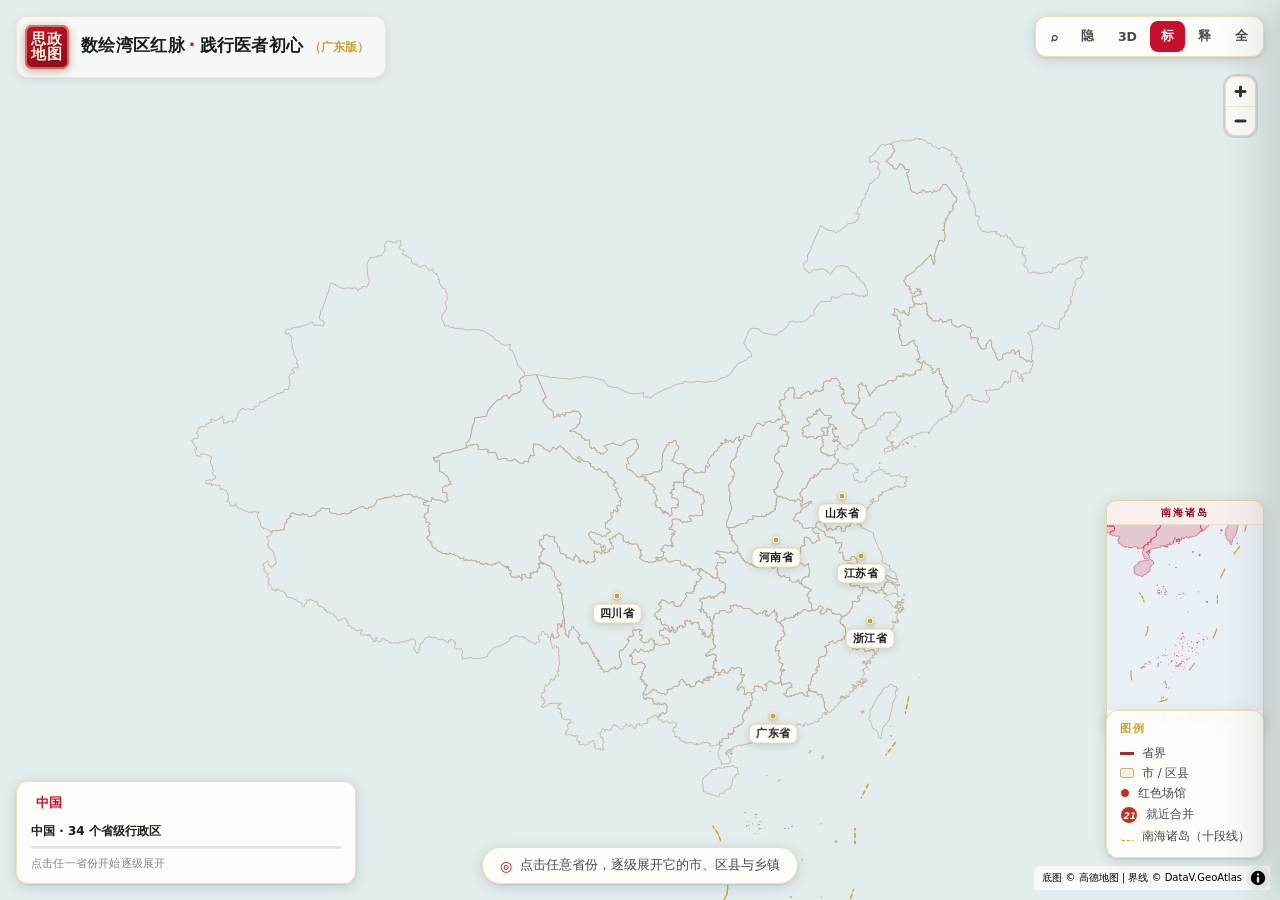
==== commit c255b8cc: "feat: 去掉重播开场，默认卫星影像，修复缩放控件遮挡 - 移除右上角「↻ 重播开场」按钮 - 默认底图改为卫星影像，按钮起始显示「标」 - 卫星模式下地块填色降到 4%~14%，影像透出；切回标准" ====
--- a/index.html
+++ b/index.html
@@ -56,7 +56,6 @@
     <button class="tool" id="btn-search" title="搜索红色场馆">⌕</button>
     <button class="tool" id="btn-hide" title="隐藏界面（快捷键 H）">隐</button>
     <button class="tool" id="btn-3d" title="广东 3D 立体地图">3D</button>
-    <button class="tool" id="btn-replay" title="重播开场">↻</button>
     <button class="tool" id="btn-basemap" title="切换卫星 / 标准底图">卫</button>
     <button class="tool" id="btn-panel" title="作品说明">释</button>
     <button class="tool" id="btn-full" title="全屏">全</button>
--- a/assets/style.css
+++ b/assets/style.css
@@ -181,7 +181,7 @@
 
 /* ================= 右下 · 图例 ================= */
 .hud--legend {
-  right: 16px; bottom: max(16px, env(safe-area-inset-bottom));
+  right: 16px; bottom: calc(max(16px, env(safe-area-inset-bottom)) + 26px);
   padding: 10px 13px 11px; font-size: 11.5px;
   min-width: 148px;
 }
@@ -746,7 +746,7 @@
 /* ================= 南海诸岛附图 ================= */
 #inset {
   position: absolute; z-index: 9;
-  right: 16px; bottom: calc(max(16px, env(safe-area-inset-bottom)) + 128px);
+  right: 16px; bottom: calc(max(16px, env(safe-area-inset-bottom)) + 154px);
   width: 158px;
   background: rgba(253, 252, 249, .96);
   border: 1px solid rgba(201, 162, 39, .42);
@@ -868,3 +868,25 @@
 .pin--venue:hover .pin__dot svg path,
 .pin--venue:hover .pin__dot svg polygon,
 .pin--venue:hover .pin__dot svg rect { fill: #d8352c; }
+
+
+/* 缩放控件：让到工具栏下方，不再被遮住 */
+.maplibregl-ctrl-top-right {
+  top: calc(max(14px, env(safe-area-inset-top)) + 52px);
+  right: 14px;
+}
+.maplibregl-ctrl-group {
+  background: rgba(253,252,249,.94);
+  border: 1px solid rgba(201,162,39,.34);
+  box-shadow: 0 2px 10px rgba(28,28,30,.14);
+  border-radius: 10px;
+  overflow: hidden;
+}
+.maplibregl-ctrl-group button + button { border-top: 1px solid rgba(201,162,39,.22); }
+
+@media (max-width: 640px) {
+  .maplibregl-ctrl-top-right {
+    top: calc(max(10px, env(safe-area-inset-top)) + 96px);
+    right: 10px;
+  }
+}
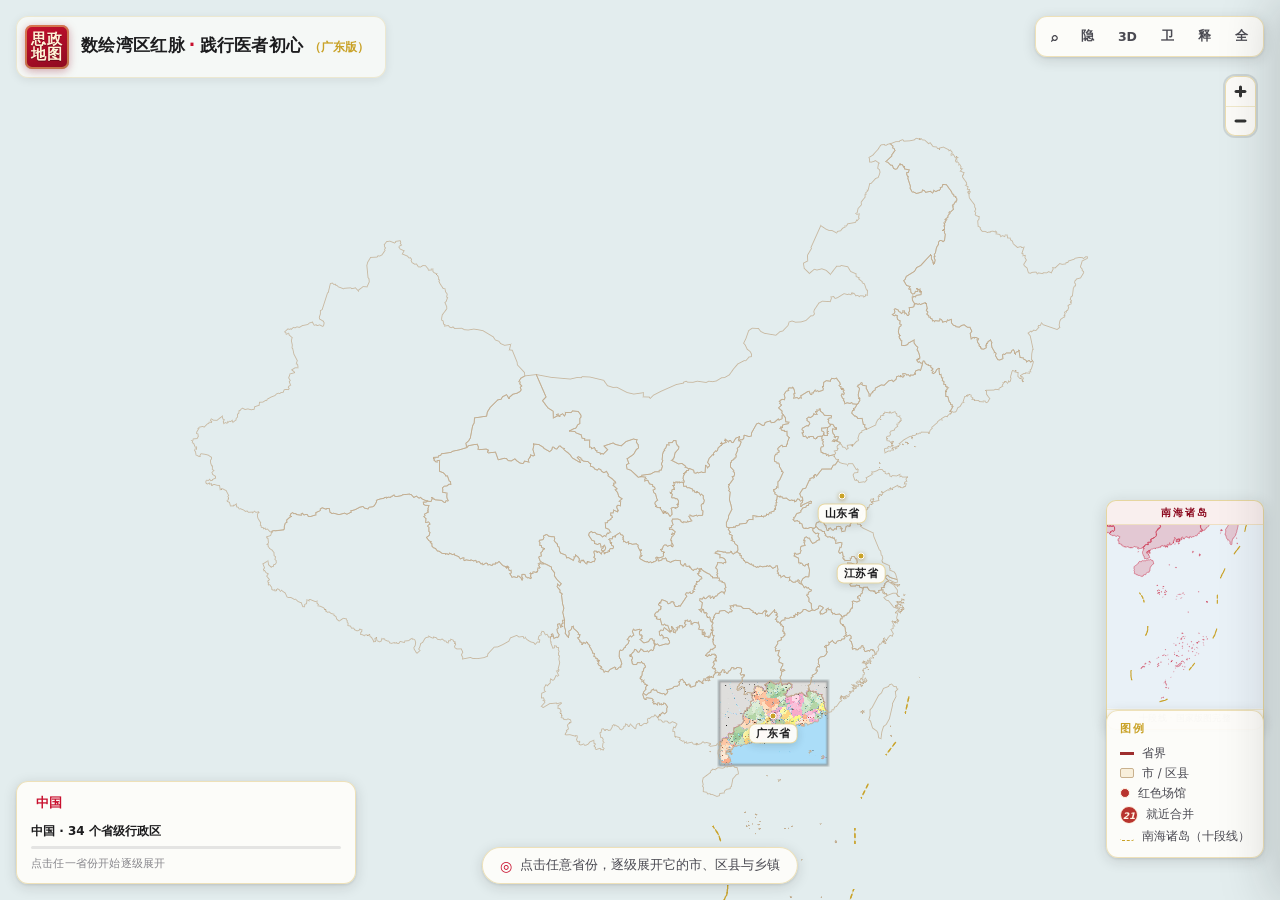
==== commit 3db02a32: "feat: 换用 4 开高清广东省标准地图，并设为默认底图 - 用 4 开原图（2406x1742）重新配准，缩放到 2000 宽 - 裁掉图廓外的标题与审图号栏，抹除图内自带的图例，四边羽化融入海色" ====
--- a/index.html
+++ b/index.html
@@ -154,6 +154,7 @@
 <script src="./config.js"></script>
 <script src="./data/gdp.js"></script>
 <script src="./data/red-sites.js"></script>
+  <script src="./data/gd-standard.js"></script>
 <script src="./vendor/maplibre-gl.js"></script>
 <script src="./assets/app.js"></script>
 </body>
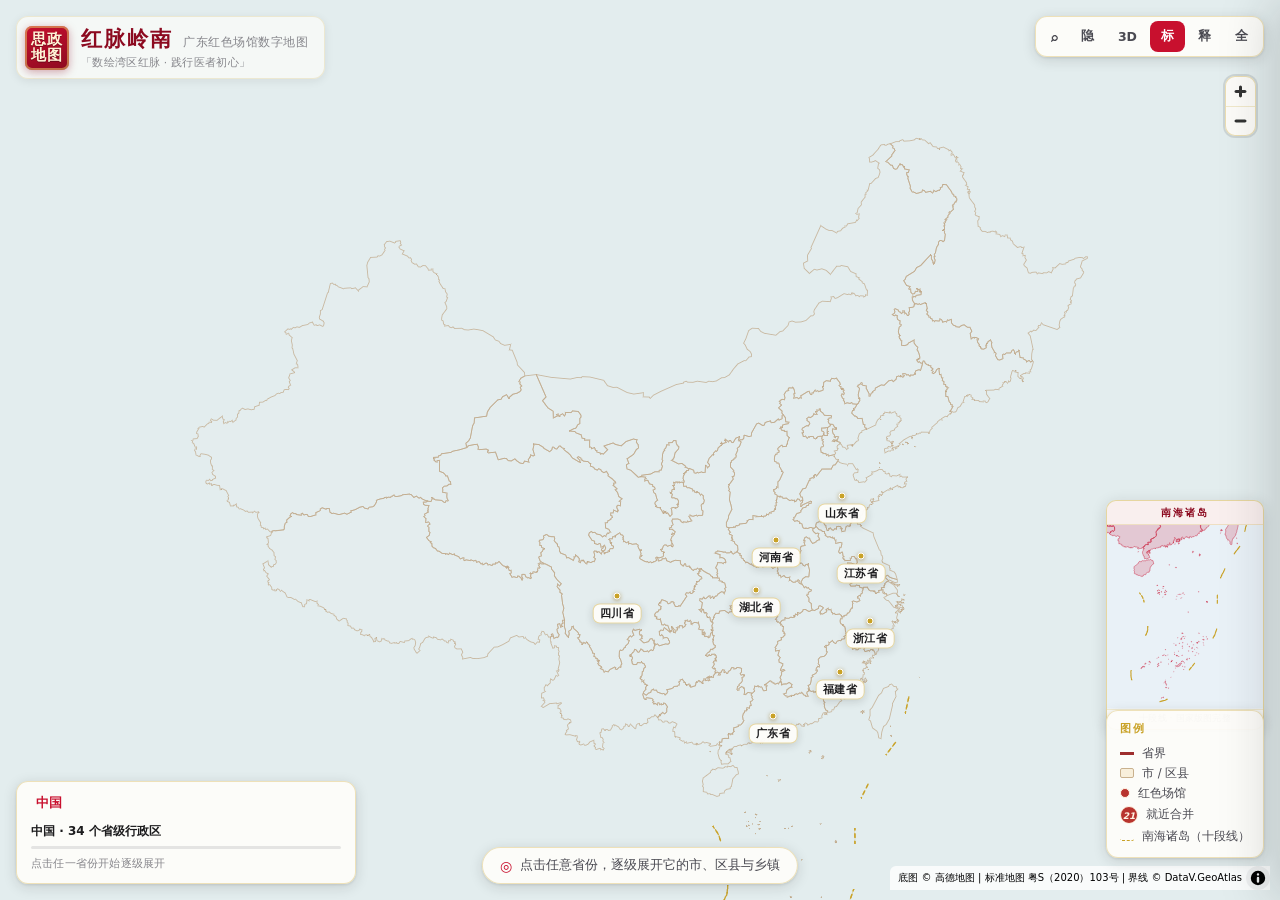
==== commit 35bd9133: "feat: 作品定名《红脉岭南》，课程主题作副题 - 标题区改为「红脉岭南 / 广东红色场馆数字地图」，下方小字标课程主题 - 浏览器标题与描述同步 - 作品说明首段改为作品名 + 主题说明" ====
--- a/index.html
+++ b/index.html
@@ -3,8 +3,8 @@
 <head>
 <meta charset="utf-8" />
 <meta name="viewport" content="width=device-width, initial-scale=1, maximum-scale=1, user-scalable=no, viewport-fit=cover" />
-<title>数绘湾区红脉 · 践行医者初心 —— 思政数字地图</title>
-<meta name="description" content="以国家标准版中国地图为底图，从地球逐级展开至省、市、区县、乡镇的思政数字地图互动作品。" />
+<title>红脉岭南 · 广东红色场馆数字地图</title>
+<meta name="description" content="红脉岭南——以广东省标准地图为底图，收录 64 处红色场馆，可从地球逐级下钻至市、区县、乡镇的数字地图作品。" />
 <link rel="icon" href="./assets/favicon.svg" type="image/svg+xml" />
 <link rel="stylesheet" href="./vendor/maplibre-gl.css" />
 <link rel="stylesheet" href="./assets/style.css" />
@@ -47,7 +47,8 @@
   <header class="hud hud--title" data-ui>
     <div class="seal">思政<br>地图</div>
     <div class="titles">
-      <h1>数绘湾区红脉<span class="dot">·</span>践行医者初心<em>（广东版）</em></h1>
+      <h1 class="h1-name">红脉岭南<em>广东红色场馆数字地图</em></h1>
+      <p class="h1-sub">「数绘湾区红脉 · 践行医者初心」</p>
     </div>
   </header>
 
--- a/assets/style.css
+++ b/assets/style.css
@@ -574,11 +574,13 @@
 
 /* ================= 说明面板 · 红色场馆层级树 ================= */
 .tree { font-size: 12px; }
-.tree details { margin: 2px 0; }
+.tree details { margin: 1px 0; }
+.tree details details { margin-left: 10px; padding-left: 8px; border-left: 1px dashed rgba(201,162,39,.32); }
 .tree summary {
-  cursor: pointer; list-style: none; padding: 4px 6px; border-radius: 6px;
-  display: flex; align-items: baseline; gap: 6px;
+  cursor: pointer; list-style: none; padding: 5px 8px 5px 6px; border-radius: 7px;
+  display: flex; align-items: center; gap: 6px;
   color: var(--ink); font-weight: 600;
+  transition: background .15s;
 }
 .tree summary::-webkit-details-marker { display: none; }
 .tree summary::before {
@@ -588,17 +590,21 @@
 .tree details[open] > summary::before { transform: rotate(90deg); }
 .tree summary:hover { background: rgba(200, 16, 46, .06); }
 .tree .n-count {
-  color: var(--ink-3); font-weight: 400; font-size: 10.5px;
+  margin-left: auto;
+  color: var(--red-deep); font-weight: 700; font-size: 10px;
   font-variant-numeric: tabular-nums;
+  background: rgba(200,16,46,.08); border-radius: 9px;
+  padding: 1px 7px; line-height: 1.5;
 }
 .tree ul { list-style: none; margin: 0; padding-left: 14px; }
 .tree li { padding: 3px 0 3px 6px; line-height: 1.5; }
 .tree li button {
-  appearance: none; border: 0; background: none; padding: 2px 4px; margin: 0 -4px;
-  font: inherit; color: var(--ink-2); cursor: pointer; text-align: left; border-radius: 5px;
+  appearance: none; border: 0; background: none; padding: 4px 6px; margin: 0 0 0 -6px;
+  font: inherit; color: var(--ink-2); cursor: pointer; text-align: left; border-radius: 6px;
+  line-height: 1.45; width: calc(100% + 6px);
 }
 .tree li button:hover { background: rgba(200, 16, 46, .08); color: var(--red); }
-.tree .s-addr { display: block; font-size: 10.5px; color: var(--ink-3); }
+.tree .s-addr { display: block; font-size: 10px; color: var(--ink-3); margin-top: 1px; }
 .tree .lv1 > summary { font-size: 13px; color: var(--red-deep); }
 .tree .lv2 > summary { font-size: 12.5px; }
 .tree .lv3 > summary { font-size: 12px; color: var(--ink-2); }
@@ -890,3 +896,30 @@
     right: 10px;
   }
 }
+
+
+/* 作品名（红脉岭南）+ 副题 */
+.titles .h1-name {
+  font-size: 21px;
+  letter-spacing: 2px;
+  color: var(--red-deep);
+}
+.titles .h1-name em {
+  font-style: normal;
+  font-size: 11.5px;
+  font-weight: 500;
+  letter-spacing: .5px;
+  color: var(--ink-3);
+  margin-left: 10px;
+}
+.titles .h1-sub {
+  margin: 2px 0 0;
+  font-size: 10.5px;
+  letter-spacing: .3px;
+  color: var(--ink-3);
+}
+@media (max-width: 640px) {
+  .titles .h1-name { font-size: 16px; letter-spacing: 1px; }
+  .titles .h1-name em { display: block; margin: 1px 0 0; font-size: 10px; }
+  .titles .h1-sub { font-size: 9.5px; }
+}
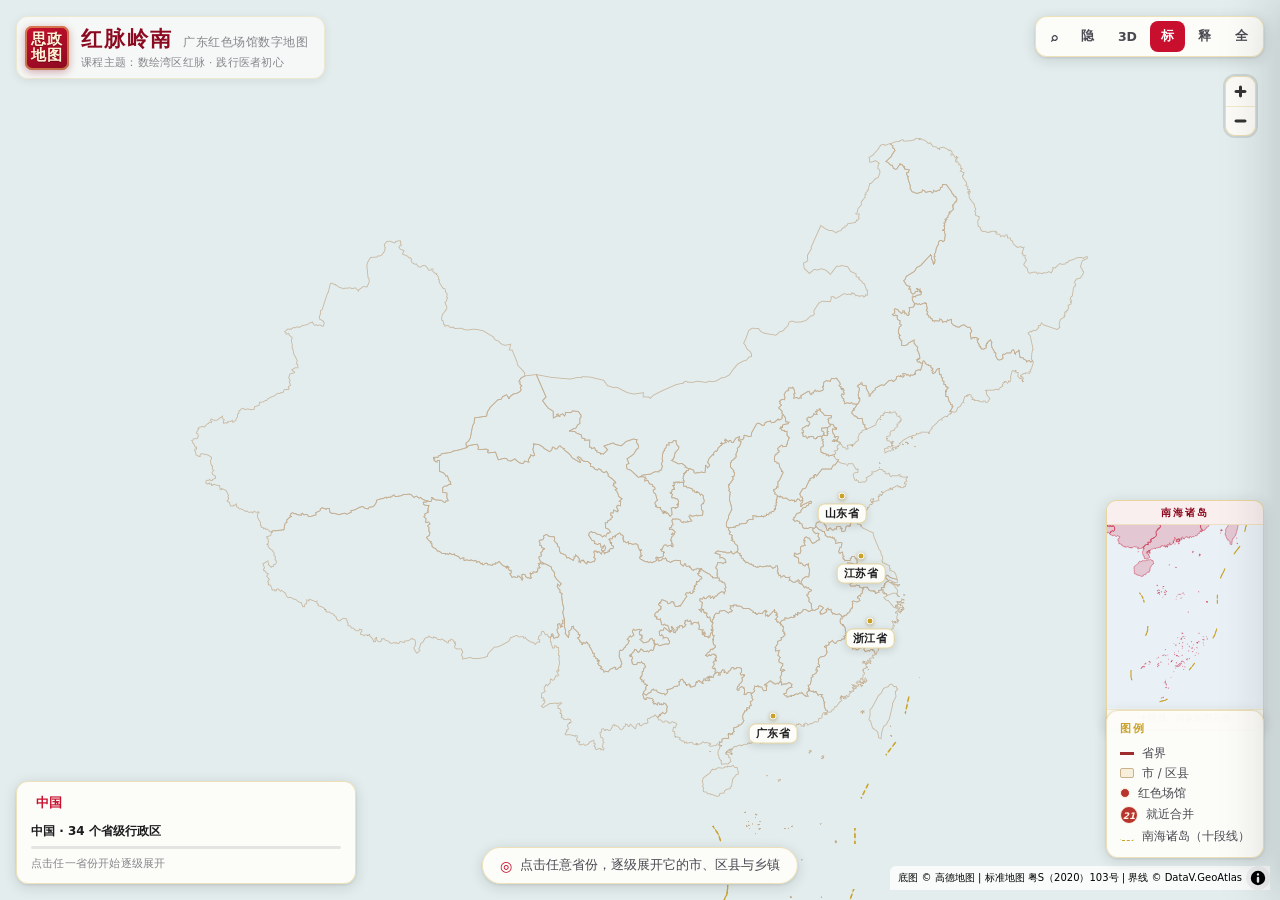
==== commit df9a033d: "fix: 载入页与标题区统一用作品名「红脉岭南」，副题标明为课程主题；删除过时的单文件版 HTML" ====
--- a/index.html
+++ b/index.html
@@ -37,7 +37,8 @@
   <div id="boot" class="boot">
     <div class="boot__seal">思政<br>地图</div>
     <div class="boot__text">
-      <p class="boot__t1">数绘湾区红脉 <span>·</span> 践行医者初心</p>
+      <p class="boot__t1">红脉岭南</p>
+      <p class="boot__t1 boot__t1--sub">广东红色场馆数字地图</p>
       <p class="boot__t2">正在加载国家标准版底图…</p>
     </div>
     <div class="boot__bar"><i></i></div>
@@ -48,7 +49,7 @@
     <div class="seal">思政<br>地图</div>
     <div class="titles">
       <h1 class="h1-name">红脉岭南<em>广东红色场馆数字地图</em></h1>
-      <p class="h1-sub">「数绘湾区红脉 · 践行医者初心」</p>
+      <p class="h1-sub">课程主题：数绘湾区红脉 · 践行医者初心</p>
     </div>
   </header>
 
--- a/assets/style.css
+++ b/assets/style.css
@@ -1,5 +1,5 @@
 /* =========================================================
-   数绘湾区红脉 · 践行医者初心  —— 思政数字地图
+   红脉岭南 · 广东红色场馆数字地图
    中国红 / 鎏金 / 墨黑 三色体系
    ========================================================= */
 
@@ -923,3 +923,13 @@
   .titles .h1-name em { display: block; margin: 1px 0 0; font-size: 10px; }
   .titles .h1-sub { font-size: 9.5px; }
 }
+
+
+/* 载入页副行 */
+.boot__t1--sub {
+  font-size: 11.5px;
+  font-weight: 500;
+  letter-spacing: 1px;
+  color: var(--ink-3);
+  margin-top: 3px;
+}
